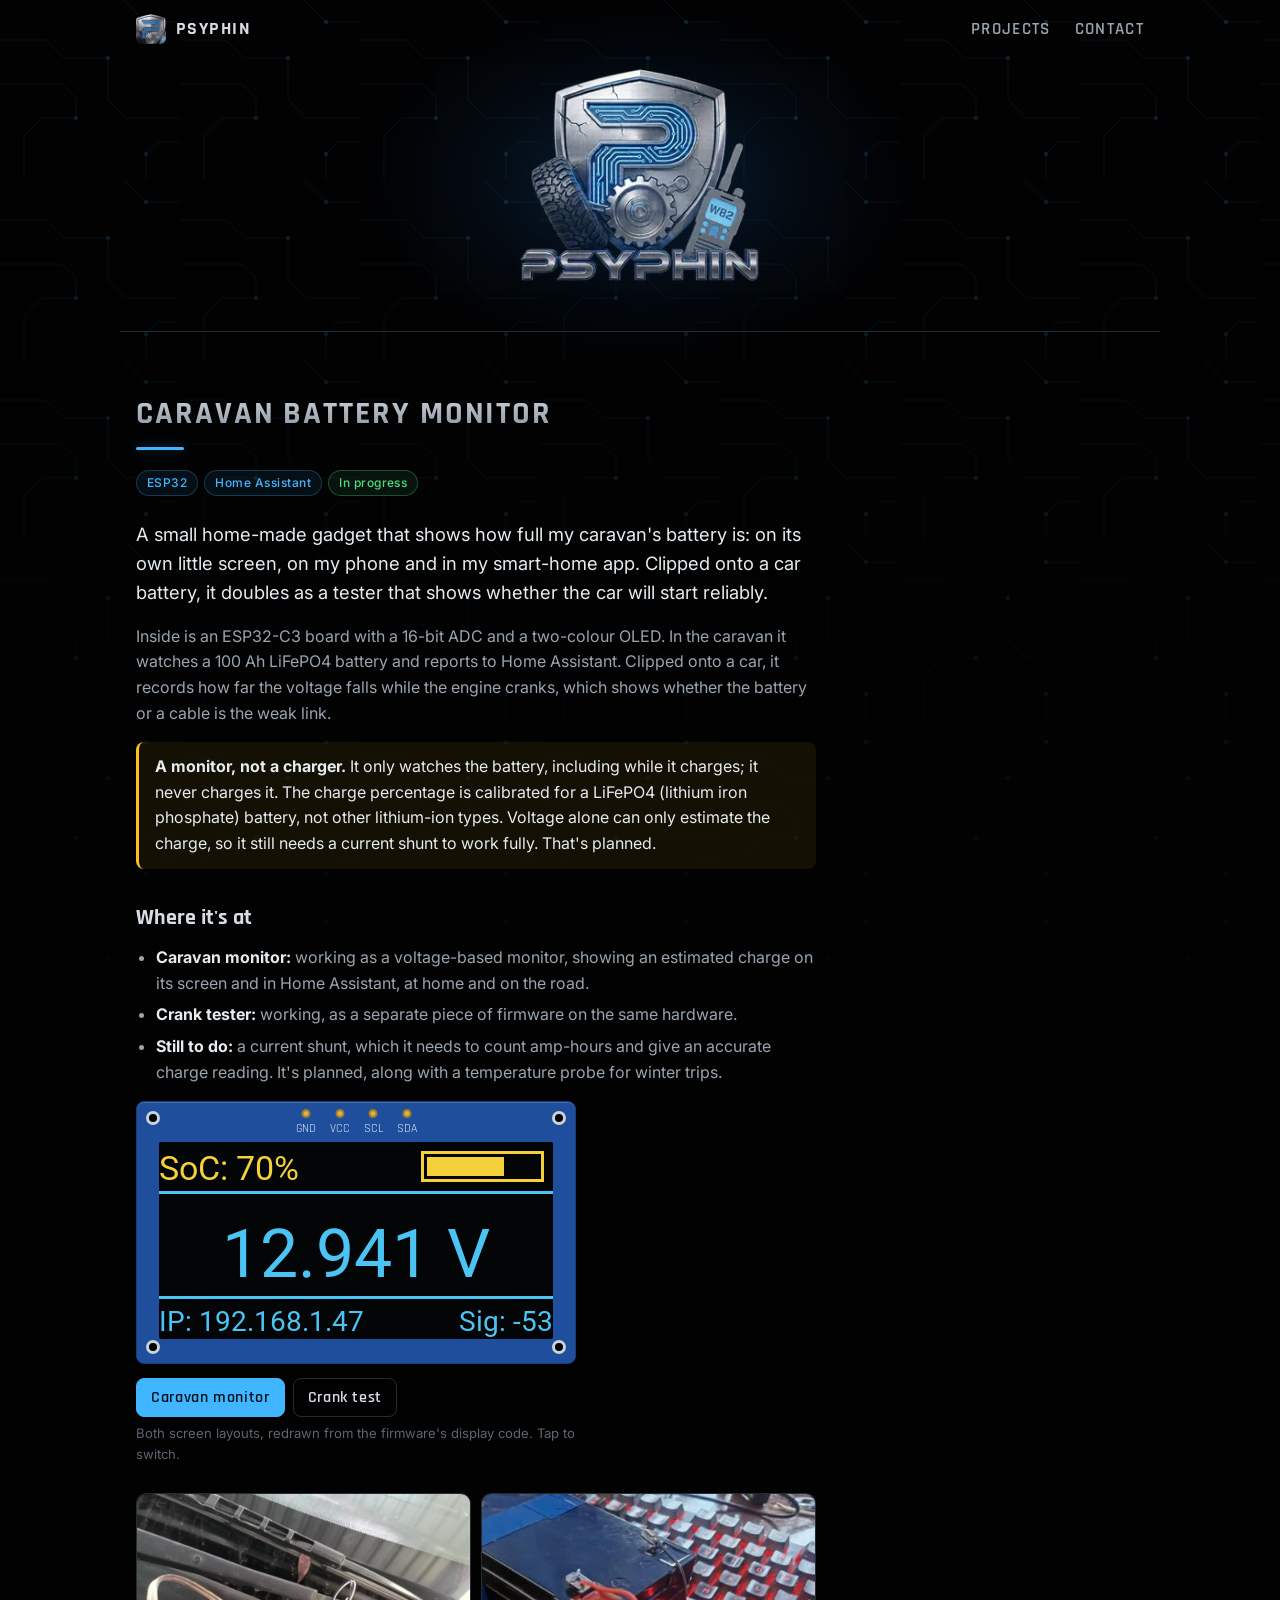
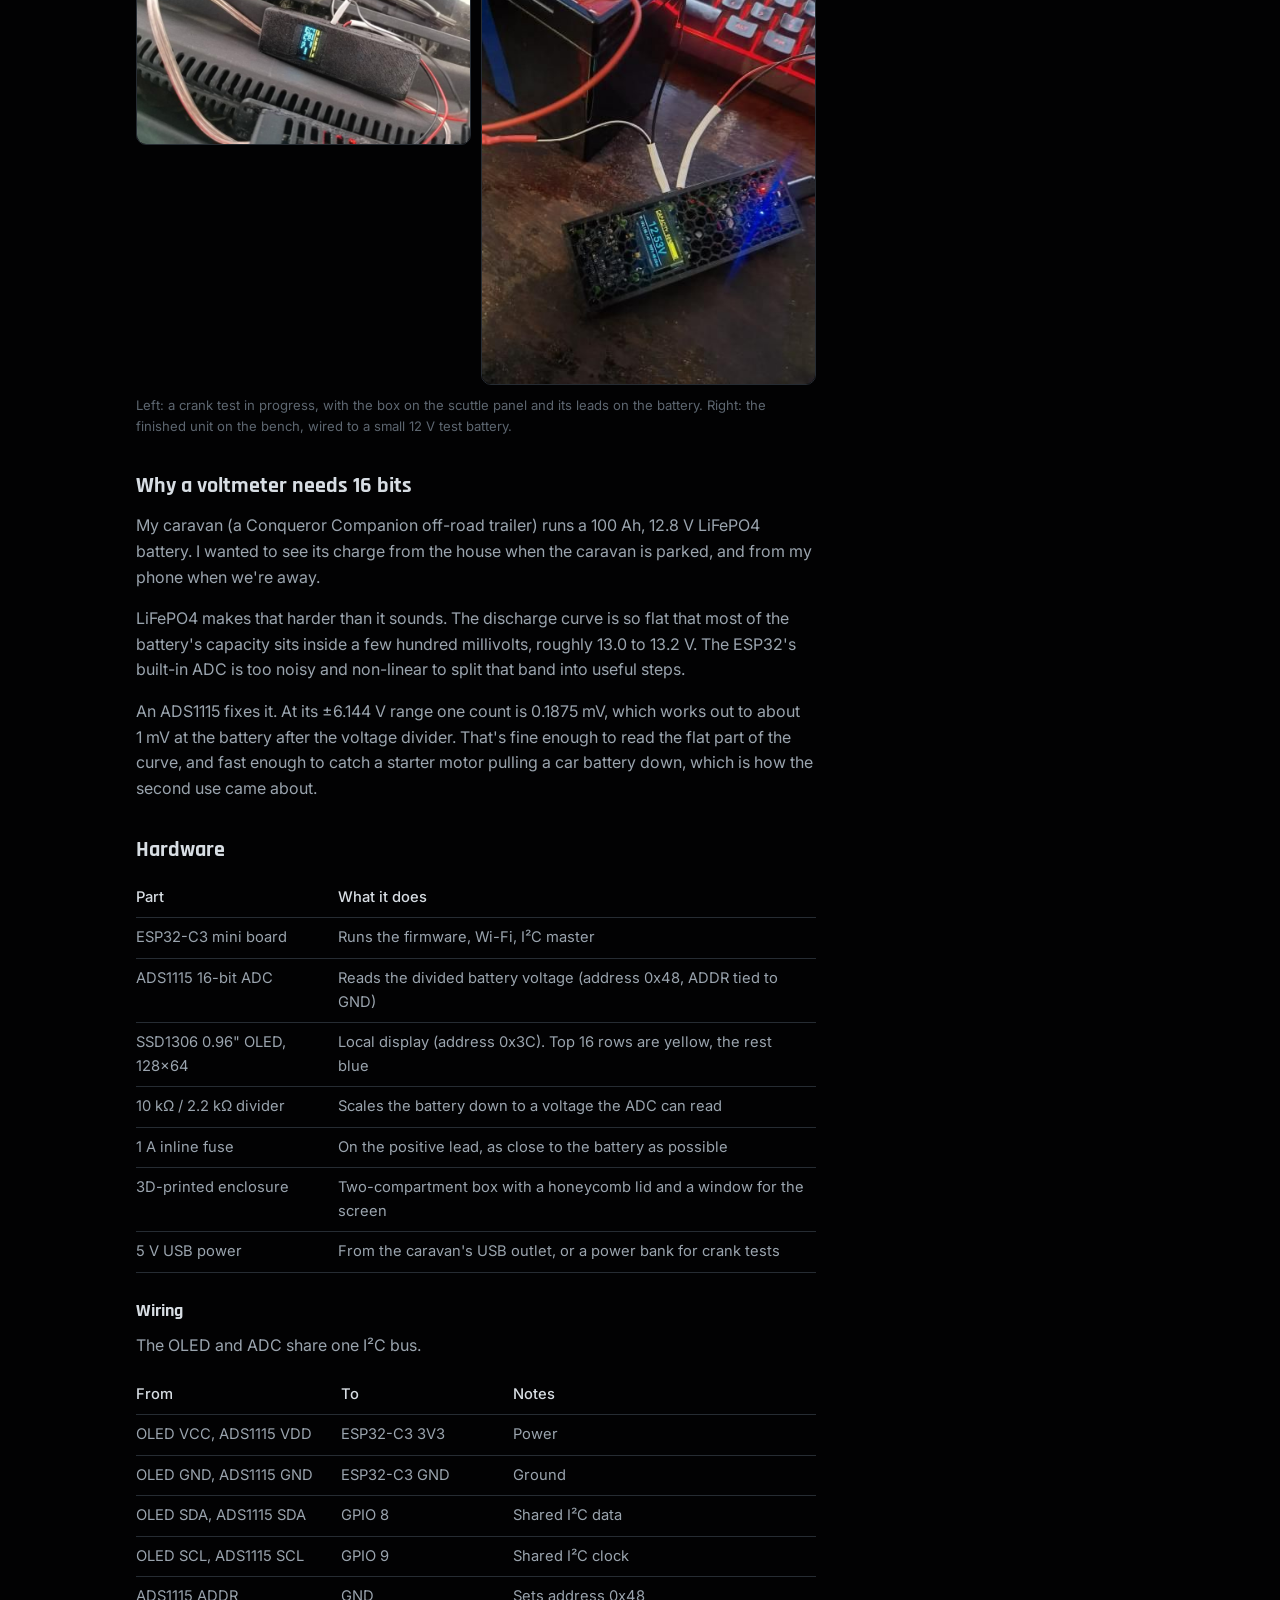
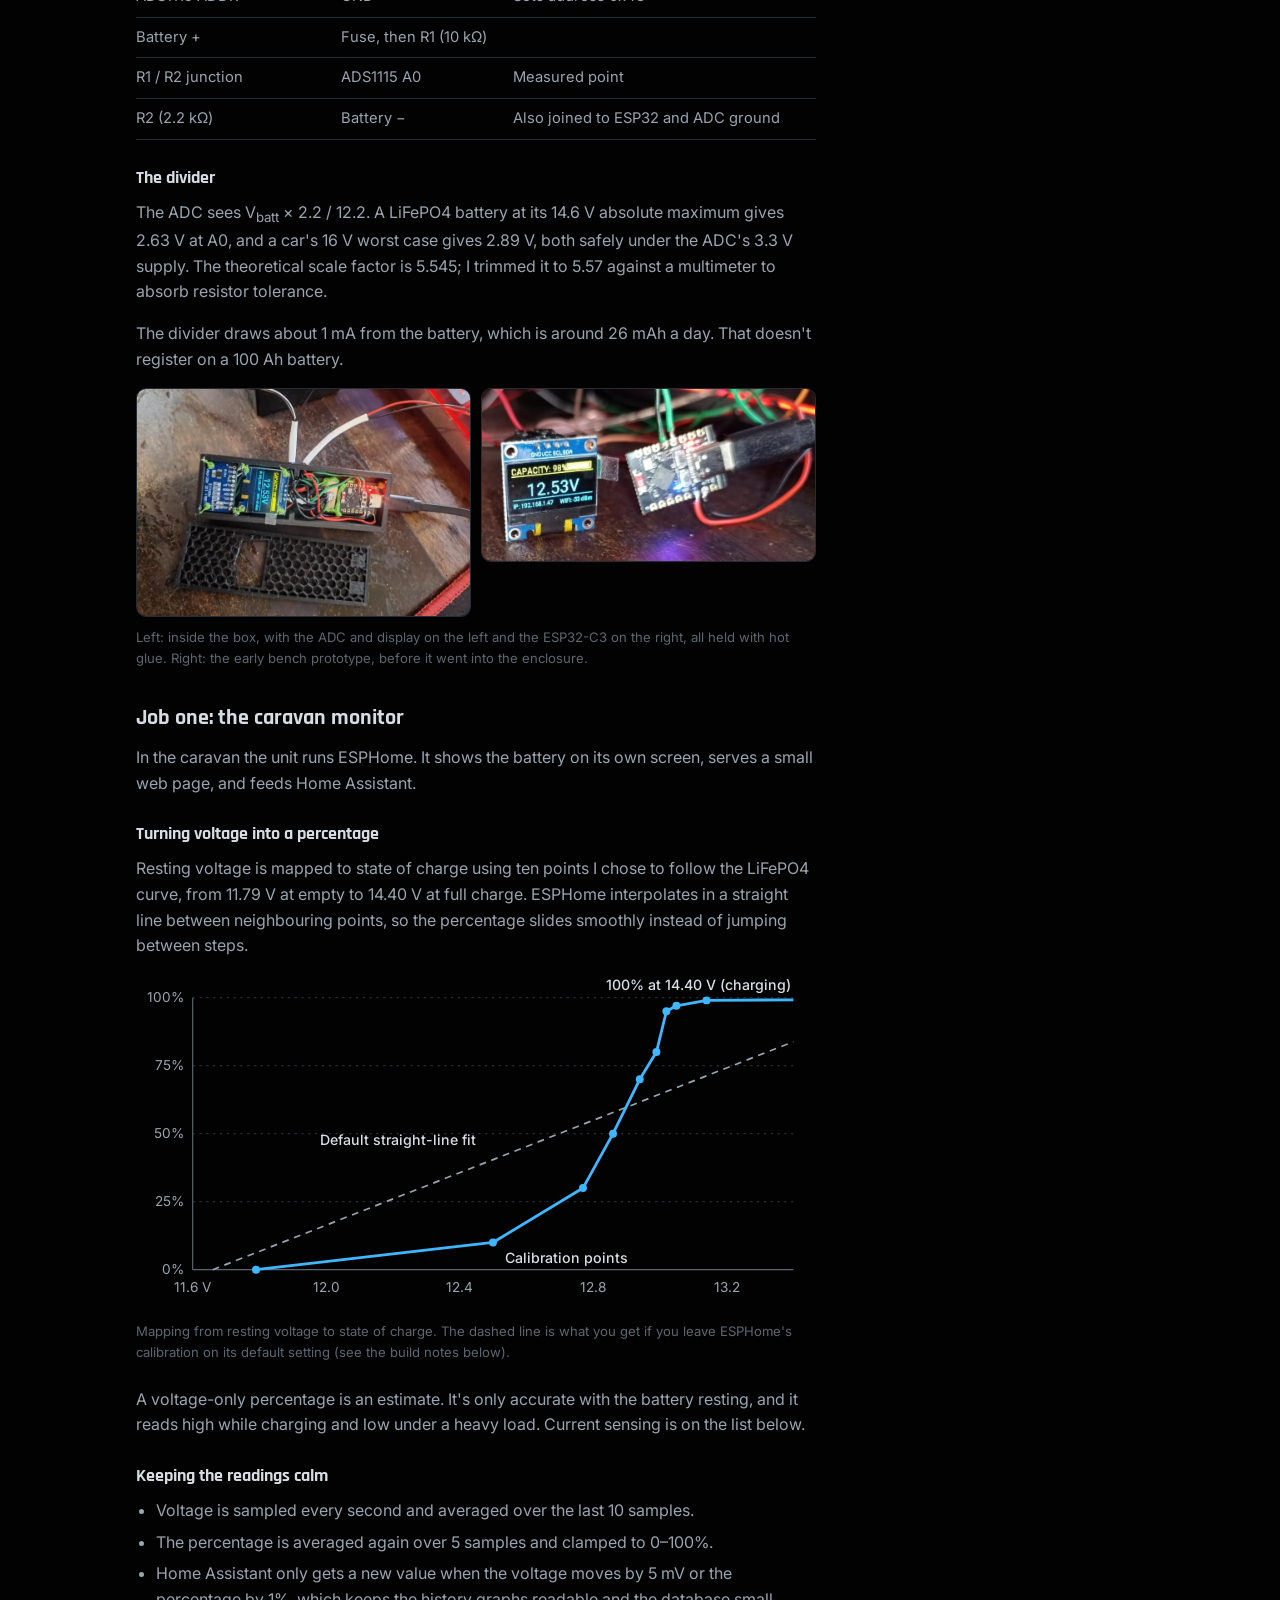
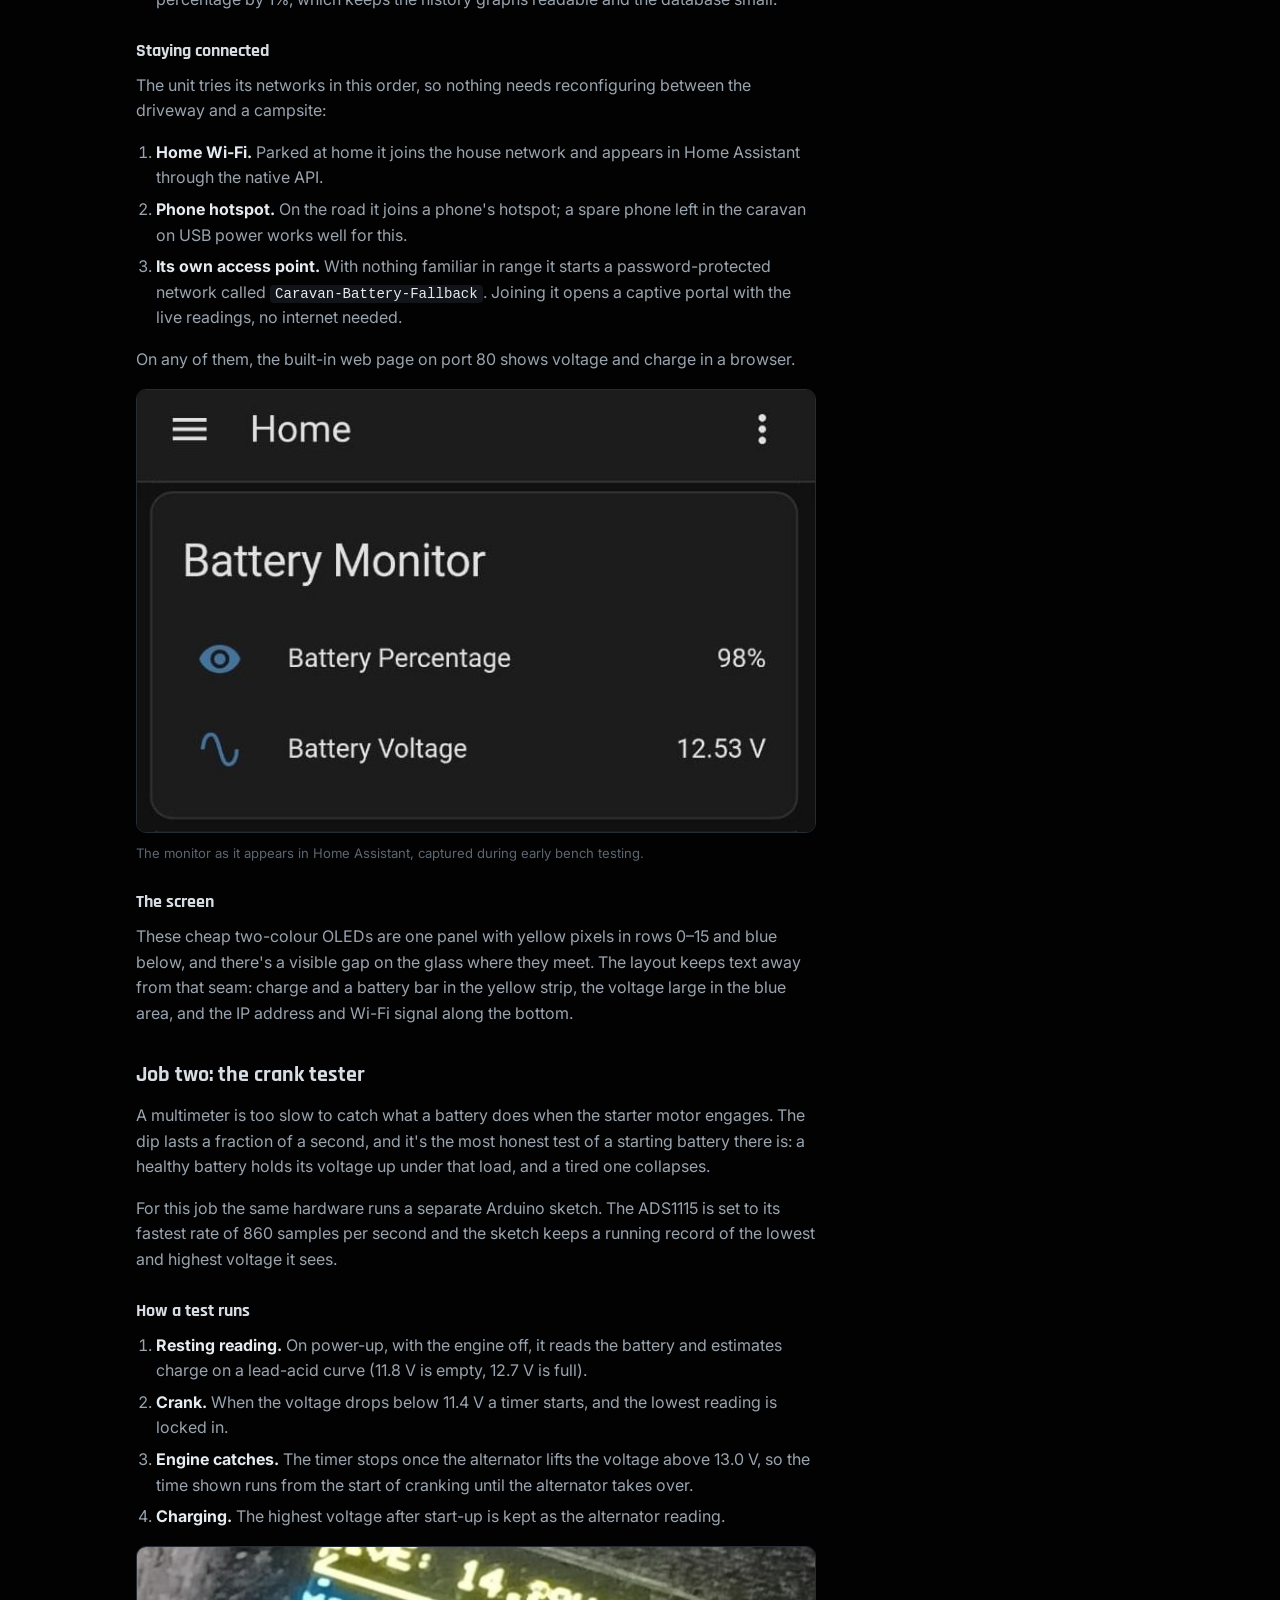
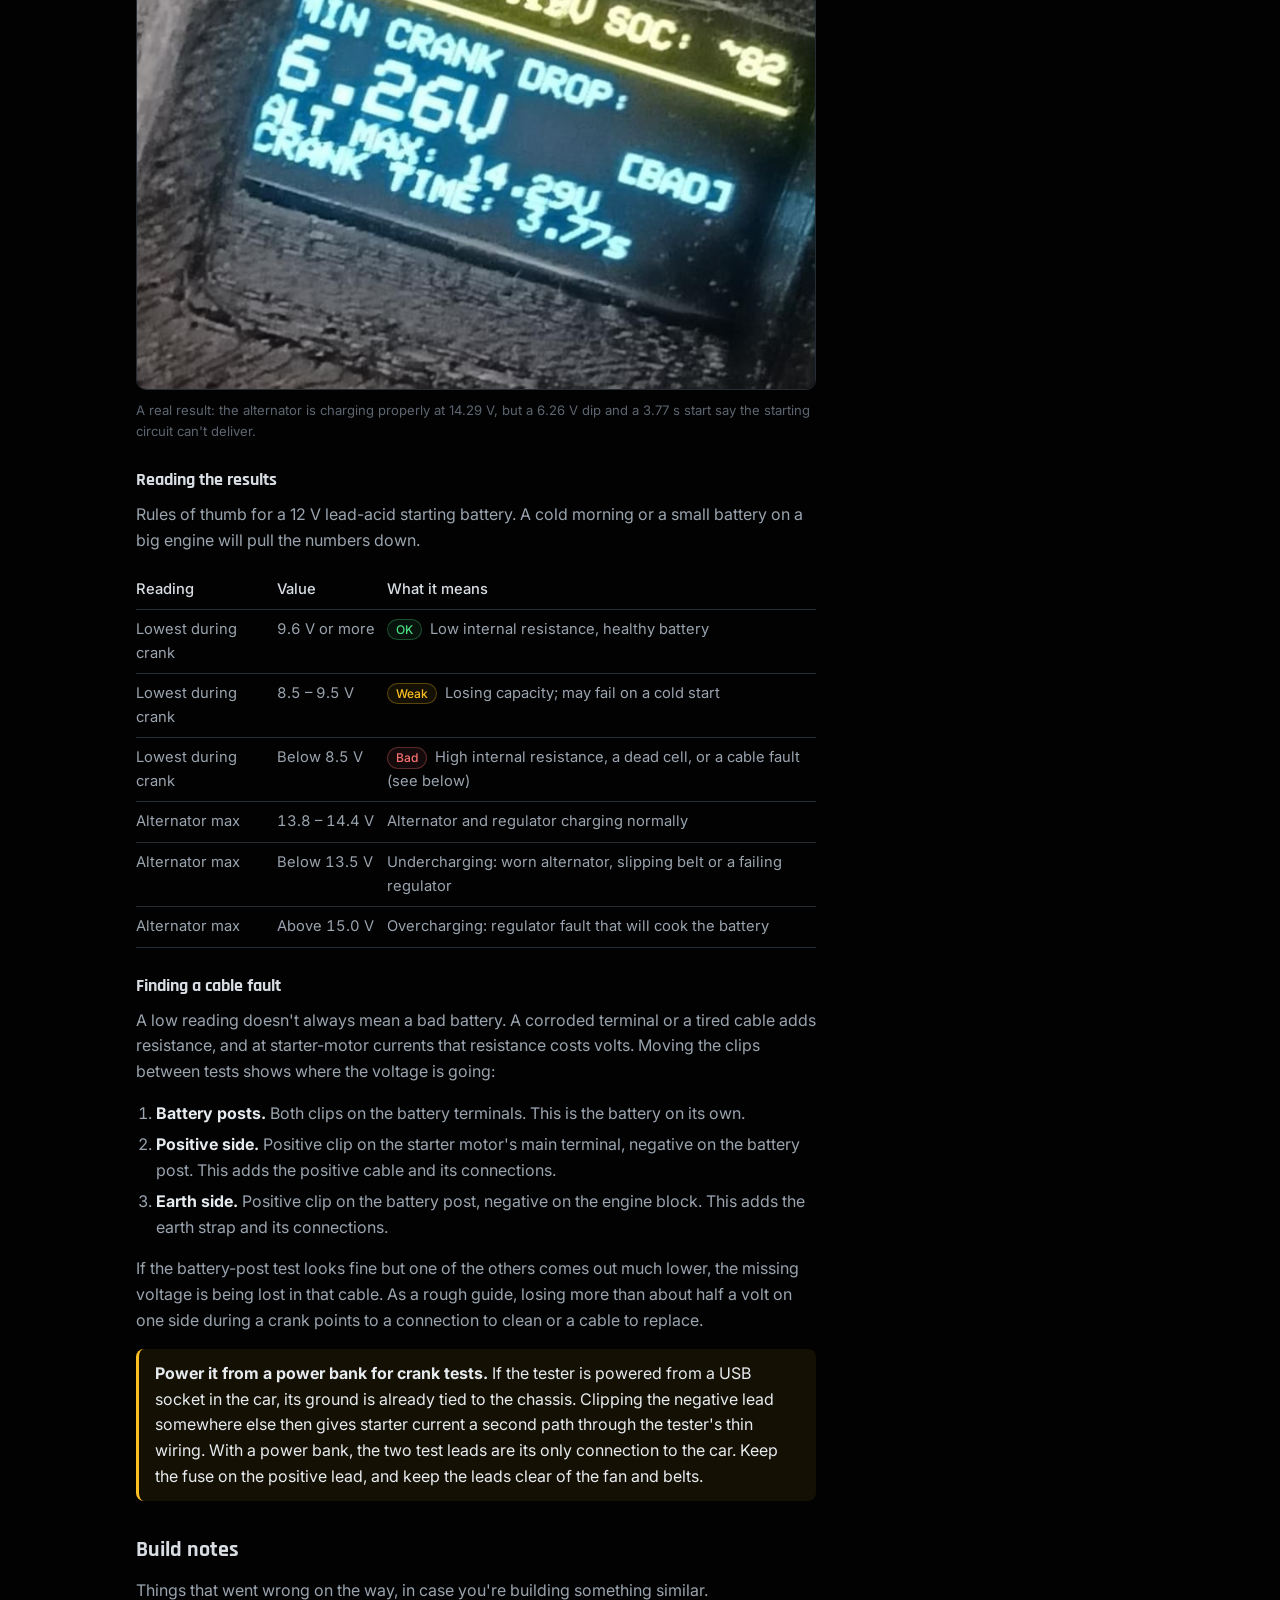
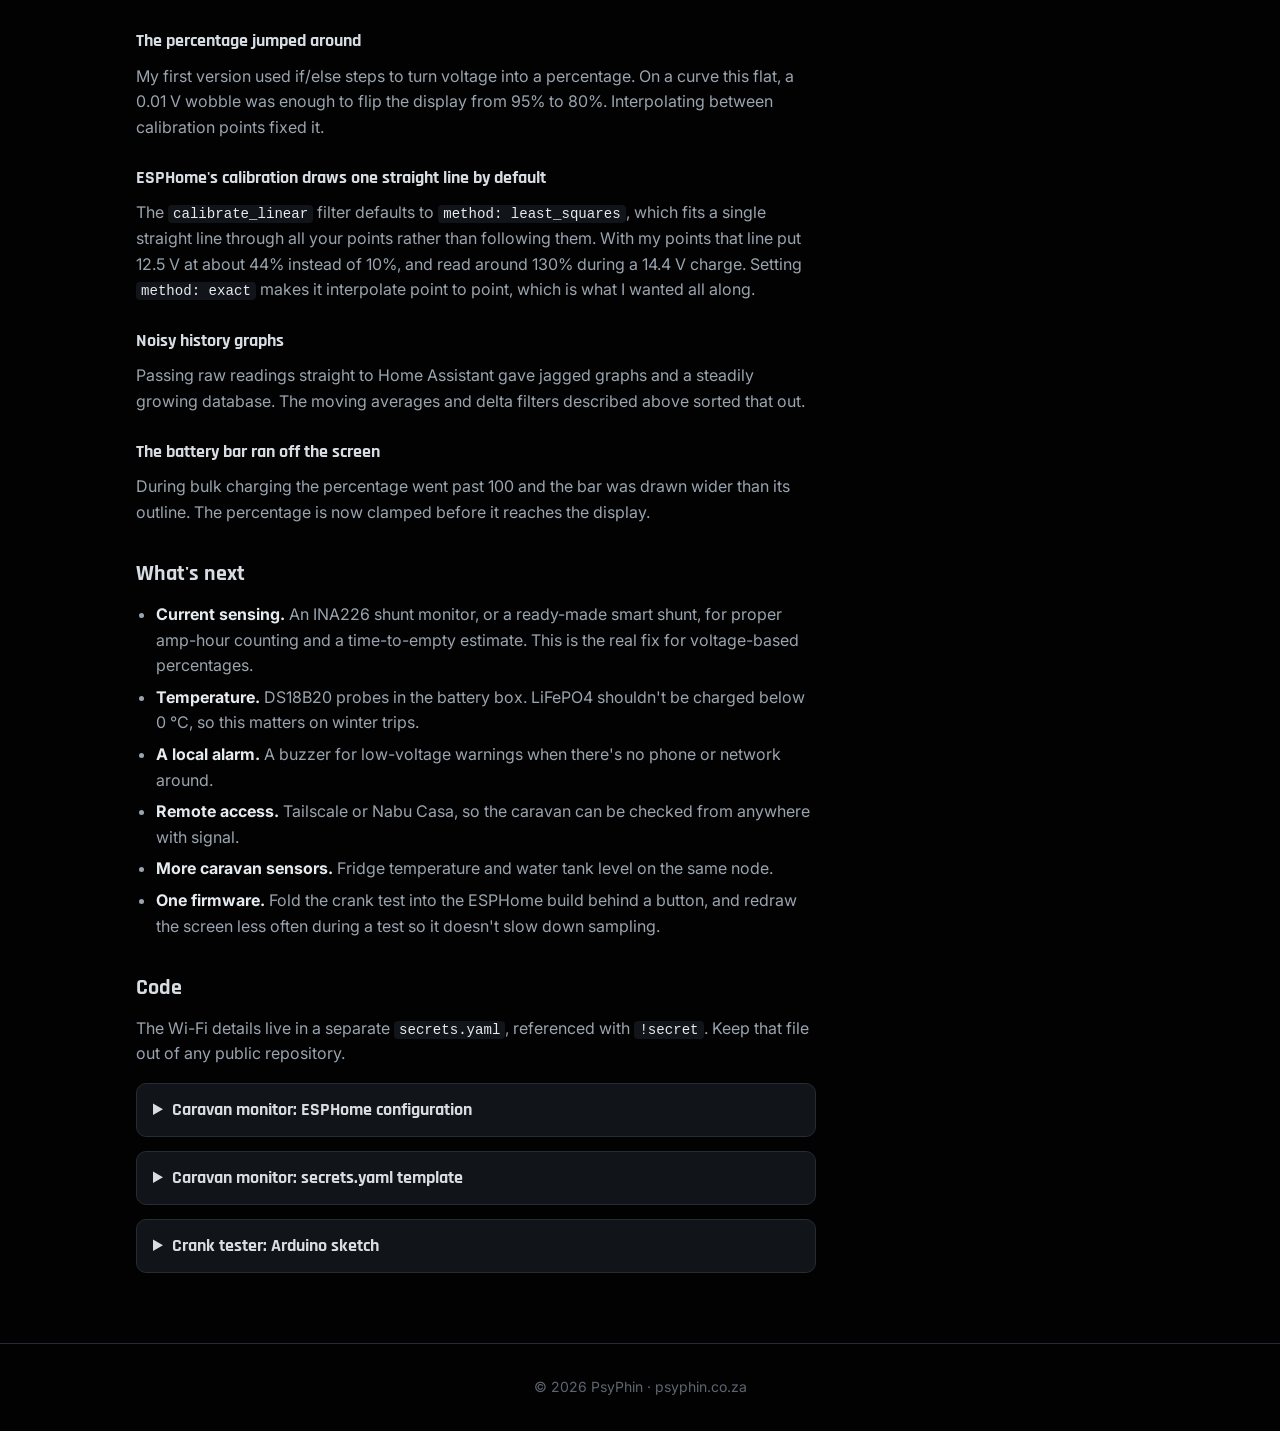
==== battery-monitor/index.html @ 38d24da9 "Battery monitor: monitor-only note, shunt still needed, "In progress" Adds a notice that it monitors" ====
<!DOCTYPE html>
<html lang="en">
<head>
  <meta charset="utf-8">
  <meta name="viewport" content="width=device-width, initial-scale=1">
  <title>Caravan Battery Monitor · PsyPhin</title>
  <meta name="description" content="An ESP32-C3 battery monitor for a caravan LiFePO4 battery that doubles as a car battery crank tester. ADS1115, SSD1306, ESPHome and Home Assistant.">
  <meta name="theme-color" content="#020203">

  <meta property="og:type" content="website">
  <meta property="og:url" content="https://psyphin.co.za/battery-monitor/">
  <meta property="og:title" content="Caravan Battery Monitor · PsyPhin">
  <meta property="og:description" content="An ESP32-C3 battery monitor for a caravan LiFePO4 battery that doubles as a car battery crank tester.">
  <meta property="og:image" content="https://psyphin.co.za/assets/img/projects/battery-monitor.jpg">
  <meta name="twitter:card" content="summary_large_image">

  <link rel="icon" href="../favicon.ico" sizes="48x48">
  <link rel="icon" href="../favicon-32.png" type="image/png" sizes="32x32">
  <link rel="apple-touch-icon" href="../apple-touch-icon.png">

  <link rel="preconnect" href="https://fonts.googleapis.com">
  <link rel="preconnect" href="https://fonts.gstatic.com" crossorigin>
  <!-- Roboto and VT323 draw the recreated OLED screens in the firmware's own fonts -->
  <link rel="stylesheet" href="https://fonts.googleapis.com/css2?family=Rajdhani:wght@600;700&family=Inter:wght@400;500&family=Roboto:wght@400&family=VT323&display=swap">
  <link rel="stylesheet" href="../css/style.css">
</head>
<body>
  <a class="skip-link" href="#main">Skip to content</a>

  <header class="site-header">
    <div class="site-header-inner">
      <!-- Brand mark: hidden at the top of the page, shown once you scroll (js/main.js adds body.scrolled) -->
      <a class="brand" href="../index.html" aria-label="PsyPhin home"><img src="../assets/img/brand-64.png" alt="" width="30" height="30"><span>PsyPhin</span></a>
      <nav class="nav" aria-label="Main">
        <a href="../index.html#projects">Projects</a>
        <a href="../contact.html">Contact</a>
      </nav>
    </div>
  </header>

  <main id="main">
    <section class="hero hero--compact">
      <a href="../index.html" aria-label="PsyPhin home">
        <picture>
          <source type="image/webp"
                  srcset="../assets/img/logo-480.webp 480w, ../assets/img/logo-800.webp 800w"
                  sizes="(max-width: 480px) 100vw, 440px">
          <img class="hero-logo"
               src="../assets/img/logo-480.jpg"
               srcset="../assets/img/logo-480.jpg 480w, ../assets/img/logo-800.jpg 800w"
               sizes="(max-width: 480px) 100vw, 440px"
               width="1200" height="655"
               alt="PsyPhin logo">
        </picture>
      </a>
    </section>

    <section class="section">
      <!-- Title and tags come from this project's line in ../projects.js (matched by url). -->
      <div class="project-head" data-project="battery-monitor/"><h2>Caravan Battery Monitor</h2></div>

      <!-- Source: E:\Claude_projects\Battery monitor (draft index.html, battery-monitor.yaml, crank_tester.ino, photos).
           Generated by .review/build_bm.py: the YAML's Wi-Fi details are replaced with !secret references,
           and the build refuses to write the page if any real Wi-Fi value would appear in it. -->
      <div class="prose">
        <p class="lead">A small home-made gadget that shows how full my caravan's battery is: on its own little screen, on my phone and in my smart-home app. Clipped onto a car battery, it doubles as a tester that shows whether the car will start reliably.</p>
        <p>Inside is an ESP32-C3 board with a 16-bit ADC and a two-colour OLED. In the caravan it watches a 100&nbsp;Ah LiFePO4 battery and reports to Home Assistant. Clipped onto a car, it records how far the voltage falls while the engine cranks, which shows whether the battery or a cable is the weak link.</p>

        <p class="notice"><strong>A monitor, not a charger.</strong> It only watches the battery, including while it charges; it never charges it. The charge percentage is calibrated for a LiFePO4 (lithium iron phosphate) battery, not other lithium-ion types. Voltage alone can only estimate the charge, so it still needs a current shunt to work fully. That's planned.</p>

        <h3>Where it's at</h3>
        <ul>
          <li><strong>Caravan monitor:</strong> working as a voltage-based monitor, showing an estimated charge on its screen and in Home Assistant, at home and on the road.</li>
          <li><strong>Crank tester:</strong> working, as a separate piece of firmware on the same hardware.</li>
          <li><strong>Still to do:</strong> a current shunt, which it needs to count amp-hours and give an accurate charge reading. It's planned, along with a temperature probe for winter trips.</li>
        </ul>

        <figure class="oled">
          <div class="oled-module">
            <span class="hole h1"></span><span class="hole h2"></span><span class="hole h3"></span><span class="hole h4"></span>
            <div class="pins" aria-hidden="true"><span>GND</span><span>VCC</span><span>SCL</span><span>SDA</span></div>
            <svg class="screen" viewBox="0 0 128 64" role="img" aria-labelledby="screen-title" shape-rendering="crispEdges">
              <title id="screen-title">OLED screen of the battery monitor</title>
              <defs><clipPath id="glass"><rect width="128" height="64"/></clipPath></defs>
              <g clip-path="url(#glass)">
                <!-- Caravan monitor layout (ESPHome display lambda) -->
                <g id="scr-caravan" class="show">
                  <text class="y roboto" x="0" y="12.5" font-size="11">SoC: 70%</text>
                  <rect class="ys" x="85.5" y="3.5" width="39" height="9" stroke-width="1"/>
                  <rect class="y" x="87" y="5" width="25" height="6"/>
                  <rect class="b" x="0" y="16" width="128" height="1"/>
                  <text class="b roboto" x="64" y="44" font-size="22" text-anchor="middle">12.941 V</text>
                  <rect class="b" x="0" y="50" width="128" height="1"/>
                  <text class="b roboto" x="0" y="61.5" font-size="9">IP: 192.168.1.47</text>
                  <text class="b roboto" x="128" y="61.5" font-size="9" text-anchor="end">Sig: -53</text>
                </g>
                <!-- Crank tester layout (Arduino sketch, 6x8 px font) -->
                <g id="scr-crank" hidden>
                  <text class="y px" x="0" y="9" font-size="10.5" textLength="71" lengthAdjust="spacingAndGlyphs">LIVE: 14.29V</text>
                  <text class="y px" x="76" y="9" font-size="10.5" textLength="53" lengthAdjust="spacingAndGlyphs">SOC: ~82%</text>
                  <rect class="y" x="0" y="15" width="128" height="1"/>
                  <text class="b px" x="0" y="27" font-size="10.5" textLength="89" lengthAdjust="spacingAndGlyphs">MIN CRANK DROP:</text>
                  <text class="b px" x="0" y="45" font-size="21" textLength="59" lengthAdjust="spacingAndGlyphs">6.26V</text>
                  <text class="b px" x="92" y="43" font-size="10.5" textLength="29" lengthAdjust="spacingAndGlyphs">[BAD]</text>
                  <text class="b px" x="0" y="55" font-size="10.5" textLength="89" lengthAdjust="spacingAndGlyphs">ALT MAX: 14.29V</text>
                  <text class="b px" x="0" y="63" font-size="10.5" textLength="101" lengthAdjust="spacingAndGlyphs">CRANK TIME: 3.77s</text>
                </g>
              </g>
            </svg>
          </div>
          <div class="oled-modes" role="group" aria-label="Screen to show">
            <button type="button" data-screen="caravan" aria-pressed="true">Caravan monitor</button>
            <button type="button" data-screen="crank" aria-pressed="false">Crank test</button>
          </div>
          <figcaption>Both screen layouts, redrawn from the firmware's display code. Tap to switch.</figcaption>
        </figure>

        <figure class="figs">
          <img src="img/01-crank-test-car-800.jpg" alt="The black 3D-printed monitor box with its lit OLED, resting below a car windscreen with test leads running to the battery" width="800" height="600" loading="lazy">
          <img src="img/02-bench-finished-800.jpg" alt="The finished monitor in its honeycomb-lid enclosure, wired to a small 12 V battery on a workbench" width="408" height="600" loading="lazy">
          <figcaption>Left: a crank test in progress, with the box on the scuttle panel and its leads on the battery. Right: the finished unit on the bench, wired to a small 12&nbsp;V test battery.</figcaption>
        </figure>

        <h3>Why a voltmeter needs 16 bits</h3>
        <p>My caravan (a Conqueror Companion off-road trailer) runs a 100&nbsp;Ah, 12.8&nbsp;V LiFePO4 battery. I wanted to see its charge from the house when the caravan is parked, and from my phone when we're away.</p>
        <p>LiFePO4 makes that harder than it sounds. The discharge curve is so flat that most of the battery's capacity sits inside a few hundred millivolts, roughly 13.0 to 13.2&nbsp;V. The ESP32's built-in ADC is too noisy and non-linear to split that band into useful steps.</p>
        <p>An ADS1115 fixes it. At its ±6.144&nbsp;V range one count is 0.1875&nbsp;mV, which works out to about 1&nbsp;mV at the battery after the voltage divider. That's fine enough to read the flat part of the curve, and fast enough to catch a starter motor pulling a car battery down, which is how the second use came about.</p>

        <h3>Hardware</h3>
        <div class="table-wrap">
          <table>
            <thead><tr><th>Part</th><th>What it does</th></tr></thead>
            <tbody>
              <tr><td>ESP32-C3 mini board</td><td>Runs the firmware, Wi-Fi, I²C master</td></tr>
              <tr><td>ADS1115 16-bit ADC</td><td>Reads the divided battery voltage (address 0x48, ADDR tied to GND)</td></tr>
              <tr><td>SSD1306 0.96" OLED, 128×64</td><td>Local display (address 0x3C). Top 16 rows are yellow, the rest blue</td></tr>
              <tr><td>10&nbsp;kΩ / 2.2&nbsp;kΩ divider</td><td>Scales the battery down to a voltage the ADC can read</td></tr>
              <tr><td>1&nbsp;A inline fuse</td><td>On the positive lead, as close to the battery as possible</td></tr>
              <tr><td>3D-printed enclosure</td><td>Two-compartment box with a honeycomb lid and a window for the screen</td></tr>
              <tr><td>5&nbsp;V USB power</td><td>From the caravan's USB outlet, or a power bank for crank tests</td></tr>
            </tbody>
          </table>
        </div>

        <h4>Wiring</h4>
        <p>The OLED and ADC share one I²C bus.</p>
        <div class="table-wrap">
          <table>
            <thead><tr><th>From</th><th>To</th><th>Notes</th></tr></thead>
            <tbody>
              <tr><td>OLED VCC, ADS1115 VDD</td><td>ESP32-C3 3V3</td><td>Power</td></tr>
              <tr><td>OLED GND, ADS1115 GND</td><td>ESP32-C3 GND</td><td>Ground</td></tr>
              <tr><td>OLED SDA, ADS1115 SDA</td><td>GPIO 8</td><td>Shared I²C data</td></tr>
              <tr><td>OLED SCL, ADS1115 SCL</td><td>GPIO 9</td><td>Shared I²C clock</td></tr>
              <tr><td>ADS1115 ADDR</td><td>GND</td><td>Sets address 0x48</td></tr>
              <tr><td>Battery +</td><td>Fuse, then R1 (10&nbsp;kΩ)</td><td></td></tr>
              <tr><td>R1 / R2 junction</td><td>ADS1115 A0</td><td>Measured point</td></tr>
              <tr><td>R2 (2.2&nbsp;kΩ)</td><td>Battery −</td><td>Also joined to ESP32 and ADC ground</td></tr>
            </tbody>
          </table>
        </div>

        <h4>The divider</h4>
        <p>The ADC sees V<sub>batt</sub> × 2.2 / 12.2. A LiFePO4 battery at its 14.6&nbsp;V absolute maximum gives 2.63&nbsp;V at A0, and a car's 16&nbsp;V worst case gives 2.89&nbsp;V, both safely under the ADC's 3.3&nbsp;V supply. The theoretical scale factor is 5.545; I trimmed it to 5.57 against a multimeter to absorb resistor tolerance.</p>
        <p>The divider draws about 1&nbsp;mA from the battery, which is around 26&nbsp;mAh a day. That doesn't register on a 100&nbsp;Ah battery.</p>
        <figure class="figs">
          <img src="img/03-inside-box-800.jpg" alt="Open enclosure: the OLED and ADS1115 board in one compartment, the ESP32-C3 and wiring glued in the other, honeycomb lid beside it" width="800" height="544" loading="lazy">
          <img src="img/04-bench-prototype-800.jpg" alt="Loose OLED module showing 12.53 V next to a tiny ESP32-C3 board on USB-C, during early testing" width="800" height="413" loading="lazy">
          <figcaption>Left: inside the box, with the ADC and display on the left and the ESP32-C3 on the right, all held with hot glue. Right: the early bench prototype, before it went into the enclosure.</figcaption>
        </figure>

        <h3>Job one: the caravan monitor</h3>
        <p>In the caravan the unit runs ESPHome. It shows the battery on its own screen, serves a small web page, and feeds Home Assistant.</p>

        <h4>Turning voltage into a percentage</h4>
        <p>Resting voltage is mapped to state of charge using ten points I chose to follow the LiFePO4 curve, from 11.79&nbsp;V at empty to 14.40&nbsp;V at full charge. ESPHome interpolates in a straight line between neighbouring points, so the percentage slides smoothly instead of jumping between steps.</p>
        <figure class="chart">
          <svg viewBox="0 0 600 300" role="img" aria-labelledby="chart-t chart-d">
            <title id="chart-t">Voltage to state of charge mapping</title>
            <desc id="chart-d">The curve stays near zero until about 12.5 volts, rises steeply between 12.7 and 13.0 volts, then flattens near 99 percent. A dashed straight line shows the single-line fit ESPHome uses by default, which reads far too high at low voltages and passes 100 percent while charging.</desc>
            <line class="grid" x1="50" y1="20" x2="580" y2="20"/>
            <line class="grid" x1="50" y1="80" x2="580" y2="80"/>
            <line class="grid" x1="50" y1="140" x2="580" y2="140"/>
            <line class="grid" x1="50" y1="200" x2="580" y2="200"/>
            <line class="axis" x1="50" y1="260" x2="580" y2="260"/>
            <line class="axis" x1="50" y1="20" x2="50" y2="260"/>
            <text class="lbl" x="42" y="264" text-anchor="end">0%</text>
            <text class="lbl" x="42" y="204" text-anchor="end">25%</text>
            <text class="lbl" x="42" y="144" text-anchor="end">50%</text>
            <text class="lbl" x="42" y="84" text-anchor="end">75%</text>
            <text class="lbl" x="42" y="24" text-anchor="end">100%</text>
            <text class="lbl" x="50" y="280" text-anchor="middle">11.6 V</text>
            <text class="lbl" x="167.8" y="280" text-anchor="middle">12.0</text>
            <text class="lbl" x="285.6" y="280" text-anchor="middle">12.4</text>
            <text class="lbl" x="403.3" y="280" text-anchor="middle">12.8</text>
            <text class="lbl" x="521.1" y="280" text-anchor="middle">13.2</text>
            <polyline class="ls" points="67.7,260 580,58.9"/>
            <polyline class="curve" points="105.9,260 315.0,236 394.4,188 420.9,140 444.5,92 459.2,68 468.0,32 476.8,27.2 503.4,22.4 580,21.9"/>
            <g class="dot">
              <circle cx="105.9" cy="260" r="3.5"/><circle cx="315.0" cy="236" r="3.5"/><circle cx="394.4" cy="188" r="3.5"/>
              <circle cx="420.9" cy="140" r="3.5"/><circle cx="444.5" cy="92" r="3.5"/><circle cx="459.2" cy="68" r="3.5"/>
              <circle cx="468.0" cy="32" r="3.5"/><circle cx="476.8" cy="27.2" r="3.5"/><circle cx="503.4" cy="22.4" r="3.5"/>
            </g>
            <text class="note" x="326" y="254">Calibration points</text>
            <text class="note" x="300" y="150" text-anchor="end">Default straight-line fit</text>
            <text class="note" x="578" y="13" text-anchor="end">100% at 14.40 V (charging)</text>
          </svg>
          <figcaption>Mapping from resting voltage to state of charge. The dashed line is what you get if you leave ESPHome's calibration on its default setting (see the build notes below).</figcaption>
        </figure>
        <p>A voltage-only percentage is an estimate. It's only accurate with the battery resting, and it reads high while charging and low under a heavy load. Current sensing is on the list below.</p>

        <h4>Keeping the readings calm</h4>
        <ul>
          <li>Voltage is sampled every second and averaged over the last 10 samples.</li>
          <li>The percentage is averaged again over 5 samples and clamped to 0–100%.</li>
          <li>Home Assistant only gets a new value when the voltage moves by 5&nbsp;mV or the percentage by 1%, which keeps the history graphs readable and the database small.</li>
        </ul>

        <h4>Staying connected</h4>
        <p>The unit tries its networks in this order, so nothing needs reconfiguring between the driveway and a campsite:</p>
        <ol>
          <li><strong>Home Wi-Fi.</strong> Parked at home it joins the house network and appears in Home Assistant through the native API.</li>
          <li><strong>Phone hotspot.</strong> On the road it joins a phone's hotspot; a spare phone left in the caravan on USB power works well for this.</li>
          <li><strong>Its own access point.</strong> With nothing familiar in range it starts a password-protected network called <code>Caravan-Battery-Fallback</code>. Joining it opens a captive portal with the live readings, no internet needed.</li>
        </ol>
        <p>On any of them, the built-in web page on port 80 shows voltage and charge in a browser.</p>
        <figure class="figs">
          <img class="wide" src="img/05-home-assistant-800.jpg" alt="Home Assistant card titled Battery Monitor with Battery Percentage 98% and Battery Voltage 12.53 V" width="702" height="458" loading="lazy">
          <figcaption>The monitor as it appears in Home Assistant, captured during early bench testing.</figcaption>
        </figure>

        <h4>The screen</h4>
        <p>These cheap two-colour OLEDs are one panel with yellow pixels in rows 0–15 and blue below, and there's a visible gap on the glass where they meet. The layout keeps text away from that seam: charge and a battery bar in the yellow strip, the voltage large in the blue area, and the IP address and Wi-Fi signal along the bottom.</p>

        <h3>Job two: the crank tester</h3>
        <p>A multimeter is too slow to catch what a battery does when the starter motor engages. The dip lasts a fraction of a second, and it's the most honest test of a starting battery there is: a healthy battery holds its voltage up under that load, and a tired one collapses.</p>
        <p>For this job the same hardware runs a separate Arduino sketch. The ADS1115 is set to its fastest rate of 860 samples per second and the sketch keeps a running record of the lowest and highest voltage it sees.</p>

        <h4>How a test runs</h4>
        <ol>
          <li><strong>Resting reading.</strong> On power-up, with the engine off, it reads the battery and estimates charge on a lead-acid curve (11.8&nbsp;V is empty, 12.7&nbsp;V is full).</li>
          <li><strong>Crank.</strong> When the voltage drops below 11.4&nbsp;V a timer starts, and the lowest reading is locked in.</li>
          <li><strong>Engine catches.</strong> The timer stops once the alternator lifts the voltage above 13.0&nbsp;V, so the time shown runs from the start of cranking until the alternator takes over.</li>
          <li><strong>Charging.</strong> The highest voltage after start-up is kept as the alternator reading.</li>
        </ol>
        <figure class="figs">
          <img class="wide" src="img/06-crank-result-800.jpg" alt="Close-up of the OLED after a crank test: live 14.29 V, minimum crank drop 6.26 V marked BAD, alternator max 14.29 V, crank time 3.77 s" width="800" height="522" loading="lazy">
          <figcaption>A real result: the alternator is charging properly at 14.29&nbsp;V, but a 6.26&nbsp;V dip and a 3.77&nbsp;s start say the starting circuit can't deliver.</figcaption>
        </figure>

        <h4>Reading the results</h4>
        <p>Rules of thumb for a 12&nbsp;V lead-acid starting battery. A cold morning or a small battery on a big engine will pull the numbers down.</p>
        <div class="table-wrap">
          <table>
            <thead><tr><th>Reading</th><th>Value</th><th>What it means</th></tr></thead>
            <tbody>
              <tr><td>Lowest during crank</td><td class="v">9.6&nbsp;V or more</td><td><span class="result result--ok">OK</span> Low internal resistance, healthy battery</td></tr>
              <tr><td>Lowest during crank</td><td class="v">8.5 – 9.5&nbsp;V</td><td><span class="result result--weak">Weak</span> Losing capacity; may fail on a cold start</td></tr>
              <tr><td>Lowest during crank</td><td class="v">Below 8.5&nbsp;V</td><td><span class="result result--bad">Bad</span> High internal resistance, a dead cell, or a cable fault (see below)</td></tr>
              <tr><td>Alternator max</td><td class="v">13.8 – 14.4&nbsp;V</td><td>Alternator and regulator charging normally</td></tr>
              <tr><td>Alternator max</td><td class="v">Below 13.5&nbsp;V</td><td>Undercharging: worn alternator, slipping belt or a failing regulator</td></tr>
              <tr><td>Alternator max</td><td class="v">Above 15.0&nbsp;V</td><td>Overcharging: regulator fault that will cook the battery</td></tr>
            </tbody>
          </table>
        </div>

        <h4>Finding a cable fault</h4>
        <p>A low reading doesn't always mean a bad battery. A corroded terminal or a tired cable adds resistance, and at starter-motor currents that resistance costs volts. Moving the clips between tests shows where the voltage is going:</p>
        <ol>
          <li><strong>Battery posts.</strong> Both clips on the battery terminals. This is the battery on its own.</li>
          <li><strong>Positive side.</strong> Positive clip on the starter motor's main terminal, negative on the battery post. This adds the positive cable and its connections.</li>
          <li><strong>Earth side.</strong> Positive clip on the battery post, negative on the engine block. This adds the earth strap and its connections.</li>
        </ol>
        <p>If the battery-post test looks fine but one of the others comes out much lower, the missing voltage is being lost in that cable. As a rough guide, losing more than about half a volt on one side during a crank points to a connection to clean or a cable to replace.</p>
        <p class="notice"><strong>Power it from a power bank for crank tests.</strong> If the tester is powered from a USB socket in the car, its ground is already tied to the chassis. Clipping the negative lead somewhere else then gives starter current a second path through the tester's thin wiring. With a power bank, the two test leads are its only connection to the car. Keep the fuse on the positive lead, and keep the leads clear of the fan and belts.</p>

        <h3>Build notes</h3>
        <p>Things that went wrong on the way, in case you're building something similar.</p>
        <h4>The percentage jumped around</h4>
        <p>My first version used if/else steps to turn voltage into a percentage. On a curve this flat, a 0.01&nbsp;V wobble was enough to flip the display from 95% to 80%. Interpolating between calibration points fixed it.</p>
        <h4>ESPHome's calibration draws one straight line by default</h4>
        <p>The <code>calibrate_linear</code> filter defaults to <code>method: least_squares</code>, which fits a single straight line through all your points rather than following them. With my points that line put 12.5&nbsp;V at about 44% instead of 10%, and read around 130% during a 14.4&nbsp;V charge. Setting <code>method: exact</code> makes it interpolate point to point, which is what I wanted all along.</p>
        <h4>Noisy history graphs</h4>
        <p>Passing raw readings straight to Home Assistant gave jagged graphs and a steadily growing database. The moving averages and delta filters described above sorted that out.</p>
        <h4>The battery bar ran off the screen</h4>
        <p>During bulk charging the percentage went past 100 and the bar was drawn wider than its outline. The percentage is now clamped before it reaches the display.</p>

        <h3>What's next</h3>
        <ul>
          <li><strong>Current sensing.</strong> An INA226 shunt monitor, or a ready-made smart shunt, for proper amp-hour counting and a time-to-empty estimate. This is the real fix for voltage-based percentages.</li>
          <li><strong>Temperature.</strong> DS18B20 probes in the battery box. LiFePO4 shouldn't be charged below 0&nbsp;°C, so this matters on winter trips.</li>
          <li><strong>A local alarm.</strong> A buzzer for low-voltage warnings when there's no phone or network around.</li>
          <li><strong>Remote access.</strong> Tailscale or Nabu Casa, so the caravan can be checked from anywhere with signal.</li>
          <li><strong>More caravan sensors.</strong> Fridge temperature and water tank level on the same node.</li>
          <li><strong>One firmware.</strong> Fold the crank test into the ESPHome build behind a button, and redraw the screen less often during a test so it doesn't slow down sampling.</li>
        </ul>

        <h3>Code</h3>
        <p>The Wi-Fi details live in a separate <code>secrets.yaml</code>, referenced with <code>!secret</code>. Keep that file out of any public repository.</p>

        <details class="code">
          <summary>Caravan monitor: ESPHome configuration</summary>
          <div class="code-bar"><span>battery-monitor.yaml</span><button type="button" data-copy-from="code-yaml">Copy</button></div>
<pre><code id="code-yaml">esphome:
  name: battery-monitor
  friendly_name: &quot;Battery Monitor&quot;

esp32:
  board: esp32-c3-devkitm-1
  framework:
    type: arduino

wifi:
  networks:
    - ssid: !secret home_wifi_ssid        # 1st choice: home network
      password: !secret home_wifi_password
    - ssid: !secret hotspot_ssid          # 2nd choice: phone hotspot on the road
      password: !secret hotspot_password
  ap:                                     # nothing known in range: own access point
    ssid: &quot;Caravan-Battery-Fallback&quot;
    password: !secret fallback_ap_password
  reboot_timeout: 15min
  power_save_mode: NONE
  fast_connect: true

captive_portal:

web_server:
  port: 80

logger:

api:
  reboot_timeout: 0s   # default is 15min, which reboots the unit when camping without Home Assistant

ota:
  - platform: esphome

i2c:
  sda: 8
  scl: 9
  scan: true
  id: bus_a

ads1115:
  - address: 0x48
    i2c_id: bus_a

sensor:
  - platform: ads1115
    multiplexer: &#x27;A0_GND&#x27;
    gain: 6.144
    name: &quot;Battery Voltage&quot;
    id: batt_volt
    update_interval: 1s
    unit_of_measurement: &quot;V&quot;
    accuracy_decimals: 3
    filters:
      - multiply: 5.57          # divider ratio, trimmed against a multimeter
      - sliding_window_moving_average:
          window_size: 10
          send_every: 1
      - delta: 0.005

  - platform: template
    name: &quot;Battery Percentage&quot;
    id: batt_pct
    unit_of_measurement: &quot;%&quot;
    accuracy_decimals: 0
    update_interval: 1s
    lambda: |-
      return id(batt_volt).state;
    filters:
      - calibrate_linear:
          method: exact         # follow the curve point to point (default fits one straight line)
          datapoints:
            - 11.79 -&gt; 0.0
            - 12.50 -&gt; 10.0
            - 12.77 -&gt; 30.0
            - 12.86 -&gt; 50.0
            - 12.94 -&gt; 70.0
            - 12.99 -&gt; 80.0
            - 13.02 -&gt; 95.0
            - 13.05 -&gt; 97.0
            - 13.14 -&gt; 99.0
            - 14.40 -&gt; 100.0
      - lambda: |-
          if (x &gt; 100.0f) return 100.0f;
          if (x &lt; 0.0f) return 0.0f;
          return x;
      - sliding_window_moving_average:
          window_size: 5
          send_every: 1
      - delta: 1.0

  - platform: wifi_signal
    name: &quot;WiFi Signal&quot;
    id: wifi_rssi
    update_interval: 10s

text_sensor:
  - platform: wifi_info
    ip_address:
      id: wifi_ip
    ssid:
      id: wifi_ssid

font:
  - file: &quot;gfonts://Roboto&quot;
    id: font_tiny
    size: 9
  - file: &quot;gfonts://Roboto&quot;
    id: font_med
    size: 11
  - file: &quot;gfonts://Roboto&quot;
    id: font_bolt
    size: 22

display:
  - platform: ssd1306_i2c
    model: &quot;SSD1306 128x64&quot;
    address: 0x3C
    lambda: |-
      // Yellow strip (rows 0-15): percentage and battery bar
      it.printf(0, 2, id(font_med), &quot;SoC: %.0f%%&quot;, id(batt_pct).state);
      it.rectangle(85, 3, 40, 10);

      float pct = id(batt_pct).state;
      if (pct &gt; 100.0f) pct = 100.0f;
      if (pct &lt; 0.0f) pct = 0.0f;
      float bar_width = (pct / 100.0f) * 36.0f;
      it.filled_rectangle(87, 5, (int)bar_width, 6);

      // Blue area (rows 16-63): voltage and network status
      it.line(0, 16, 128, 16);

      if (id(batt_volt).has_state()) {
        it.printf(64, 24, id(font_bolt), TextAlign::TOP_CENTER, &quot;%.3f V&quot;, id(batt_volt).state);
      }

      it.line(0, 50, 128, 50);

      if (id(wifi_ip).has_state() &amp;&amp; id(wifi_ip).state != &quot;0.0.0.0&quot;) {
        it.printf(0, 53, id(font_tiny), &quot;IP: %s&quot;, id(wifi_ip).state.c_str());
      } else {
        it.print(0, 53, id(font_tiny), &quot;WiFi: Connecting...&quot;);
      }

      if (id(wifi_rssi).has_state()) {
        it.printf(128, 53, id(font_tiny), TextAlign::TOP_RIGHT, &quot;Sig: %.0f&quot;, id(wifi_rssi).state);
      }</code></pre>
        </details>

        <details class="code">
          <summary>Caravan monitor: secrets.yaml template</summary>
          <div class="code-bar"><span>secrets.yaml</span><button type="button" data-copy-from="code-secrets">Copy</button></div>
<pre><code id="code-secrets"># secrets.yaml: keep this file out of any public repo (add it to .gitignore)
home_wifi_ssid: &quot;your-home-network&quot;
home_wifi_password: &quot;your-home-password&quot;
hotspot_ssid: &quot;your-phone-hotspot&quot;
hotspot_password: &quot;your-hotspot-password&quot;
fallback_ap_password: &quot;at-least-8-characters&quot;</code></pre>
        </details>

        <details class="code">
          <summary>Crank tester: Arduino sketch</summary>
          <div class="code-bar"><span>crank_tester.ino, needs the Adafruit ADS1X15, GFX and SSD1306 libraries</span><button type="button" data-copy-from="code-ino">Copy</button></div>
<pre><code id="code-ino">#include &lt;Wire.h&gt;
#include &lt;Adafruit_ADS1X15.h&gt;
#include &lt;Adafruit_GFX.h&gt;
#include &lt;Adafruit_SSD1306.h&gt;

// --- OLED DISPLAY CONFIG ---
#define SCREEN_WIDTH 128
#define SCREEN_HEIGHT 64
#define OLED_RESET    -1
Adafruit_SSD1306 display(SCREEN_WIDTH, SCREEN_HEIGHT, &amp;Wire, OLED_RESET);

// --- ADS1115 CONFIG ---
Adafruit_ADS1115 ads;

// --- RESISTOR DIVIDER CALIBRATION ---
const float R1 = 10000.0; // 10k Resistor from Battery Pos to ADS pin
const float R2 = 2200.0;  // 2.2k Resistor from ADS pin to GND
const float dividerRatio = (R1 + R2) / R2;

// --- DIAGNOSTIC VARIABLES ---
float currentVoltage = 0.0;
float lowestVoltage = 99.0;
float highestVoltage = 0.0;
float restingVoltage = 0.0;
int batterySOC = 0;

// Crank Timing Variables
unsigned long crankStartTime = 0;
unsigned long crankDuration = 0;
bool crankTracking = false;
bool crankFinished = false;

// Helper Function: Estimate State of Charge (SOC) - lead-acid resting curve
int estimateSOC(float volt) {
  if (volt &gt;= 12.7) return 100;
  if (volt &lt;= 11.8) return 0;
  return (int)((volt - 11.8) * 111.11);
}

void setup() {
  Serial.begin(115200);

  if(!display.begin(SSD1306_SWITCHCAPVCC, 0x3C)) {
    Serial.println(F(&quot;SSD1306 allocation failed&quot;));
    for(;;);
  }
  display.clearDisplay();
  display.setTextColor(SSD1306_WHITE);

  ads.setGain(GAIN_ONE);
  ads.setDataRate(RATE_ADS1115_860SPS); // Maximize sampling rate

  if (!ads.begin()) {
    Serial.println(&quot;Failed to initialize ADS.&quot;);
    while (1);
  }

  // Grab initial baseline voltage for resting SOC
  delay(500);
  int16_t initial_adc = ads.readADC_SingleEnded(0);
  restingVoltage = ads.computeVolts(initial_adc) * dividerRatio;
  batterySOC = estimateSOC(restingVoltage);
}

void loop() {
  // 1. High-speed sampling
  int16_t adc0 = ads.readADC_SingleEnded(0);
  currentVoltage = ads.computeVolts(adc0) * dividerRatio;

  // 2. Track absolute minimum drop during crank
  if (currentVoltage &lt; lowestVoltage &amp;&amp; currentVoltage &gt; 2.0) {
    lowestVoltage = currentVoltage;
  }

  // 3. Track max charging voltage from alternator
  if (currentVoltage &gt; highestVoltage &amp;&amp; currentVoltage &gt; 13.0) {
    highestVoltage = currentVoltage;
  }

  // 4. Crank Duration Timing
  if (currentVoltage &lt; 11.4 &amp;&amp; !crankTracking &amp;&amp; !crankFinished) {
    crankStartTime = millis();
    crankTracking = true;
  }
  if (currentVoltage &gt; 13.0 &amp;&amp; crankTracking) {
    crankDuration = millis() - crankStartTime;
    crankTracking = false;
    crankFinished = true;
  }

  // 5. Render Data aligned to Yellow/Blue boundaries
  display.clearDisplay();

  // --- YELLOW ZONE (Rows 0 to 15) ---
  display.setTextSize(1);
  display.setCursor(0, 2);
  display.print(&quot;LIVE: &quot;);
  display.print(currentVoltage, 2);
  display.print(&quot;V&quot;);

  display.setCursor(76, 2);
  display.print(&quot;SOC: ~&quot;);
  display.print(batterySOC);
  display.print(&quot;%&quot;);

  // Boundary Separator Line
  display.drawFastHLine(0, 15, 128, SSD1306_WHITE);

  // --- BLUE ZONE (Rows 16 to 64) ---
  display.setCursor(0, 20);
  display.print(&quot;MIN CRANK DROP:&quot;);

  display.setCursor(0, 31);
  if (lowestVoltage &gt; 20.0) {
    display.setTextSize(2);
    display.print(&quot;--.-- V&quot;);
  } else {
    display.setTextSize(2);
    display.print(lowestVoltage, 2);
    display.print(&quot;V&quot;);

    // Automatic Status Threshold Flags
    display.setTextSize(1);
    display.setCursor(92, 36);
    if (lowestVoltage &gt;= 9.6)       display.print(&quot;[ OK ]&quot;);
    else if (lowestVoltage &gt;= 8.5)  display.print(&quot;[WEAK]&quot;);
    else                            display.print(&quot;[BAD]&quot;);
  }

  // Alternator Charging Output
  display.setTextSize(1);
  display.setCursor(0, 48);
  display.print(&quot;ALT MAX: &quot;);
  if (highestVoltage &lt; 13.0) {
    display.print(&quot;--.-- V&quot;);
  } else {
    display.print(highestVoltage, 2);
    display.print(&quot;V&quot;);
  }

  // Starter Motor Crank Duration
  display.setCursor(0, 56);
  display.print(&quot;CRANK TIME: &quot;);
  if (crankDuration == 0) {
    if (crankTracking) {
      display.print(&quot;RUNNING...&quot;);
    } else {
      display.print(&quot;--.-s&quot;);
    }
  } else {
    display.print((float)crankDuration / 1000.0, 2);
    display.print(&quot;s&quot;);
  }

  display.display();
}</code></pre>
        </details>
      </div>
    </section>
  </main>

  <footer class="site-footer">
    <p>&copy; <span id="year">2026</span> PsyPhin &middot; psyphin.co.za</p>
  </footer>

  <script src="../projects.js"></script>
  <script src="../js/main.js"></script>
  <script>
    // Switch the recreated OLED between its two firmware layouts.
    (function () {
      var screens = { caravan: document.getElementById("scr-caravan"), crank: document.getElementById("scr-crank") };
      var buttons = document.querySelectorAll(".oled-modes button");
      buttons.forEach(function (btn) {
        btn.addEventListener("click", function () {
          var key = btn.getAttribute("data-screen");
          buttons.forEach(function (b) { b.setAttribute("aria-pressed", b === btn ? "true" : "false"); });
          Object.keys(screens).forEach(function (k) {
            var g = screens[k];
            if (k === key) { g.removeAttribute("hidden"); g.classList.remove("show"); void g.getBoundingClientRect(); g.classList.add("show"); }
            else { g.setAttribute("hidden", ""); g.classList.remove("show"); }
          });
        });
      });
    })();
  </script>
  <!-- GoatCounter: cookie-free visitor stats at https://psyphin.goatcounter.com/ -->
  <script data-goatcounter="https://psyphin.goatcounter.com/count" async src="//gc.zgo.at/count.js"></script>
</body>
</html>
---- css/style.css ----
:root {
  --bg: #020203; /* matches the logo image background so it blends in */
  --surface: #111418;
  --surface-2: #181c21;
  --border: #262c33;
  --metal-light: #d7dde3;
  --metal: #9aa4ae;
  --metal-dark: #5d6670;
  --text: #e6ebef;
  --text-muted: #9aa4ae;
  --accent: #3fb6ff;
  --accent-strong: #1e8fff;
  --accent-glow: rgba(63, 182, 255, 0.35);
  --green: #4ade80;
  --amber: #fbbf24;
  --radius: 14px;
  --max-width: 1040px;
  --font-body: "Inter", system-ui, -apple-system, "Segoe UI", Roboto, sans-serif;
  --font-display: "Rajdhani", "Segoe UI", system-ui, sans-serif;
}

*,
*::before,
*::after {
  box-sizing: border-box;
}

html {
  scroll-behavior: smooth;
}

body {
  position: relative;
  margin: 0;
  background: var(--bg);
  color: var(--text);
  font-family: var(--font-body);
  font-size: 1rem;
  line-height: 1.6;
  -webkit-font-smoothing: antialiased;
}

a {
  color: var(--accent);
}

img {
  max-width: 100%;
  height: auto;
  display: block;
}

.skip-link {
  position: absolute;
  left: -9999px;
}

.skip-link:focus {
  left: 16px;
  top: 16px;
  z-index: 10;
  padding: 8px 14px;
  background: var(--surface);
  border-radius: 8px;
}

:focus-visible {
  outline: 2px solid var(--accent);
  outline-offset: 3px;
}

/* Faint circuit-trace pattern behind the top of the page, echoing the logo; fades out downwards */
body::before {
  content: "";
  position: absolute;
  top: 0;
  left: 0;
  right: 0;
  height: 1100px;
  z-index: -1;
  pointer-events: none;
  background-image: url("data:image/svg+xml,%3Csvg xmlns='http://www.w3.org/2000/svg' width='180' height='180' fill='none'%3E%3Cg stroke='%233fb6ff' stroke-opacity='0.09' stroke-width='1'%3E%3Cpath d='M0 40h46l18 18h44M108 58v42l18 18h54M24 180v-44l18-18h34M180 22h-34L124 0M76 118v-20l-14-14H0M146 180v-26l12-12h22'/%3E%3C/g%3E%3Cg fill='%233fb6ff' fill-opacity='0.16'%3E%3Ccircle cx='108' cy='58' r='2.2'/%3E%3Ccircle cx='76' cy='118' r='2.2'/%3E%3Ccircle cx='146' cy='22' r='2.2'/%3E%3Ccircle cx='146' cy='154' r='2.2'/%3E%3C/g%3E%3C/svg%3E");
  -webkit-mask-image: linear-gradient(to bottom, #000 0%, rgba(0, 0, 0, 0.6) 45%, transparent 100%);
  mask-image: linear-gradient(to bottom, #000 0%, rgba(0, 0, 0, 0.6) 45%, transparent 100%);
}

/* Header */

.site-header {
  position: sticky;
  top: 0;
  z-index: 20;
  border-bottom: 1px solid transparent;
  transition: background-color 0.3s, border-color 0.3s;
}

body.scrolled .site-header {
  background: rgba(2, 2, 3, 0.85);
  -webkit-backdrop-filter: blur(10px);
  backdrop-filter: blur(10px);
  border-bottom-color: var(--border);
}

.site-header-inner {
  display: flex;
  align-items: center;
  justify-content: space-between;
  max-width: var(--max-width);
  margin: 0 auto;
  padding: 14px 16px;
}

.brand {
  display: flex;
  align-items: center;
  gap: 10px;
  text-decoration: none;
  opacity: 0;
  visibility: hidden;
  transform: translateY(-4px);
  transition: opacity 0.3s, transform 0.3s, visibility 0.3s;
}

body.scrolled .brand {
  opacity: 1;
  visibility: visible;
  transform: none;
}

.brand img {
  width: 30px;
  height: 30px;
  border-radius: 6px;
}

.brand span {
  font-family: var(--font-display);
  font-weight: 700;
  font-size: 1.15rem;
  letter-spacing: 0.08em;
  text-transform: uppercase;
  color: var(--metal-light);
}

/* Anchored sections land below the pinned header */
.section {
  scroll-margin-top: 64px;
}

.nav {
  display: flex;
  gap: 24px;
}

.nav a {
  color: var(--metal);
  text-decoration: none;
  font-family: var(--font-display);
  font-weight: 600;
  font-size: 1.05rem;
  letter-spacing: 0.08em;
  text-transform: uppercase;
  transition: color 0.2s;
}

.nav a:hover {
  color: var(--accent);
}

.nav a[aria-current="page"] {
  color: var(--accent);
}

/* Hero */

.hero {
  position: relative;
  max-width: var(--max-width);
  margin: 0 auto;
  padding: 0 16px 56px;
  text-align: center;
}

.hero::before {
  content: "";
  position: absolute;
  top: 45%;
  left: 50%;
  width: min(900px, 130%);
  height: 560px;
  transform: translate(-50%, -50%);
  z-index: -1;
  pointer-events: none;
  background: radial-gradient(ellipse at center, rgba(30, 143, 255, 0.2), rgba(30, 143, 255, 0.06) 40%, transparent 70%);
  animation: glow-in 1.8s ease-out both;
}

.hero--compact::before {
  height: 360px;
  width: min(560px, 120%);
}

@keyframes glow-in {
  from { opacity: 0; }
  to { opacity: 1; }
}

.hero-logo {
  /* "screen" blending makes the logo's black background transparent over the glow */
  mix-blend-mode: screen;
  width: 90%;
  max-width: 738px;
  margin: 0 auto;
  /* Feather the image edges so the logo's black background melts into the page */
  -webkit-mask-image: linear-gradient(90deg, transparent, #000 6%, #000 94%, transparent), linear-gradient(transparent, #000 5%, #000 95%, transparent);
  -webkit-mask-composite: source-in;
  mask-image: linear-gradient(90deg, transparent, #000 6%, #000 94%, transparent), linear-gradient(transparent, #000 5%, #000 95%, transparent);
  mask-composite: intersect;
}

.hero--compact {
  padding-bottom: 32px;
}

.hero--compact .hero-logo {
  width: 100%;
  max-width: 440px;
}

/* Sections */

.section {
  max-width: var(--max-width);
  margin: 0 auto;
  padding: 56px 16px;
  border-top: 1px solid var(--border);
}

.section h2 {
  margin: 0 0 28px;
  font-family: var(--font-display);
  font-size: 2rem;
  font-weight: 700;
  letter-spacing: 0.06em;
  text-transform: uppercase;
  background: linear-gradient(180deg, var(--metal-light) 0%, var(--metal) 55%, var(--metal-dark) 100%);
  -webkit-background-clip: text;
  background-clip: text;
  color: transparent;
}

.section h2::after {
  content: "";
  display: block;
  width: 48px;
  height: 3px;
  margin-top: 8px;
  background: var(--accent);
  box-shadow: 0 0 12px var(--accent-glow);
  border-radius: 2px;
}

/* Project cards */

.grid {
  display: grid;
  grid-template-columns: repeat(auto-fill, minmax(280px, 1fr));
  gap: 20px;
}

.card {
  display: flex;
  flex-direction: column;
  overflow: hidden;
  padding: 24px;
  background: linear-gradient(160deg, var(--surface-2), var(--surface));
  border: 1px solid var(--border);
  border-radius: var(--radius);
  transition: border-color 0.2s, box-shadow 0.2s, transform 0.2s;
}

.card:hover {
  border-color: rgba(63, 182, 255, 0.5);
  box-shadow: 0 0 0 1px rgba(63, 182, 255, 0.15), 0 10px 30px -10px var(--accent-glow);
  transform: translateY(-2px);
}

.card h3 {
  margin: 0 0 8px;
  font-family: var(--font-display);
  font-size: 1.5rem;
  font-weight: 700;
  color: var(--metal-light);
}

.card p {
  margin: 0 0 20px;
  color: var(--text-muted);
  flex-grow: 1;
}

.card-media {
  display: block;
  margin: -24px -24px 20px;
  aspect-ratio: 16 / 9;
  overflow: hidden;
  border-bottom: 1px solid var(--border);
  background: var(--surface);
}

.card-media img {
  width: 100%;
  height: 100%;
  object-fit: cover;
  transition: transform 0.4s ease;
}

.card:hover .card-media img {
  transform: scale(1.04);
}

.card p.card-updated {
  flex-grow: 0;
  margin: -8px 0 18px;
  font-size: 0.8rem;
  color: var(--metal-dark);
}

/* Cards fade up as they scroll into view (class added by js/main.js) */
.card.reveal {
  opacity: 0;
}

.card.reveal.is-visible {
  animation: rise 0.6s ease-out both;
  animation-delay: var(--delay, 0ms);
}

@keyframes rise {
  from { opacity: 0; transform: translateY(16px); }
  to { opacity: 1; transform: none; }
}

.tags {
  display: flex;
  flex-wrap: wrap;
  gap: 6px;
  margin: 0 0 14px;
  padding: 0;
  list-style: none;
}

.tags li {
  padding: 2px 10px;
  font-size: 0.75rem;
  font-weight: 500;
  letter-spacing: 0.04em;
  color: var(--accent);
  background: rgba(63, 182, 255, 0.08);
  border: 1px solid rgba(63, 182, 255, 0.25);
  border-radius: 999px;
}

.tags li.tag--green {
  color: var(--green);
  background: rgba(74, 222, 128, 0.08);
  border-color: rgba(74, 222, 128, 0.3);
}

.tags li.tag--amber {
  color: var(--amber);
  background: rgba(251, 191, 36, 0.08);
  border-color: rgba(251, 191, 36, 0.3);
}

.tags li.tag--grey {
  color: var(--metal);
  background: rgba(154, 164, 174, 0.08);
  border-color: rgba(154, 164, 174, 0.3);
}

.button {
  align-self: flex-start;
  padding: 10px 20px;
  font-family: var(--font-display);
  font-size: 1.05rem;
  font-weight: 700;
  letter-spacing: 0.06em;
  text-transform: uppercase;
  text-decoration: none;
  color: #04121d;
  background: linear-gradient(180deg, var(--accent), var(--accent-strong));
  border-radius: 8px;
  box-shadow: 0 0 16px -2px var(--accent-glow);
  transition: box-shadow 0.2s, filter 0.2s;
}

.button:hover {
  filter: brightness(1.1);
  box-shadow: 0 0 24px 0 var(--accent-glow);
}

.button::after {
  content: " \2197";
}

.button--plain::after {
  content: none;
}

.button--secondary {
  color: var(--metal-light);
  background: transparent;
  border: 1px solid var(--border);
  box-shadow: none;
  cursor: pointer;
}

.button--secondary:hover {
  border-color: rgba(63, 182, 255, 0.5);
  box-shadow: none;
}

/* Project pages (dmr-hotspot/, ...) */

.project-head .tags {
  margin: -8px 0 24px;
}

.prose {
  max-width: 680px;
}

.prose p,
.prose ul,
.prose ol {
  margin: 0 0 16px;
  color: var(--text-muted);
}

.prose ul,
.prose ol {
  padding-left: 20px;
}

.prose li {
  margin-bottom: 6px;
}

.prose strong {
  color: var(--text);
}

.prose h4 {
  margin: 24px 0 8px;
  font-family: var(--font-display);
  font-size: 1.1rem;
  font-weight: 700;
  color: var(--metal-light);
}

.prose code {
  font-family: ui-monospace, "Cascadia Mono", Consolas, monospace;
  font-size: 0.88em;
  color: var(--text);
  background: var(--surface);
  padding: 1px 5px;
  border-radius: 4px;
}

.prose pre {
  margin: 0 0 16px;
  padding: 14px 16px;
  overflow-x: auto;
  background: var(--surface);
  border: 1px solid var(--border);
  border-radius: 10px;
}

.prose pre code {
  padding: 0;
  background: none;
  font-size: 0.82rem;
  line-height: 1.55;
}

/* Wide tables scroll inside their own box on phones instead of widening the page */
.table-wrap {
  margin: 0 0 16px;
  overflow-x: auto;
}

.prose table {
  width: 100%;
  border-collapse: collapse;
  font-size: 0.92rem;
}

.prose th,
.prose td {
  padding: 8px 12px 8px 0;
  text-align: left;
  vertical-align: top;
  border-bottom: 1px solid var(--border);
  color: var(--text-muted);
}

.prose th {
  color: var(--metal-light);
  font-weight: 500;
  white-space: nowrap;
}

.prose figure {
  margin: 0 0 24px;
}

.prose figcaption {
  margin-top: 6px;
  font-size: 0.82rem;
  color: var(--metal-dark);
}

/* Inline image groups on project pages: images keep their own shape (no cropping), two per row
   on wide screens, one per row on phones; add class="wide" to an image to span the full width. */
.prose figure.figs {
  display: grid;
  grid-template-columns: repeat(auto-fill, minmax(240px, 1fr));
  gap: 10px;
  align-items: start;
}

.prose figure.figs img {
  width: 100%;
  border: 1px solid var(--border);
  border-radius: 10px;
}

.prose figure.figs img.wide,
.prose figure.figs figcaption {
  grid-column: 1 / -1;
}

.prose figure.figs figcaption {
  margin-top: 0;
}

/* Video thumbnails link out to YouTube (no embedded player, so no third-party cookies) */
.prose a.video {
  position: relative;
  display: block;
}

.prose a.video::after {
  content: "";
  position: absolute;
  top: 50%;
  left: 50%;
  width: 56px;
  height: 56px;
  transform: translate(-50%, -50%);
  border: 2px solid rgba(255, 255, 255, 0.85);
  border-radius: 50%;
  background: rgba(2, 2, 3, 0.65) url("data:image/svg+xml,%3Csvg xmlns='http://www.w3.org/2000/svg' viewBox='0 0 24 24'%3E%3Cpath d='M8 5v14l11-7z' fill='white'/%3E%3C/svg%3E") 55% 50% / 24px no-repeat;
  transition: background-color 0.2s;
}

.prose a.video:hover::after {
  background-color: var(--accent-strong);
}

/* Diagrams have their own white background; round them to sit on the dark page */
.prose img.diagram {
  width: 100%;
  border-radius: 10px;
}

.prose img.shot {
  width: 100%;
  border: 1px solid var(--border);
  border-radius: 10px;
}

.prose .lead {
  font-size: 1.15rem;
  color: var(--text);
}

.prose h3 {
  margin: 32px 0 10px;
  font-family: var(--font-display);
  font-size: 1.35rem;
  font-weight: 700;
  color: var(--metal-light);
}

.notice,
.prose .notice {
  margin: 0 0 24px;
  padding: 12px 16px;
  color: var(--text);
  background: rgba(251, 191, 36, 0.08);
  border-left: 3px solid var(--amber);
  border-radius: 8px;
}

.gallery {
  display: grid;
  grid-template-columns: repeat(auto-fill, minmax(220px, 1fr));
  gap: 12px;
  margin: 0 0 16px;
}

.gallery figure {
  margin: 0;
}

.gallery img {
  width: 100%;
  aspect-ratio: 4 / 3;
  object-fit: cover;
  border: 1px solid var(--border);
  border-radius: 10px;
  transition: border-color 0.2s;
}

.gallery a:hover img {
  border-color: rgba(63, 182, 255, 0.5);
}

.placeholder {
  padding: 28px;
  text-align: center;
  color: var(--metal-dark);
  border: 1px dashed var(--border);
  border-radius: var(--radius);
}

/* Recreated OLED module (battery-monitor page): a blue breakout board around an SVG "screen" */
.prose figure.oled {
  max-width: 440px;
  margin: 8px 0 28px;
}

.oled-module {
  position: relative;
  padding: 40px 22px 24px;
  background: #1f4f9c;
  border: 1px solid #173d7a;
  border-radius: 8px;
  box-shadow: inset 0 1px 0 rgba(255, 255, 255, 0.15);
}

.oled-module .hole {
  position: absolute;
  width: 14px;
  height: 14px;
  border-radius: 50%;
  background: var(--bg);
  border: 3px solid #c9d2da;
}

.oled-module .h1 { top: 9px; left: 9px; }
.oled-module .h2 { top: 9px; right: 9px; }
.oled-module .h3 { bottom: 9px; left: 9px; }
.oled-module .h4 { bottom: 9px; right: 9px; }

.oled-module .pins {
  position: absolute;
  top: 7px;
  left: 50%;
  transform: translateX(-50%);
  display: flex;
  gap: 14px;
  font-family: var(--font-display);
  font-size: 0.72rem;
  color: #dce6f5;
}

.oled-module .pins span {
  display: flex;
  flex-direction: column;
  align-items: center;
  gap: 2px;
}

.oled-module .pins span::before {
  content: "";
  width: 9px;
  height: 9px;
  border-radius: 50%;
  background: #d8b24a;
  border: 2px solid #9c7f2b;
}

.screen {
  display: block;
  width: 100%;
  aspect-ratio: 2 / 1;
  background: #030507;
  border-radius: 2px;
}

.screen .y { fill: #f4d03a; }
.screen .b { fill: #4bc4f3; }
.screen .ys { stroke: #f4d03a; fill: none; }
.screen g[hidden] { display: none; }
.screen .roboto { font-family: "Roboto", sans-serif; }
.screen .px { font-family: "VT323", monospace; }
.screen g.show { animation: oled-refresh 260ms steps(16, end); }

@keyframes oled-refresh {
  from { clip-path: inset(0 0 100% 0); }
  to { clip-path: inset(0 0 0 0); }
}

.oled-modes {
  display: flex;
  flex-wrap: wrap;
  gap: 8px;
  margin-top: 14px;
}

.oled-modes button {
  padding: 8px 14px;
  font-family: var(--font-display);
  font-size: 1rem;
  font-weight: 600;
  letter-spacing: 0.04em;
  color: var(--metal-light);
  background: transparent;
  border: 1px solid var(--border);
  border-radius: 8px;
  cursor: pointer;
}

.oled-modes button:hover {
  border-color: rgba(63, 182, 255, 0.5);
}

.oled-modes button[aria-pressed="true"] {
  color: #04121d;
  background: var(--accent);
  border-color: var(--accent);
}

/* Inline SVG chart (battery-monitor page) */
.prose figure.chart svg {
  display: block;
  width: 100%;
  height: auto;
}

.chart .axis { stroke: var(--metal-dark); stroke-width: 1; }
.chart .grid { stroke: var(--border); stroke-width: 1; stroke-dasharray: 2 4; }
.chart .lbl { fill: var(--text-muted); font: 12px var(--font-body); }
.chart .curve { fill: none; stroke: var(--accent); stroke-width: 2.5; stroke-linejoin: round; }
.chart .dot { fill: var(--accent); }
.chart .ls { fill: none; stroke: var(--metal); stroke-width: 1.5; stroke-dasharray: 6 5; }
.chart .note { fill: var(--metal-light); font: 500 12.5px var(--font-body); }

/* Small result labels inside tables (OK / Weak / Bad) */
.result {
  display: inline-block;
  margin-right: 4px;
  padding: 0 8px;
  font-size: 0.75rem;
  font-weight: 500;
  border-radius: 999px;
  border: 1px solid;
}

.result--ok { color: var(--green); background: rgba(74, 222, 128, 0.08); border-color: rgba(74, 222, 128, 0.3); }
.result--weak { color: var(--amber); background: rgba(251, 191, 36, 0.08); border-color: rgba(251, 191, 36, 0.3); }
.result--bad { color: #f87171; background: rgba(248, 113, 113, 0.08); border-color: rgba(248, 113, 113, 0.3); }

.prose td.v {
  white-space: nowrap;
  font-variant-numeric: tabular-nums;
}

/* Collapsible code listings with a copy button */
.prose details.code {
  margin: 0 0 14px;
  background: var(--surface);
  border: 1px solid var(--border);
  border-radius: 10px;
}

.prose details.code summary {
  padding: 12px 16px;
  font-family: var(--font-display);
  font-size: 1.1rem;
  font-weight: 700;
  color: var(--metal-light);
  cursor: pointer;
}

.code-bar {
  display: flex;
  flex-wrap: wrap;
  justify-content: space-between;
  align-items: center;
  gap: 10px;
  padding: 0 16px 10px;
  font-size: 0.85rem;
  color: var(--text-muted);
}

.code-bar button {
  padding: 5px 12px;
  font-family: var(--font-display);
  font-weight: 600;
  color: var(--metal-light);
  background: transparent;
  border: 1px solid var(--border);
  border-radius: 6px;
  cursor: pointer;
}

.code-bar button:hover {
  border-color: rgba(63, 182, 255, 0.5);
}

.prose details.code pre {
  margin: 0;
  border: 0;
  border-top: 1px solid var(--border);
  border-radius: 0 0 10px 10px;
}

/* Contact */

.contact-card {
  max-width: 560px;
  padding: 28px 24px;
  background: linear-gradient(160deg, var(--surface-2), var(--surface));
  border: 1px solid var(--border);
  border-radius: var(--radius);
}

.contact-card p {
  margin: 0 0 12px;
  color: var(--text-muted);
}

.contact-email {
  display: inline-block;
  margin: 4px 0 24px;
  font-family: var(--font-display);
  font-size: clamp(1.5rem, 6vw, 2rem);
  font-weight: 700;
  color: var(--metal-light);
  text-decoration: none;
  overflow-wrap: anywhere;
}

.contact-email:hover {
  color: var(--accent);
}

.contact-actions {
  display: flex;
  flex-wrap: wrap;
  gap: 12px;
}

.empty {
  color: var(--text-muted);
}

/* Footer */

.site-footer {
  padding: 32px 16px;
  text-align: center;
  color: var(--metal-dark);
  font-size: 0.875rem;
  border-top: 1px solid var(--border);
}

.site-footer p {
  margin: 0;
}

@media (max-width: 600px) {
  .gallery {
    grid-template-columns: 1fr 1fr;
    gap: 8px;
  }

  .hero {
    padding-bottom: 40px;
  }

  .section {
    padding: 40px 16px;
  }

  .section h2 {
    font-size: 1.6rem;
  }
}

@media (prefers-reduced-motion: reduce) {
  html {
    scroll-behavior: auto;
  }

  .card,
  .card:hover {
    transition: none;
    transform: none;
  }

  .card.reveal {
    opacity: 1;
  }

  .card.reveal.is-visible,
  .hero::before,
  .screen g.show {
    animation: none;
  }

  .card:hover .card-media img {
    transform: none;
  }
}
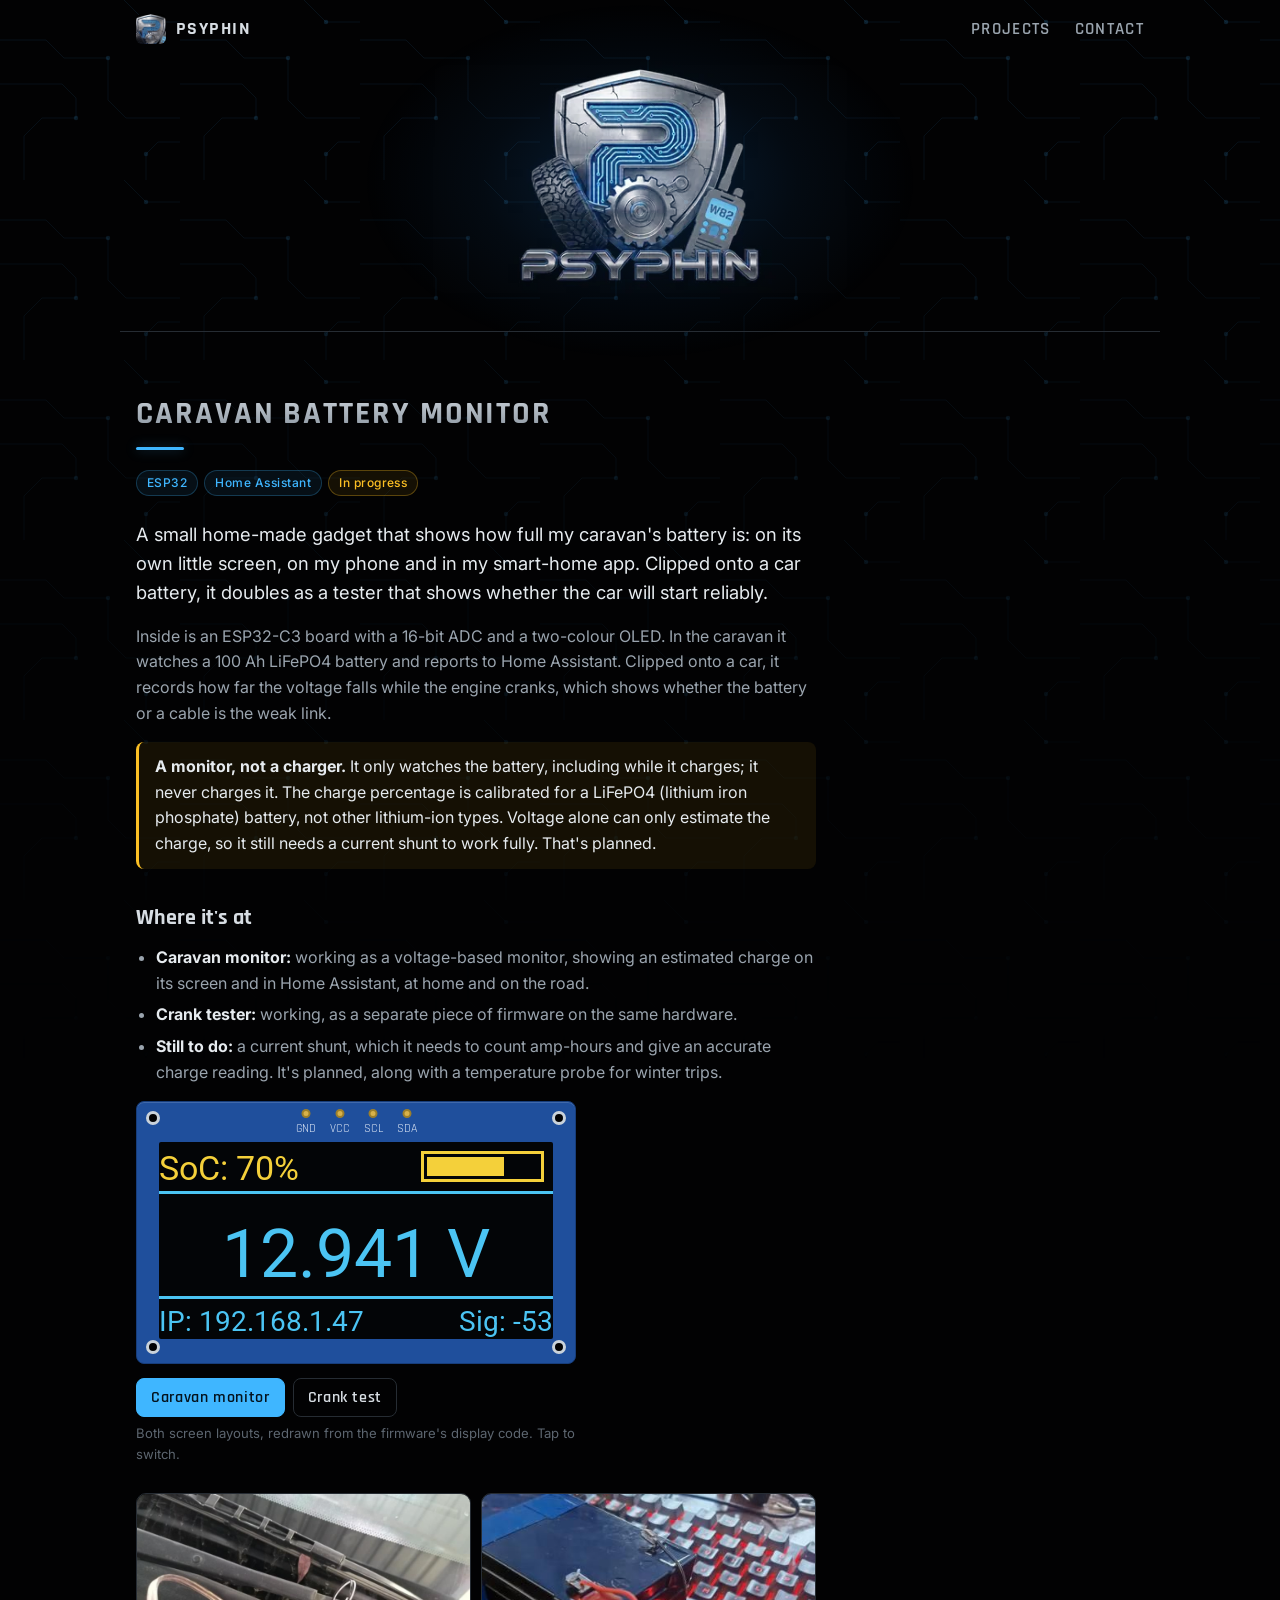
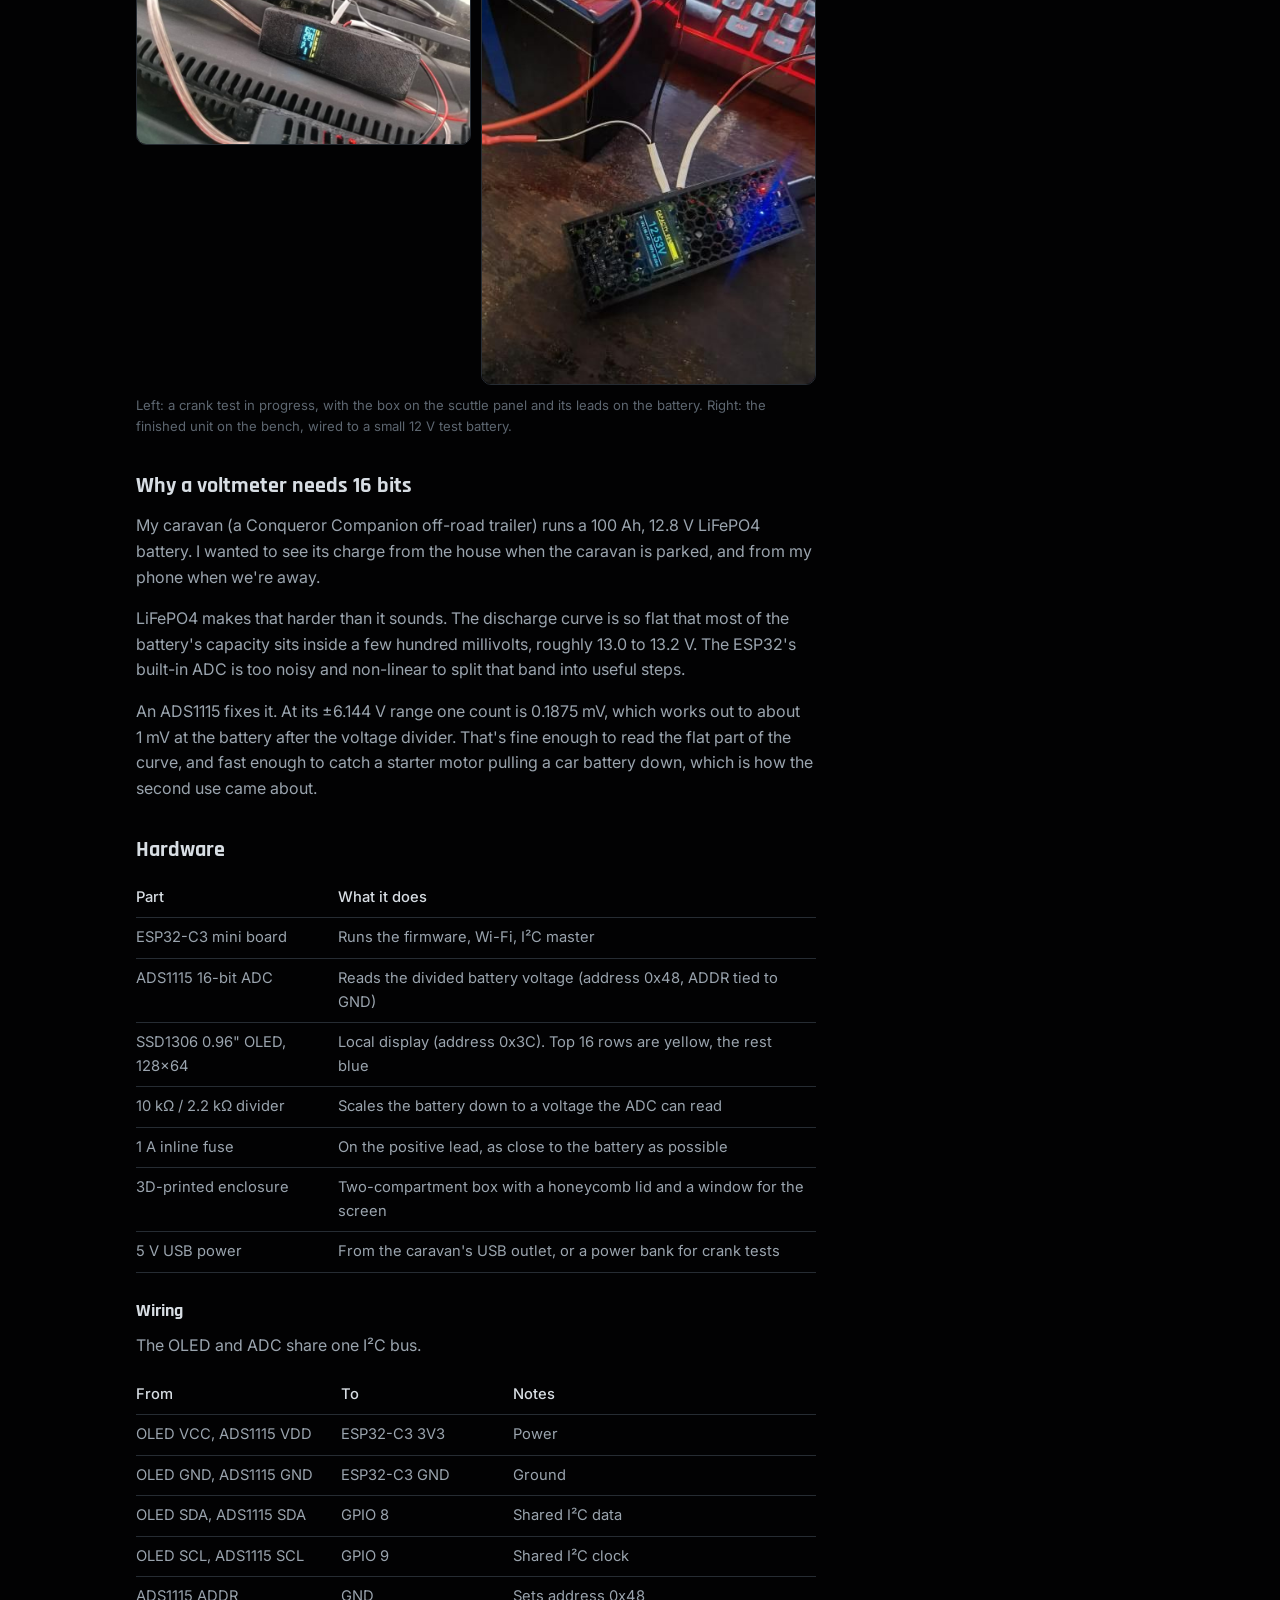
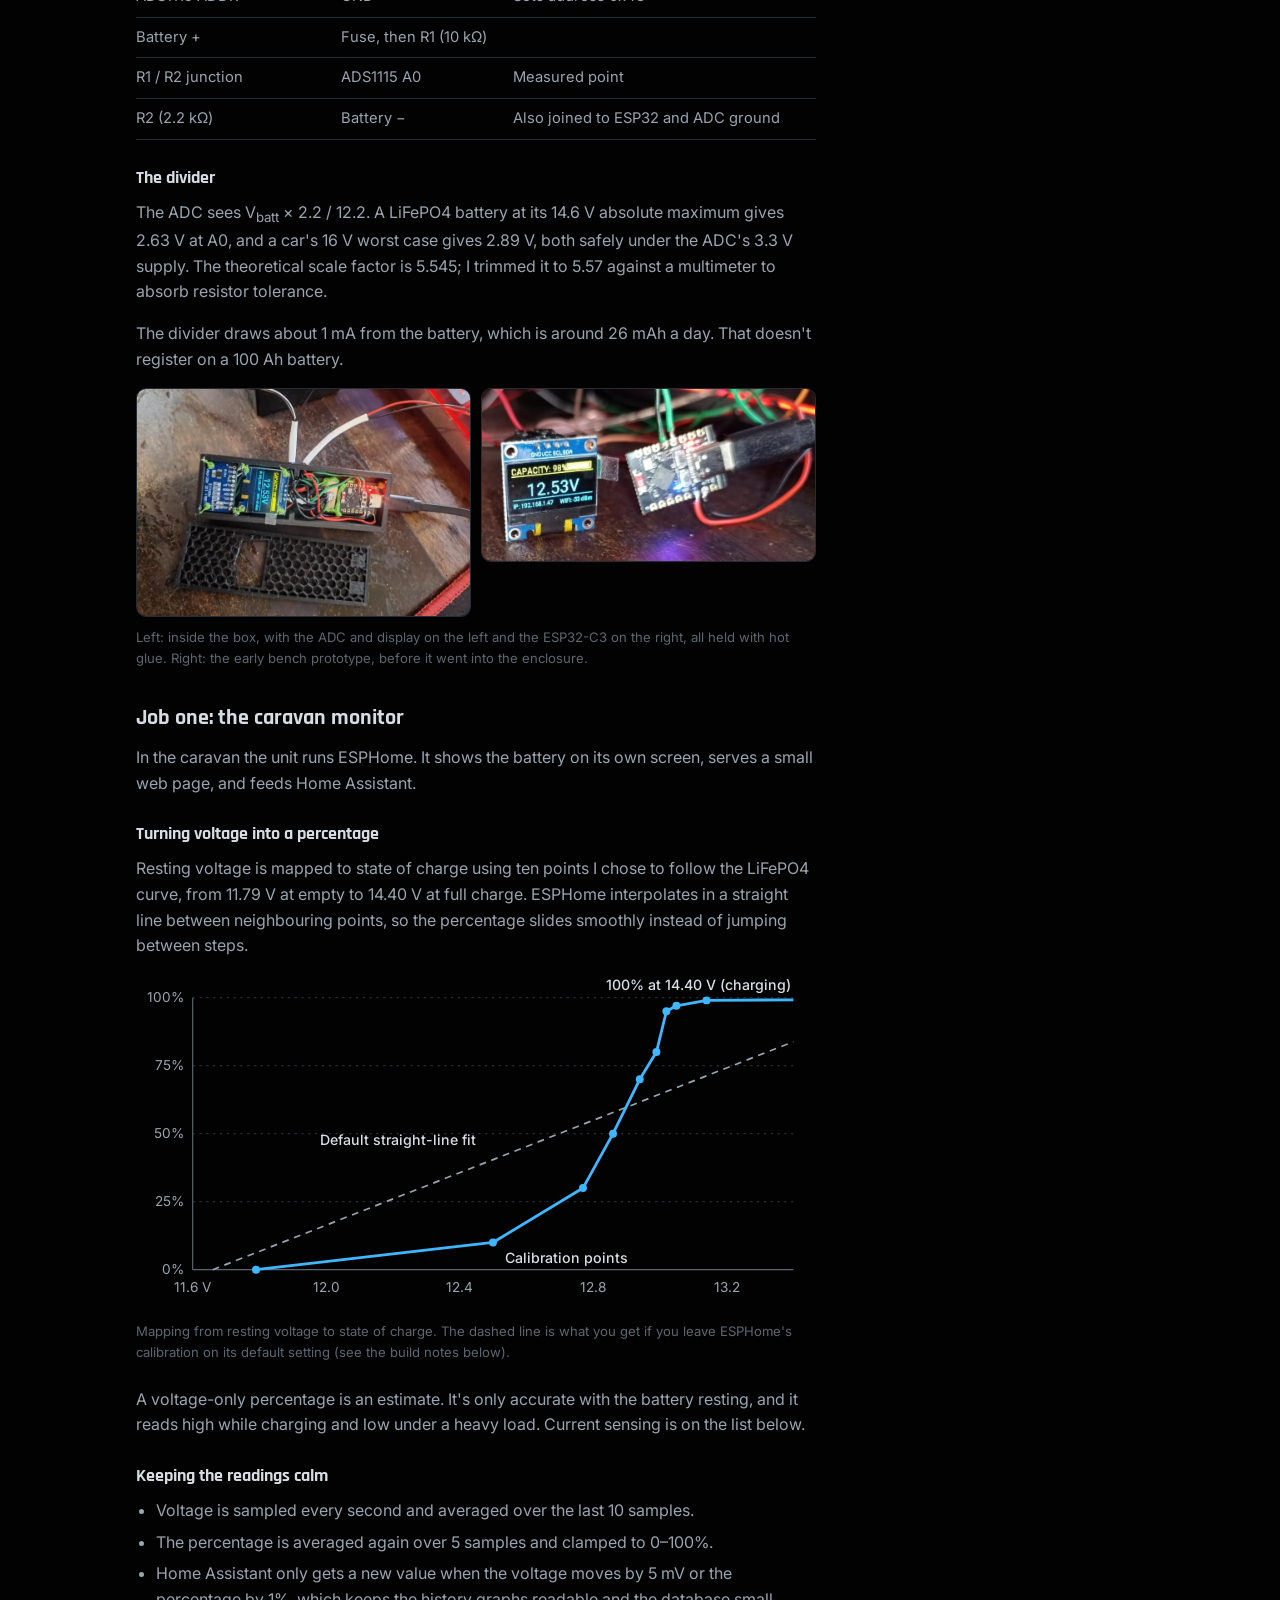
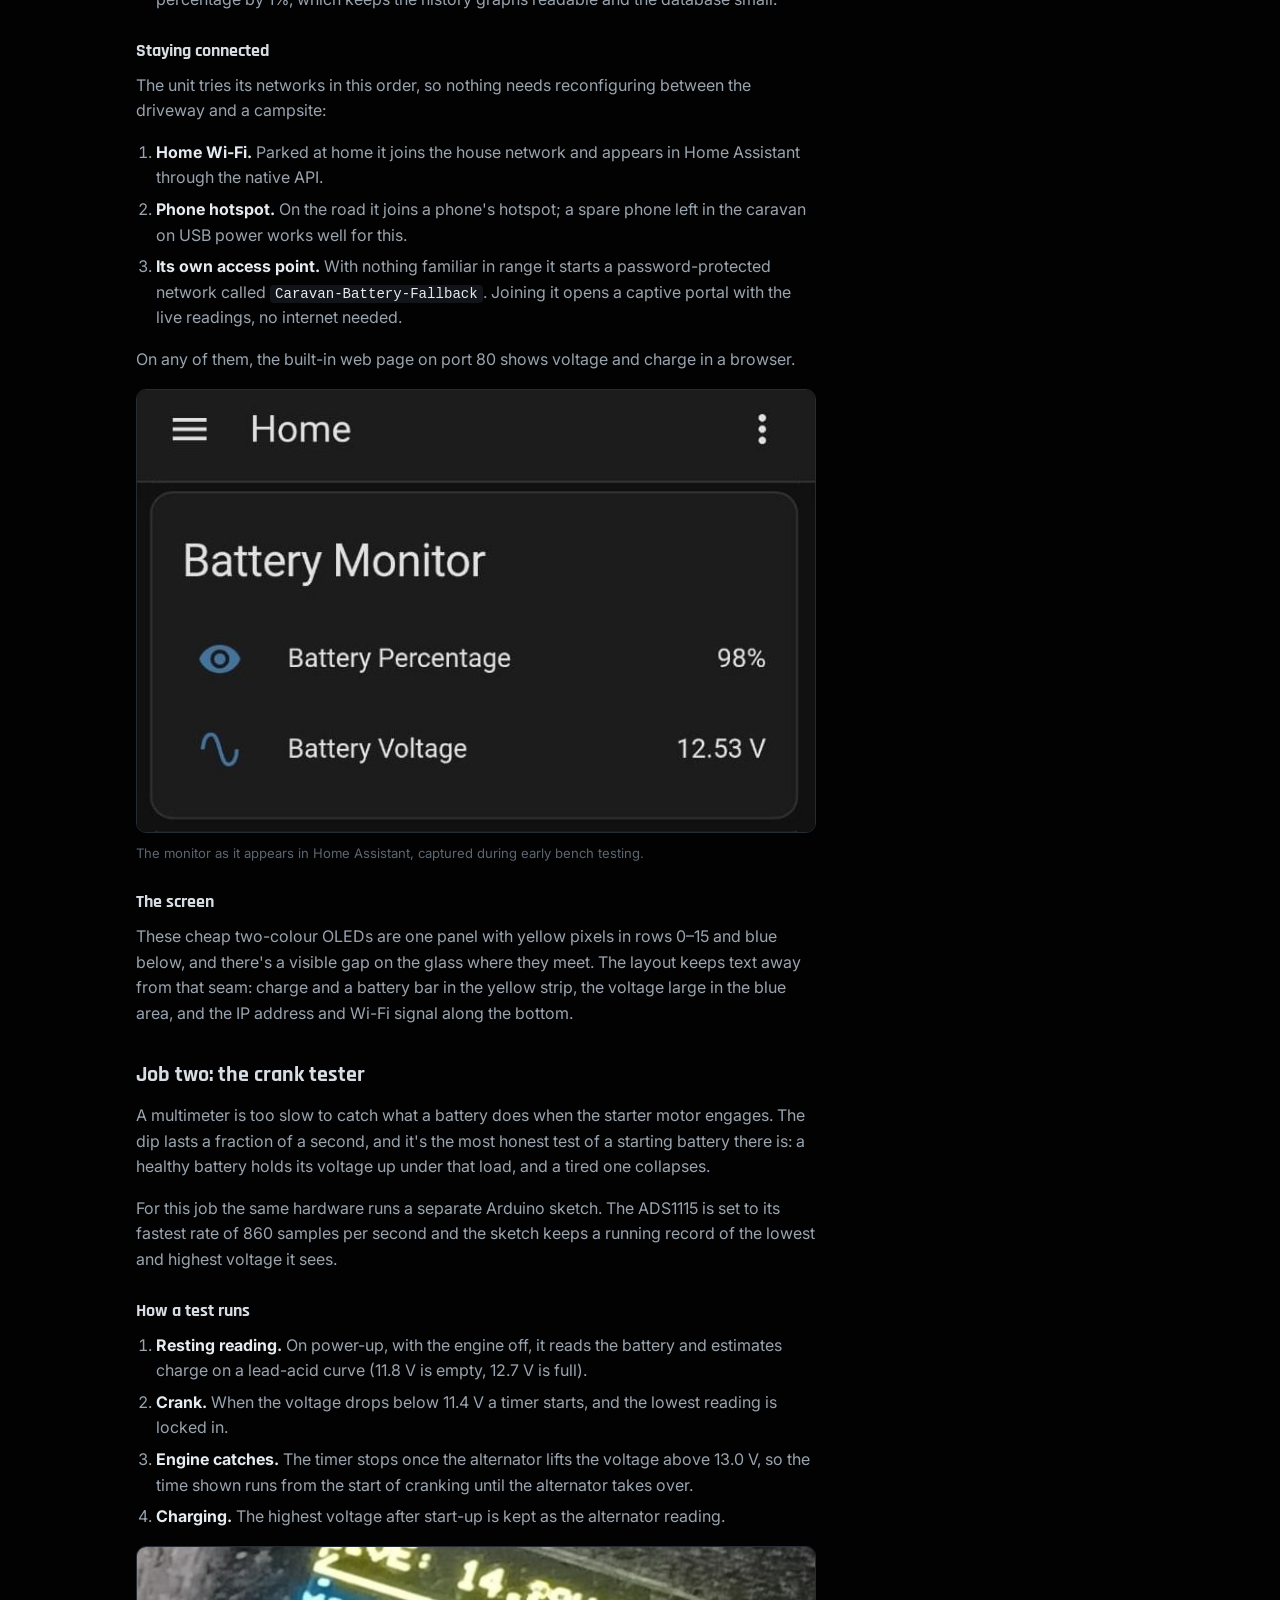
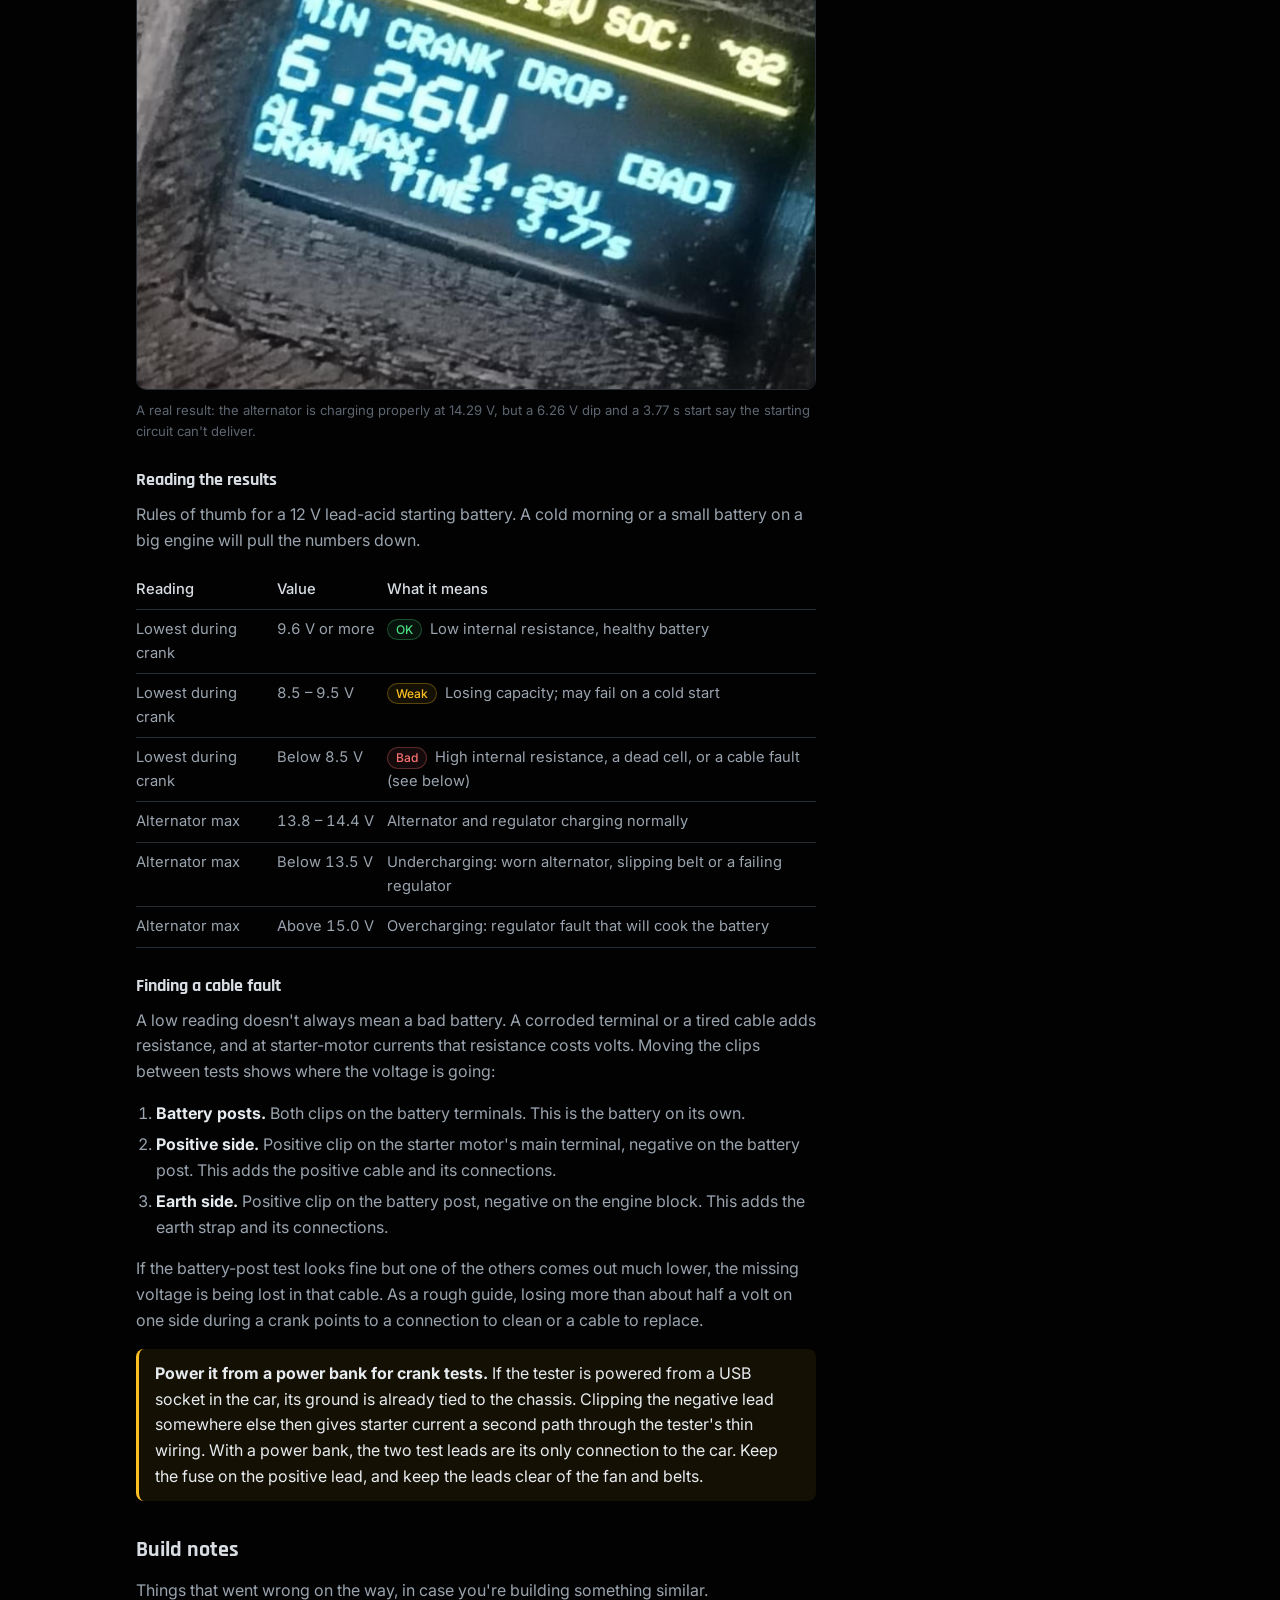
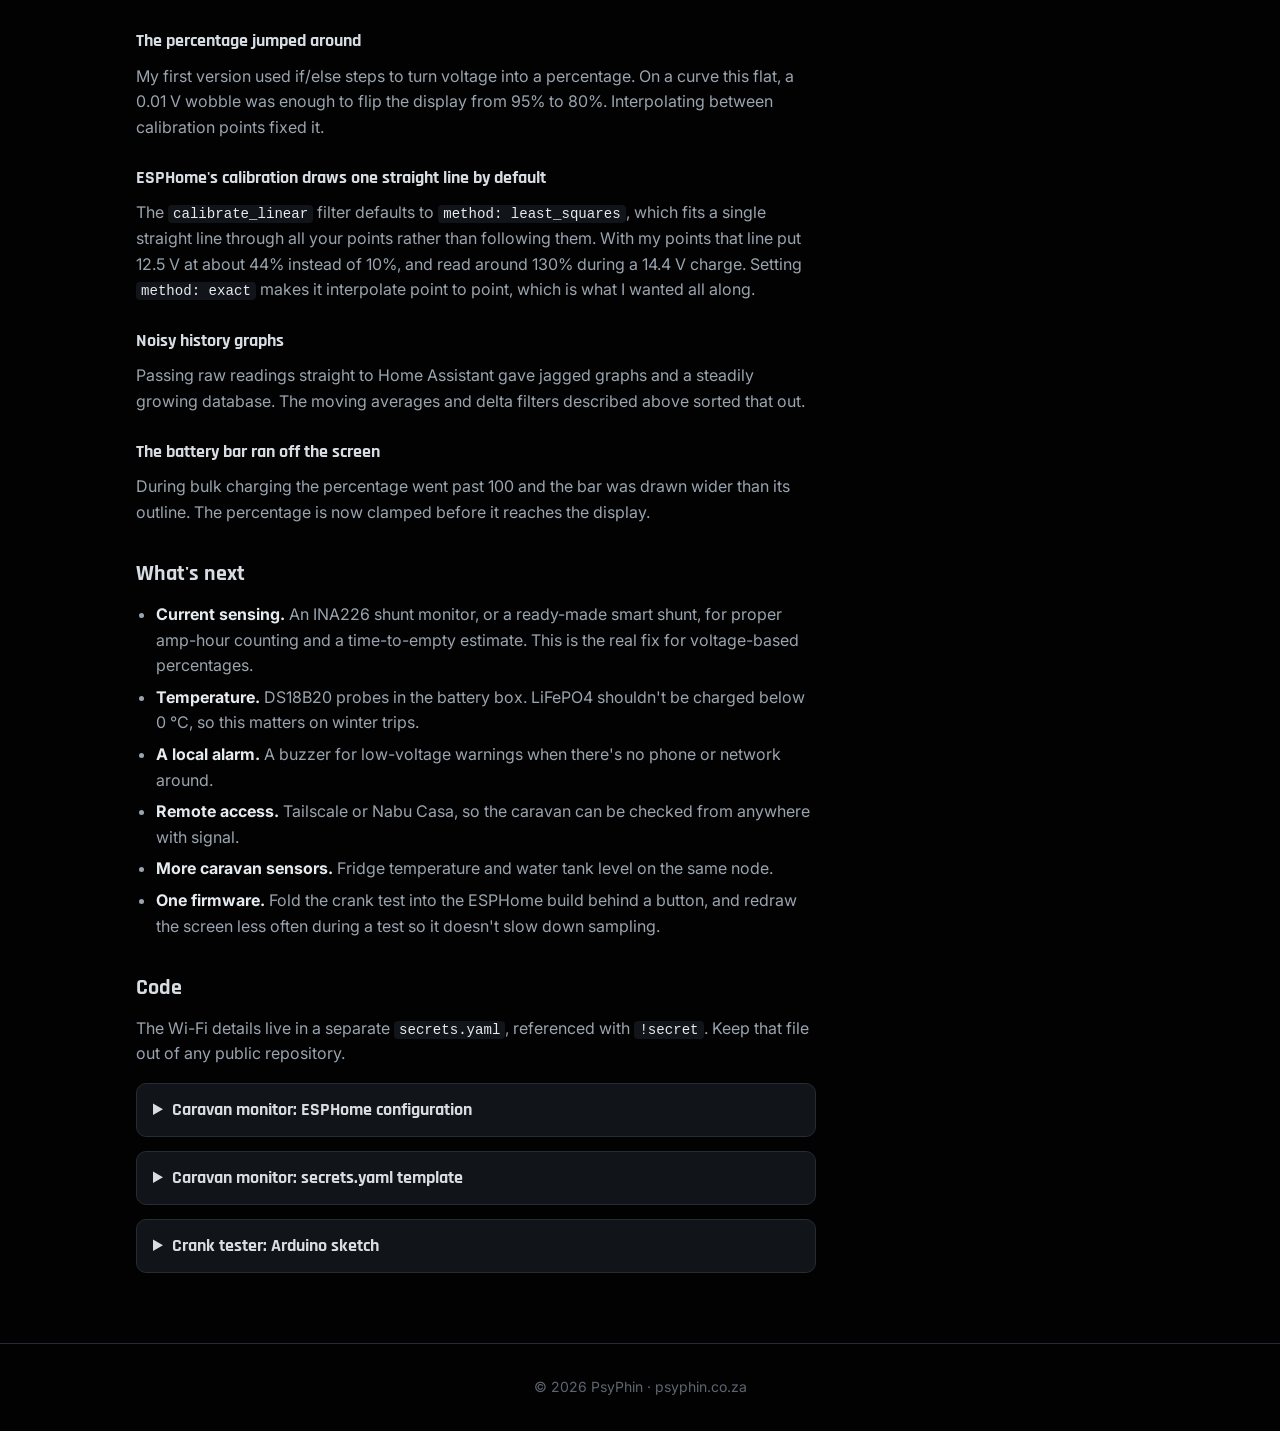
==== commit 884d1dae: "Use the fuel site's P-shield favicon set Favicons now come from psyphin-logo.jpg with the same crop " ====
--- a/battery-monitor/index.html
+++ b/battery-monitor/index.html
@@ -15,8 +15,9 @@
   <meta name="twitter:card" content="summary_large_image">
 
   <link rel="icon" href="../favicon.ico" sizes="48x48">
-  <link rel="icon" href="../favicon-32.png" type="image/png" sizes="32x32">
-  <link rel="apple-touch-icon" href="../apple-touch-icon.png">
+  <link rel="icon" href="../favicon-96x96.png" type="image/png" sizes="96x96">
+  <link rel="icon" href="../favicon-192x192.png" type="image/png" sizes="192x192">
+  <link rel="apple-touch-icon" href="../apple-touch-icon.png" sizes="180x180">
 
   <link rel="preconnect" href="https://fonts.googleapis.com">
   <link rel="preconnect" href="https://fonts.gstatic.com" crossorigin>
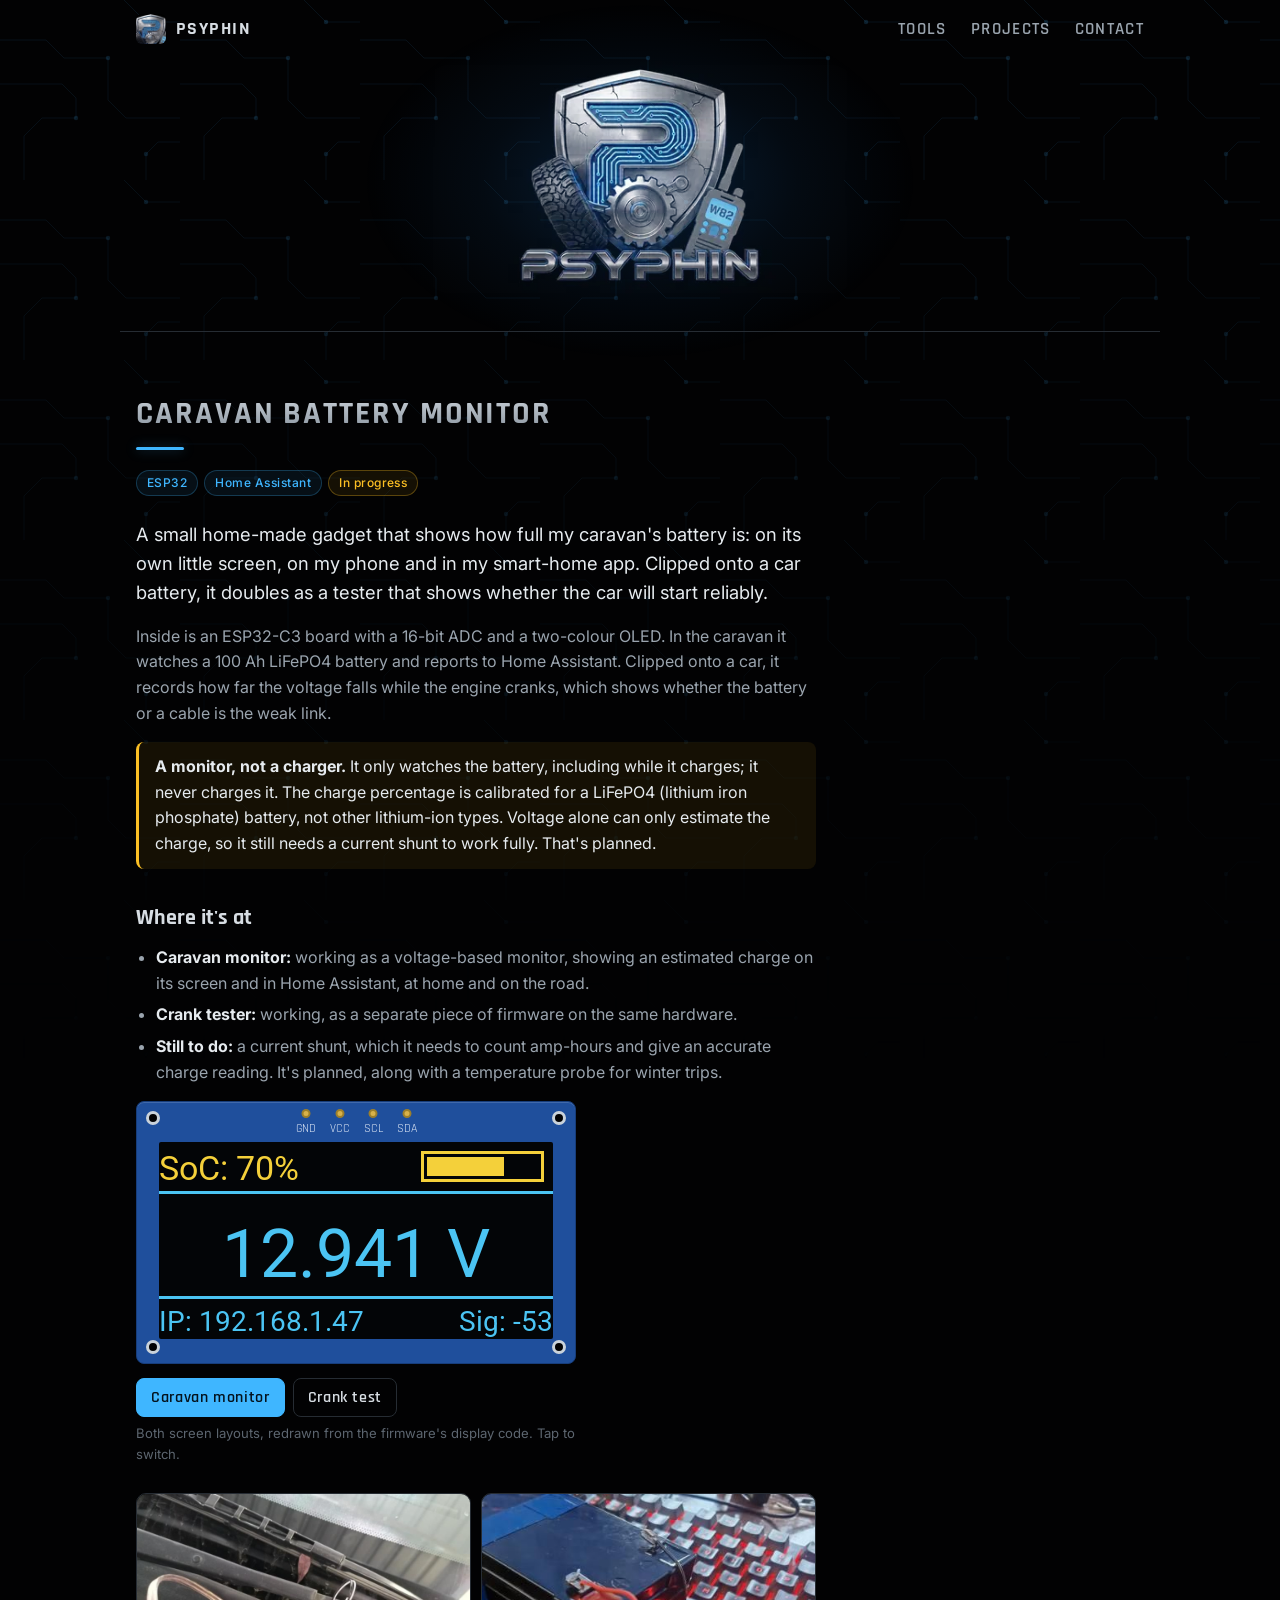
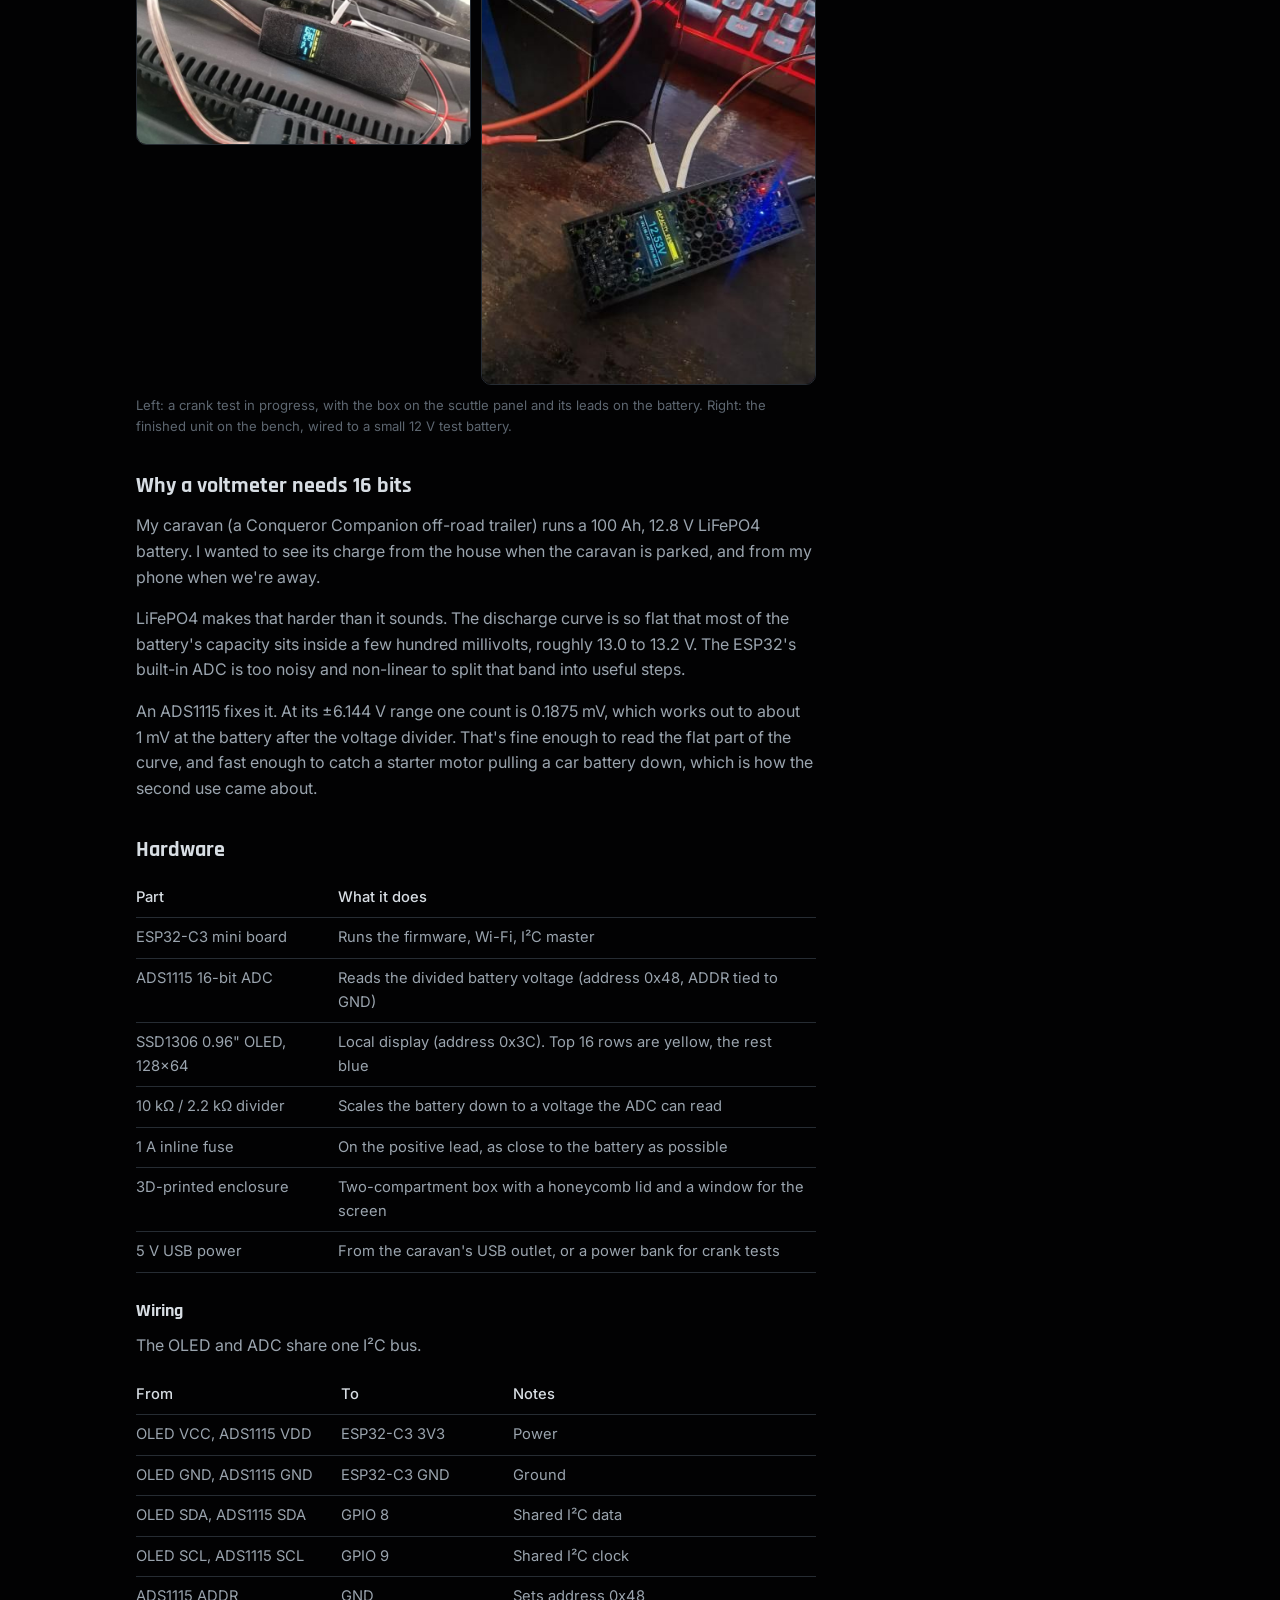
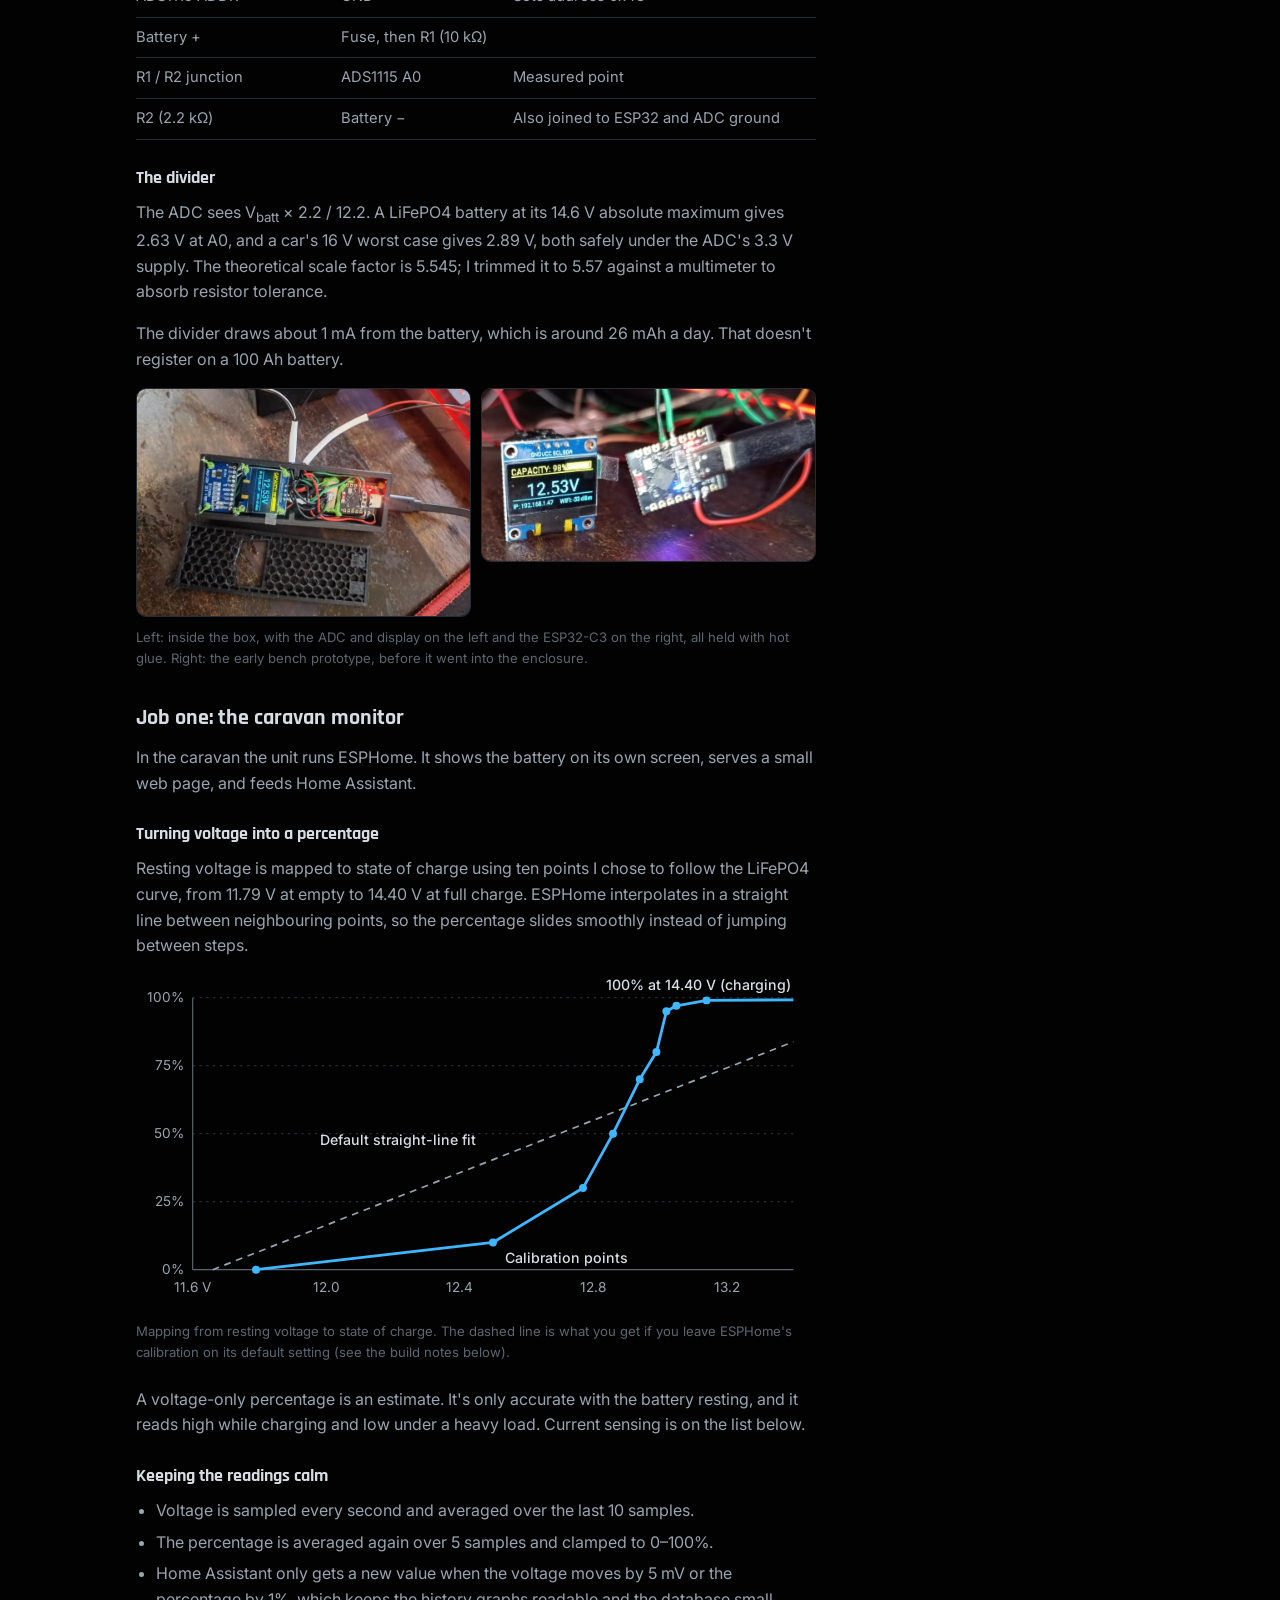
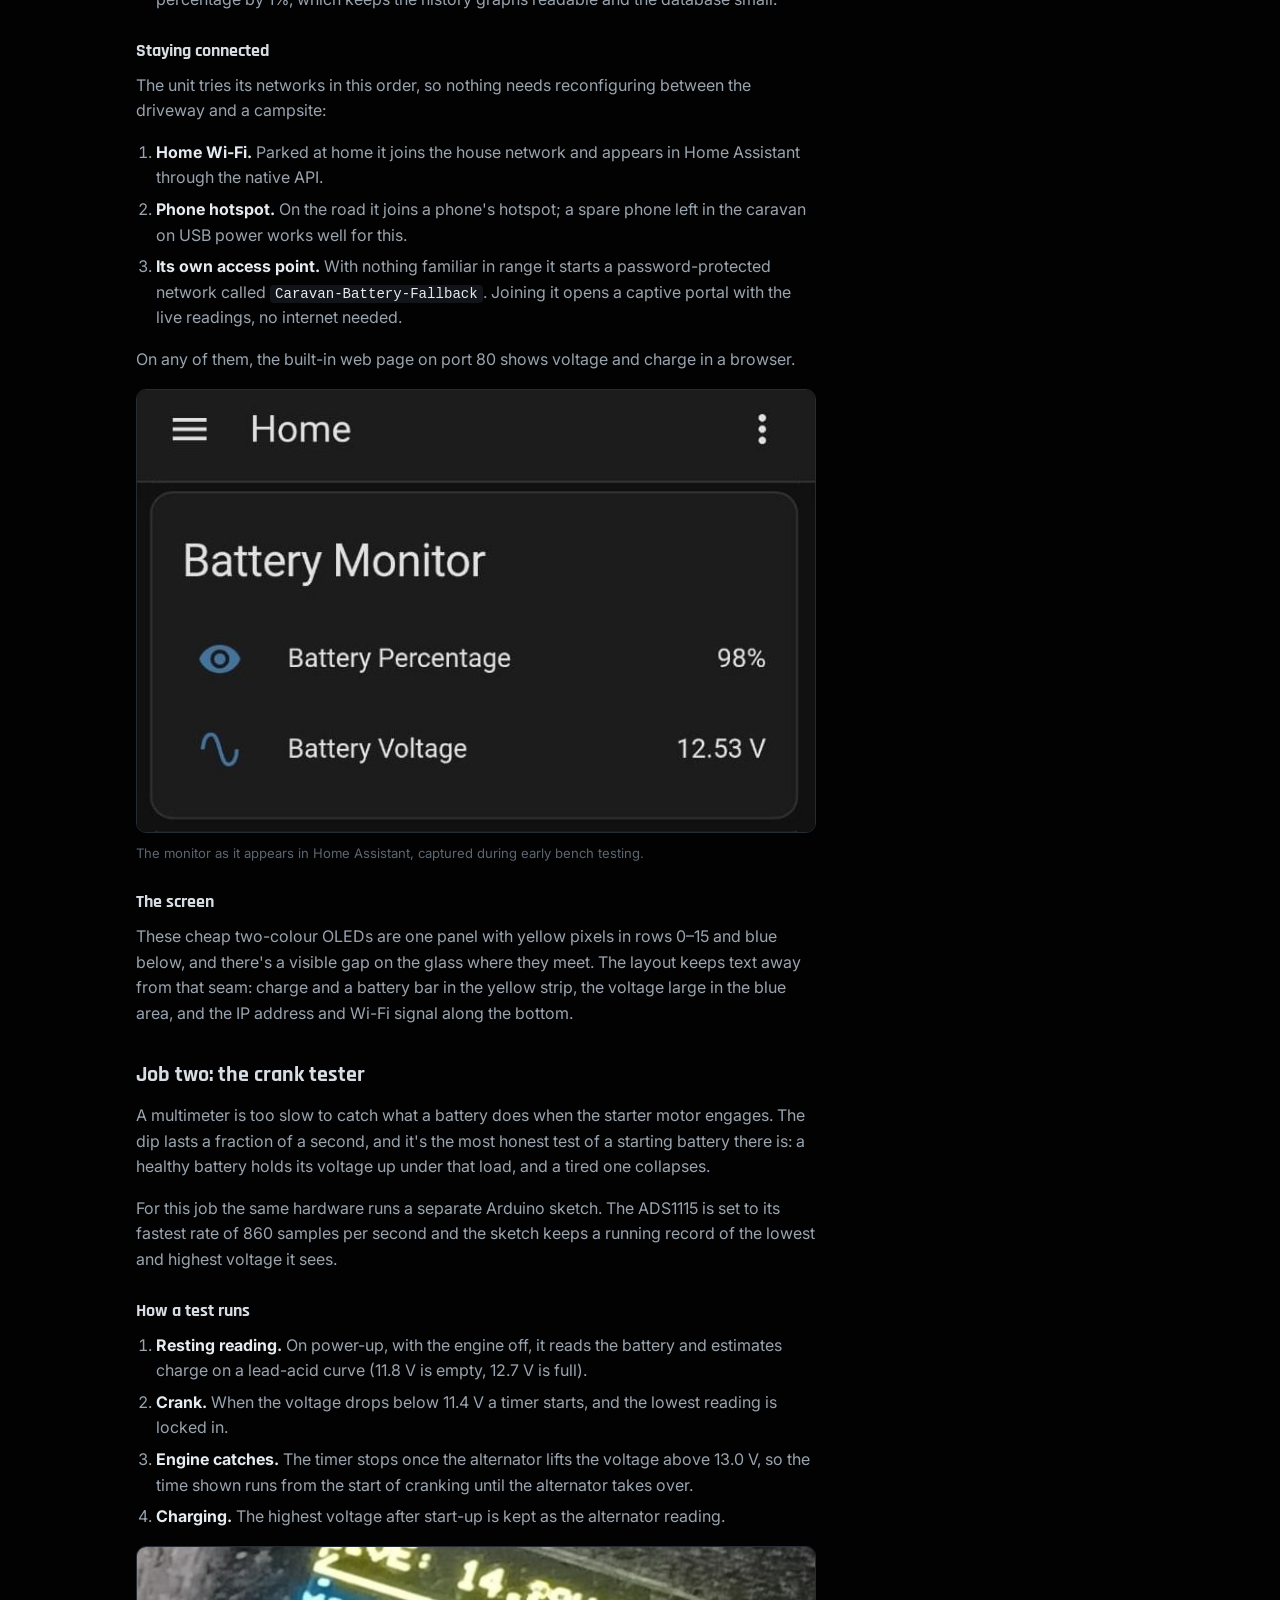
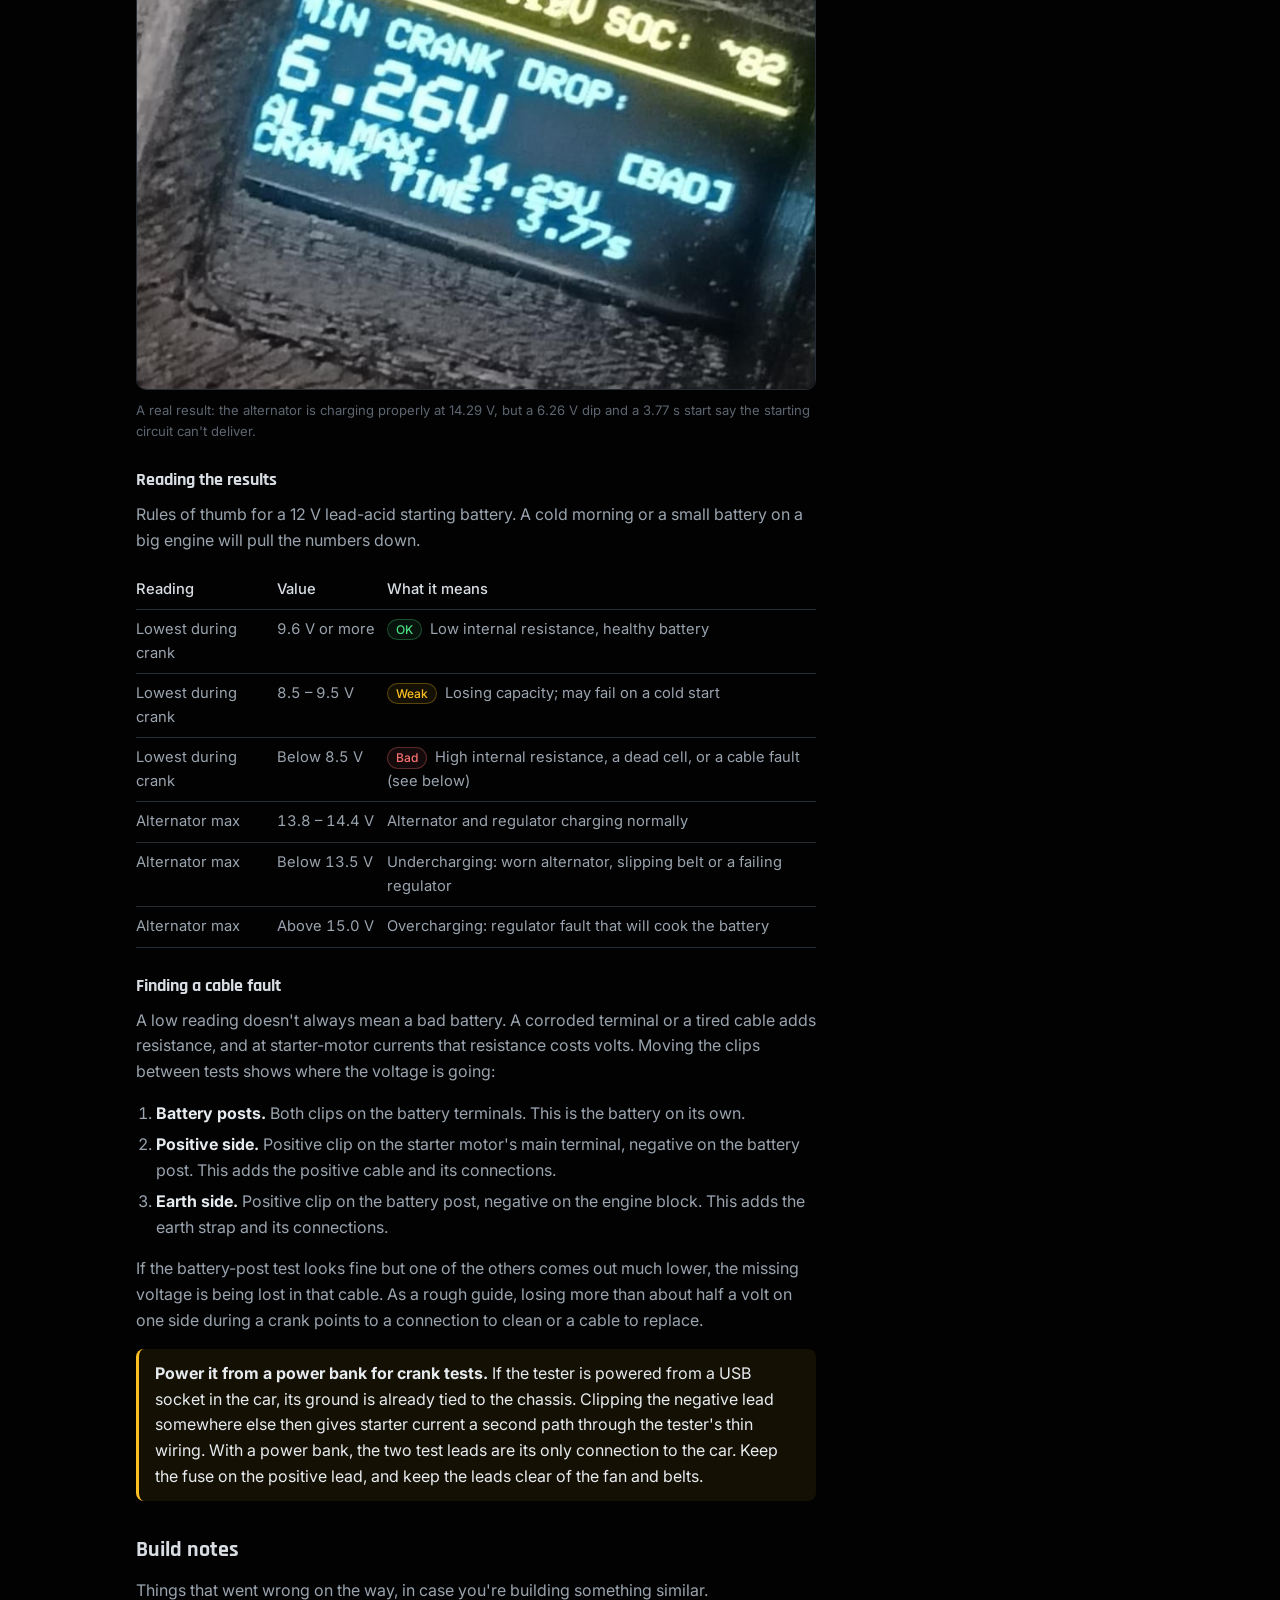
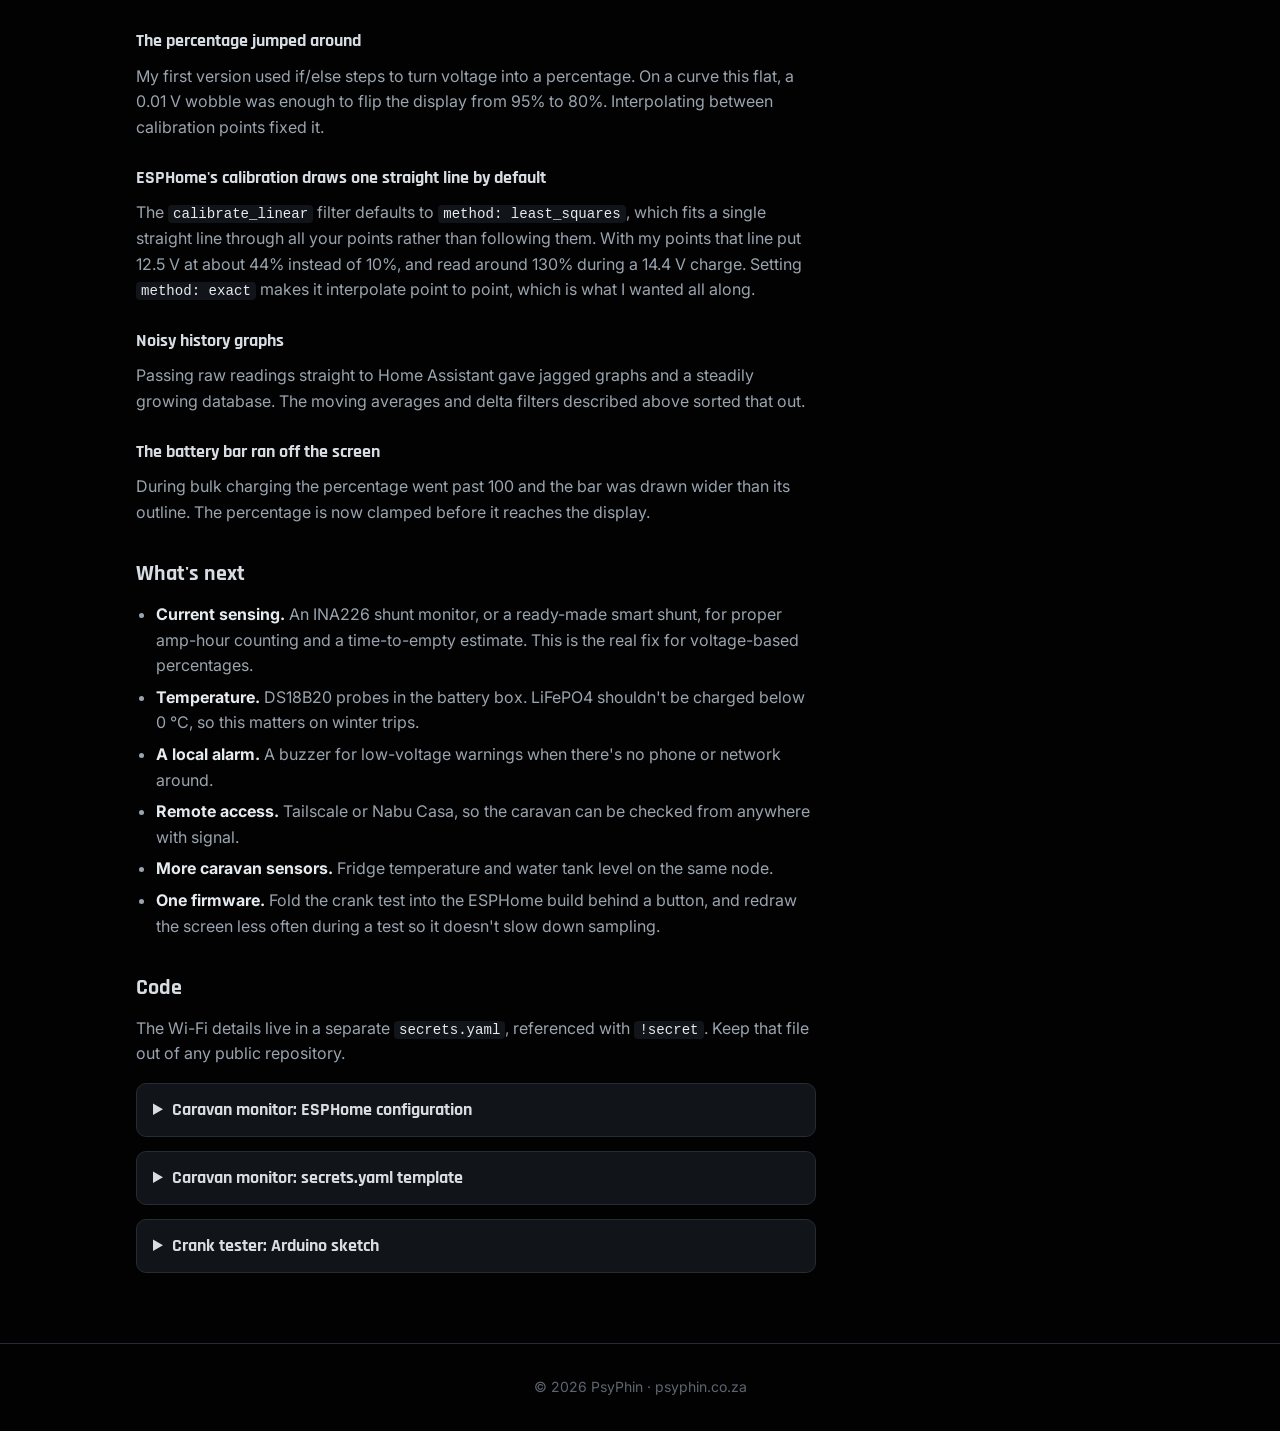
==== commit 98508d0c: "Separate tools from projects on the home page The fuel price preview and the towing checker are tool" ====
--- a/battery-monitor/index.html
+++ b/battery-monitor/index.html
@@ -33,6 +33,7 @@
       <!-- Brand mark: hidden at the top of the page, shown once you scroll (js/main.js adds body.scrolled) -->
       <a class="brand" href="../index.html" aria-label="PsyPhin home"><img src="../assets/img/brand-64.png" alt="" width="30" height="30"><span>PsyPhin</span></a>
       <nav class="nav" aria-label="Main">
+        <a href="../index.html#tools">Tools</a>
         <a href="../index.html#projects">Projects</a>
         <a href="../contact.html">Contact</a>
       </nav>
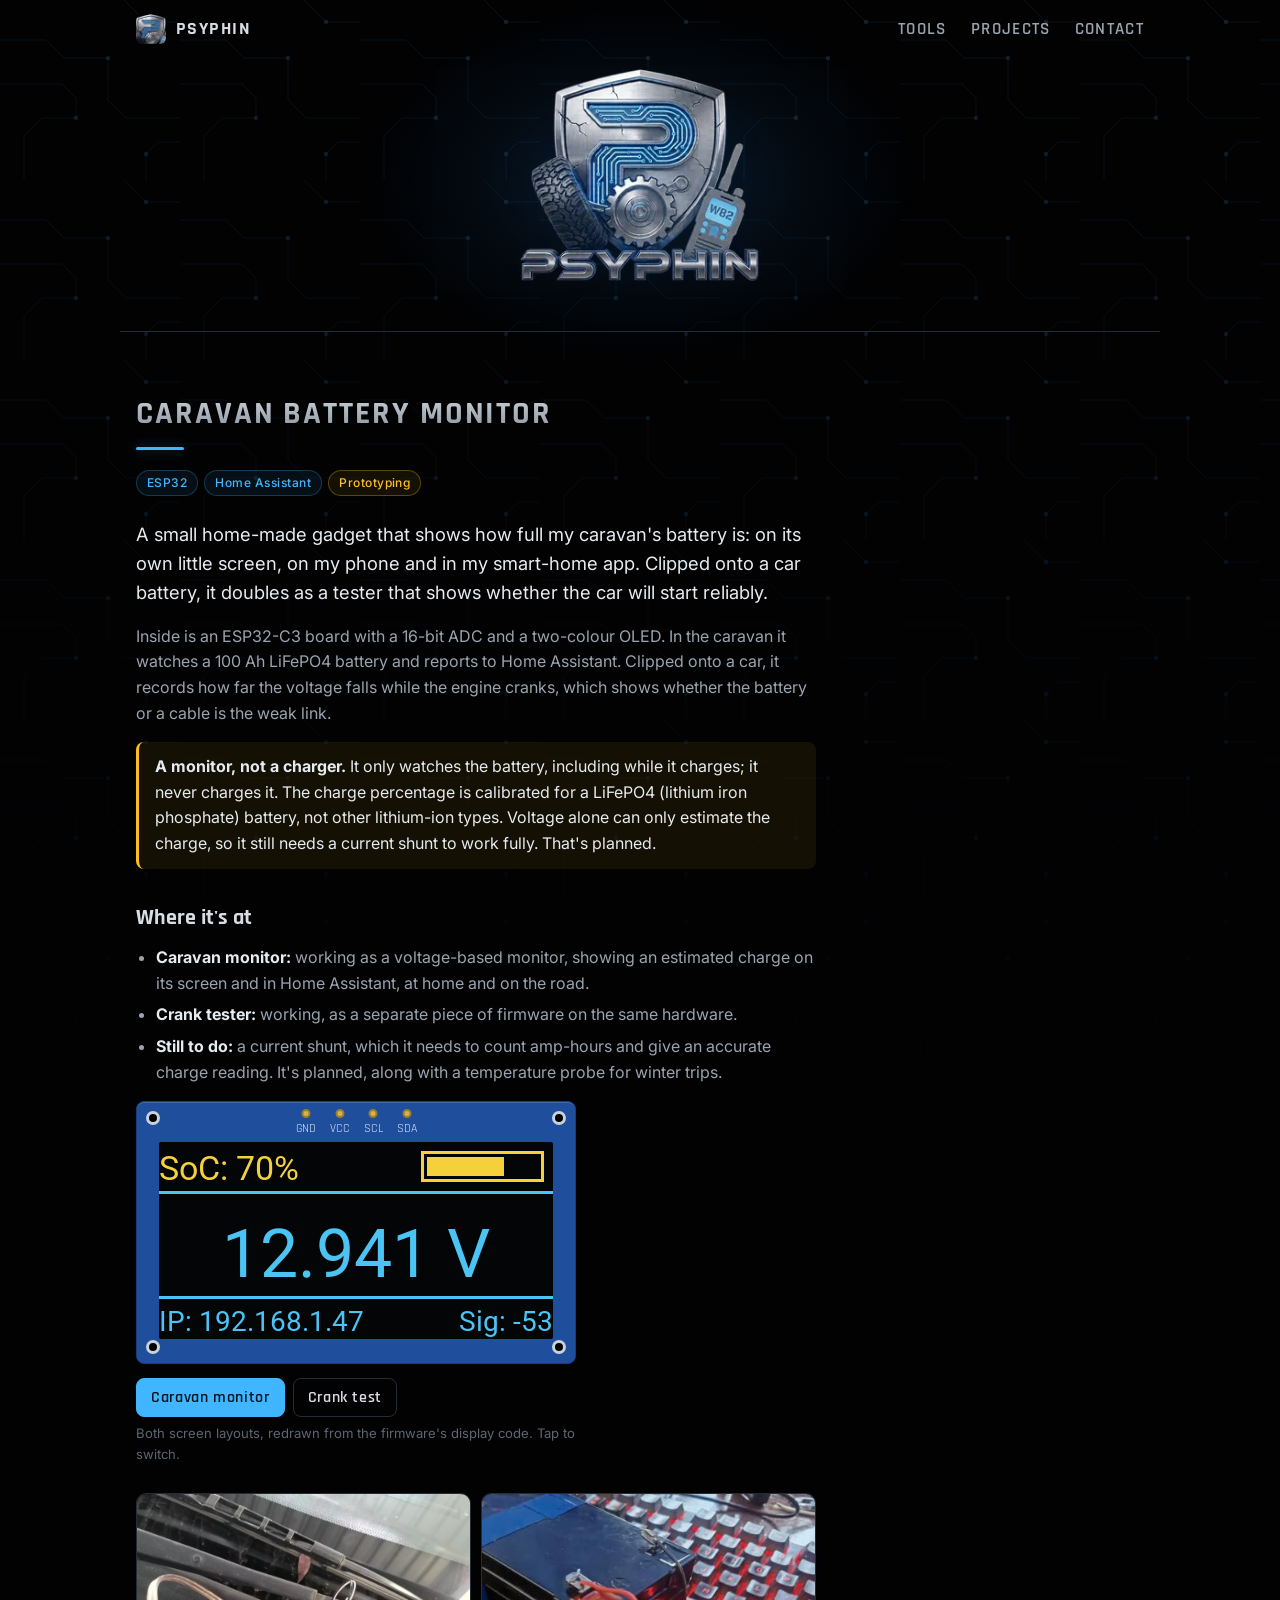
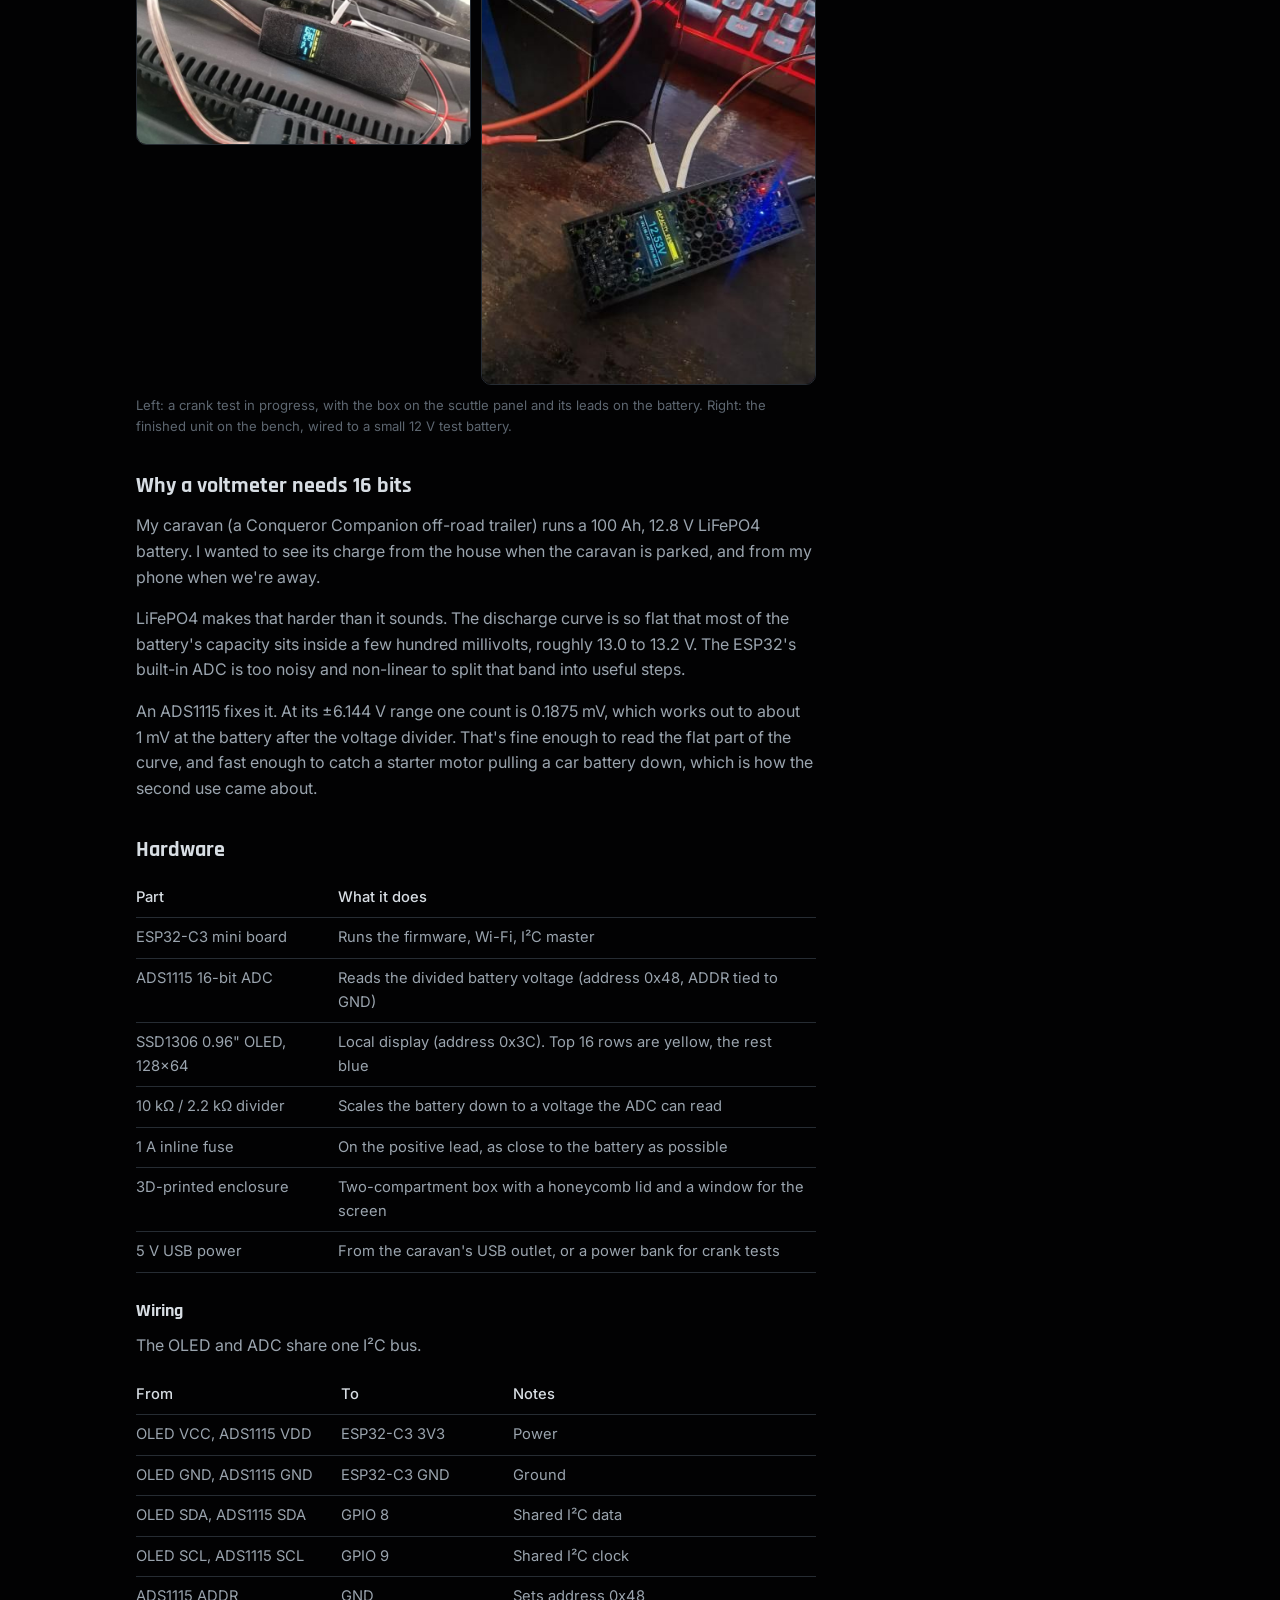
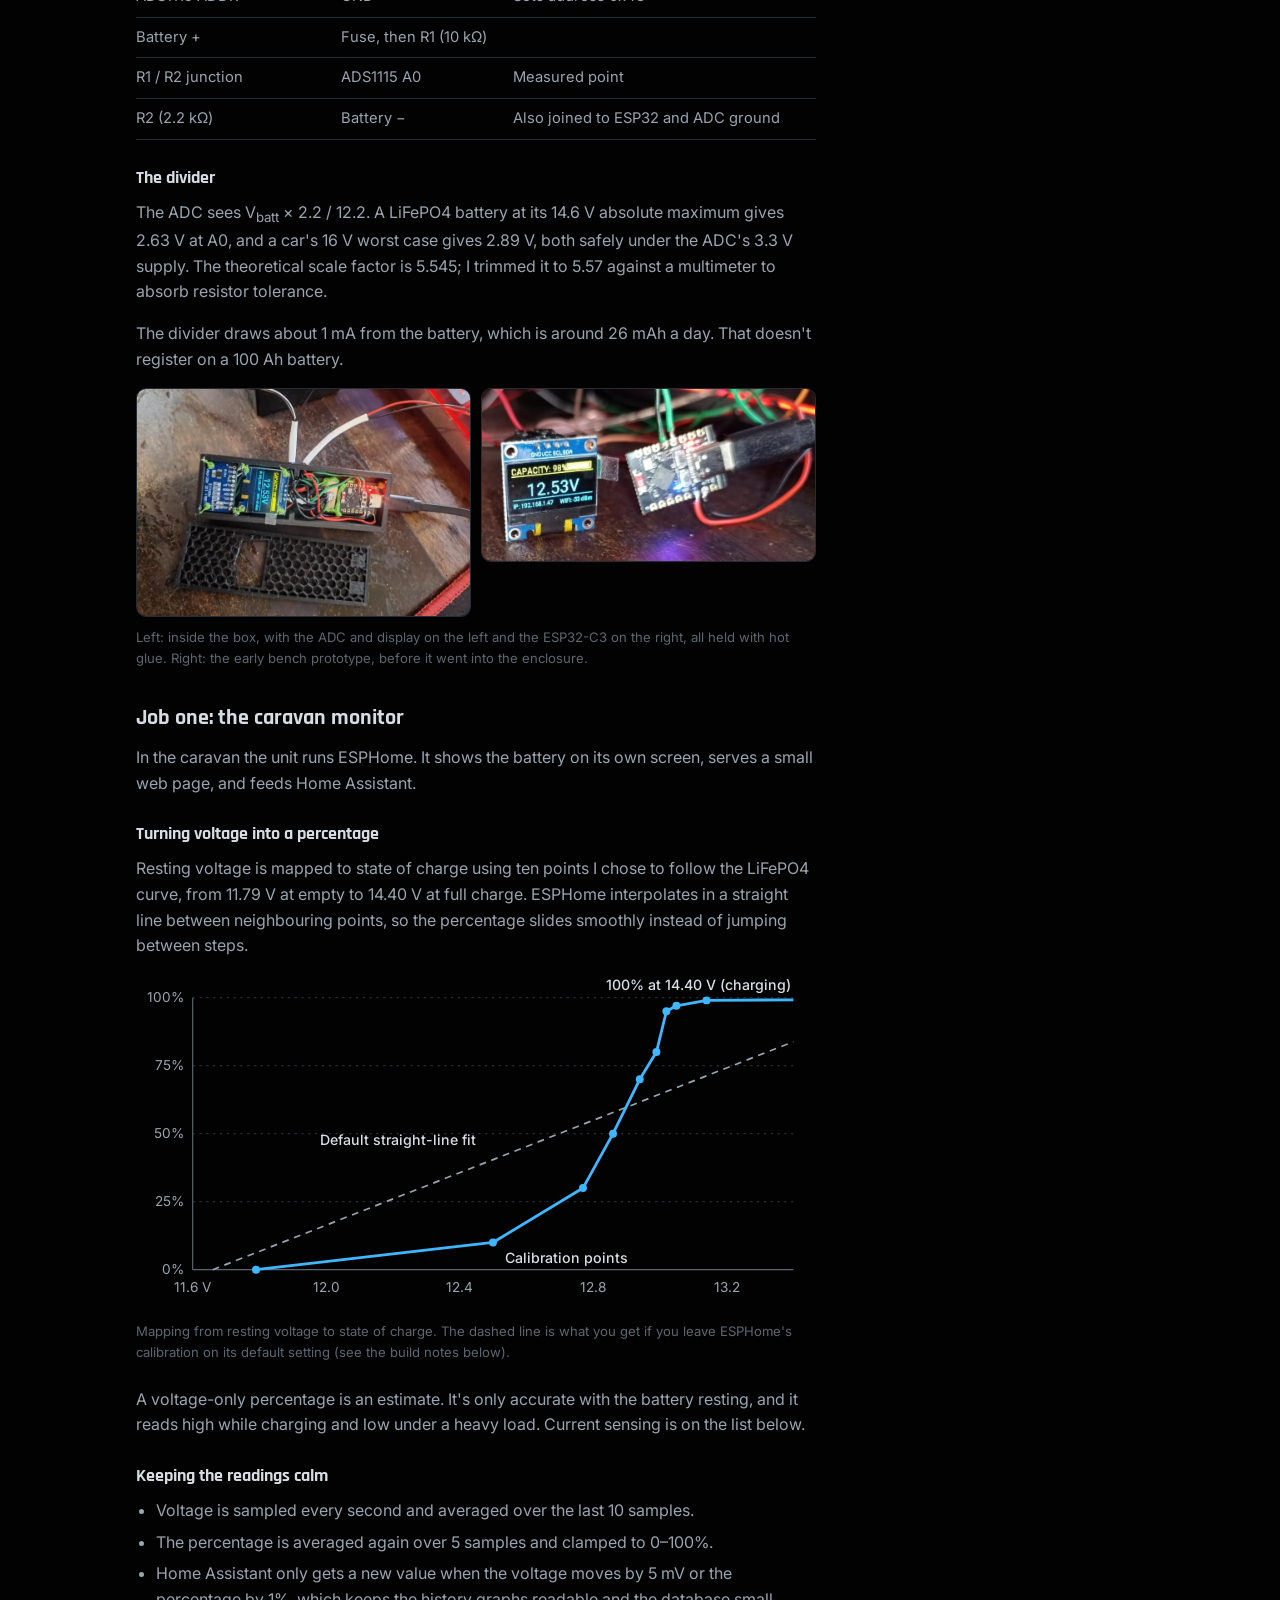
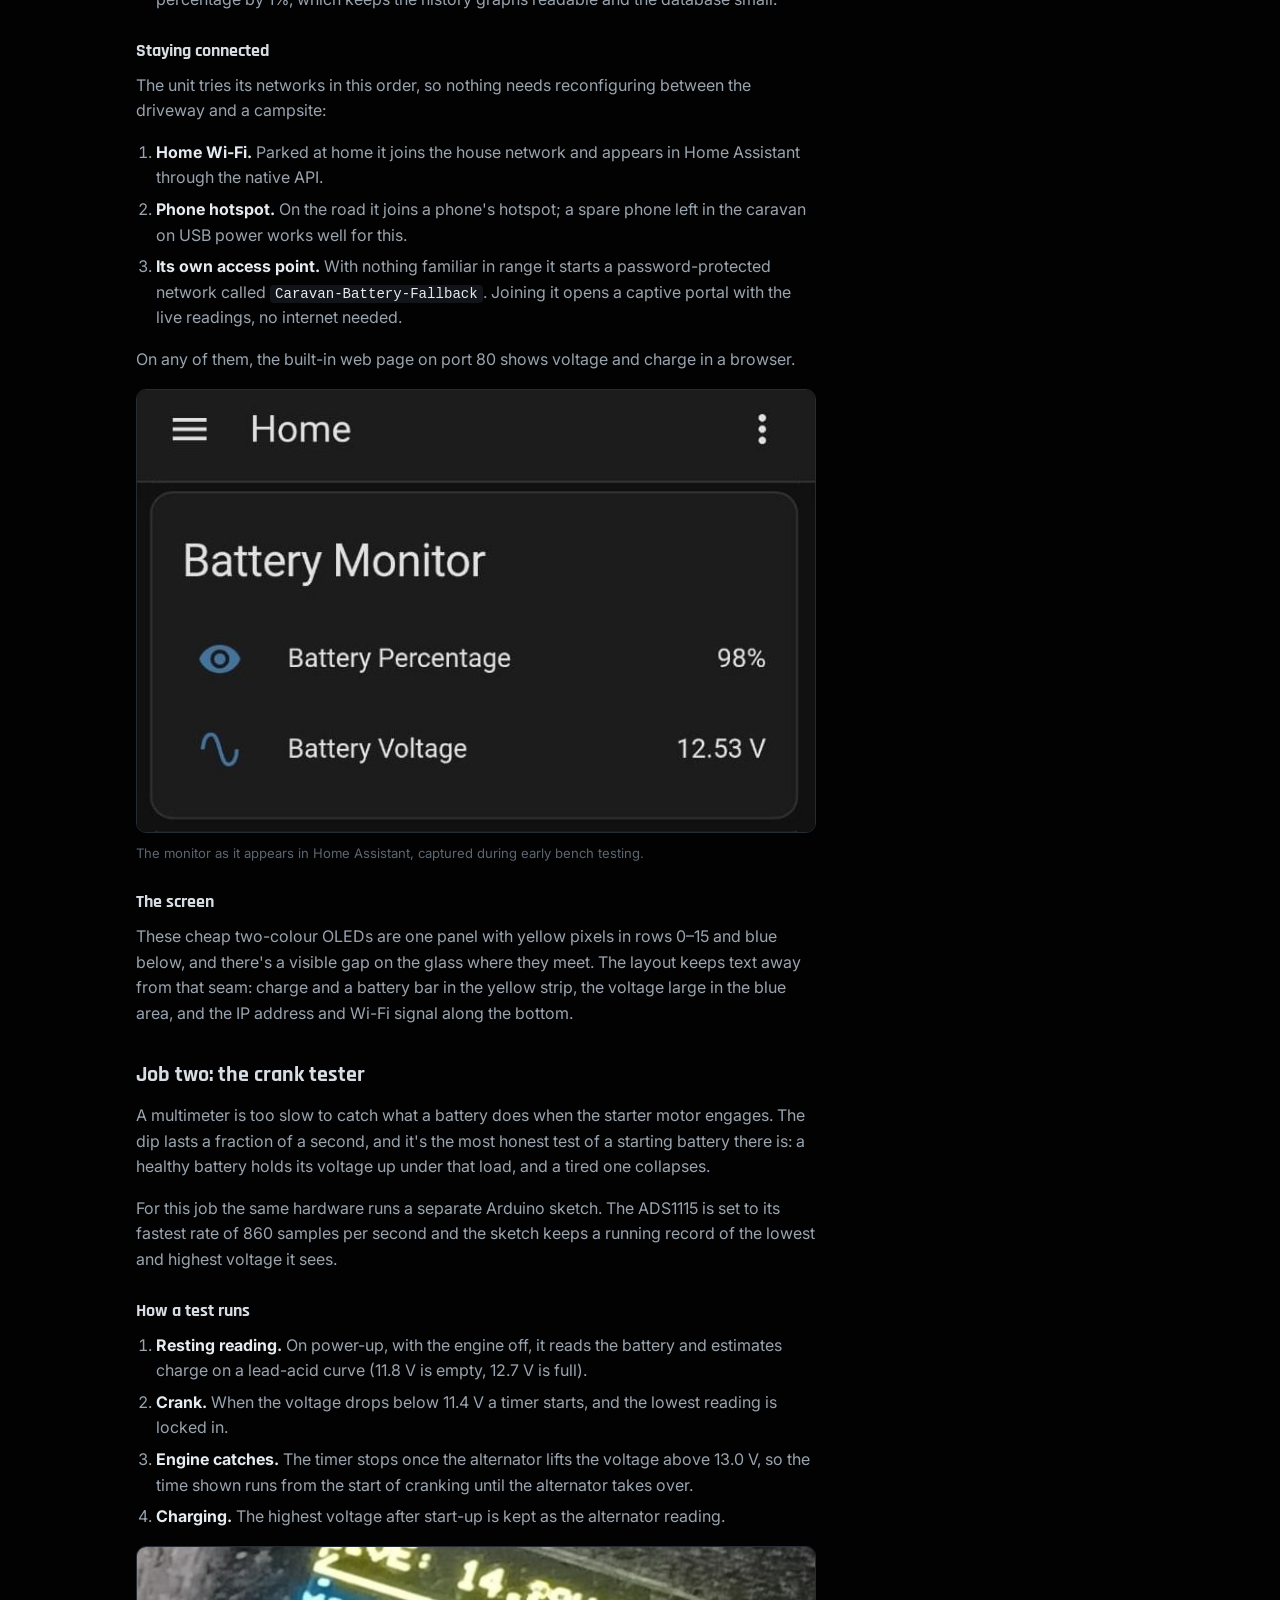
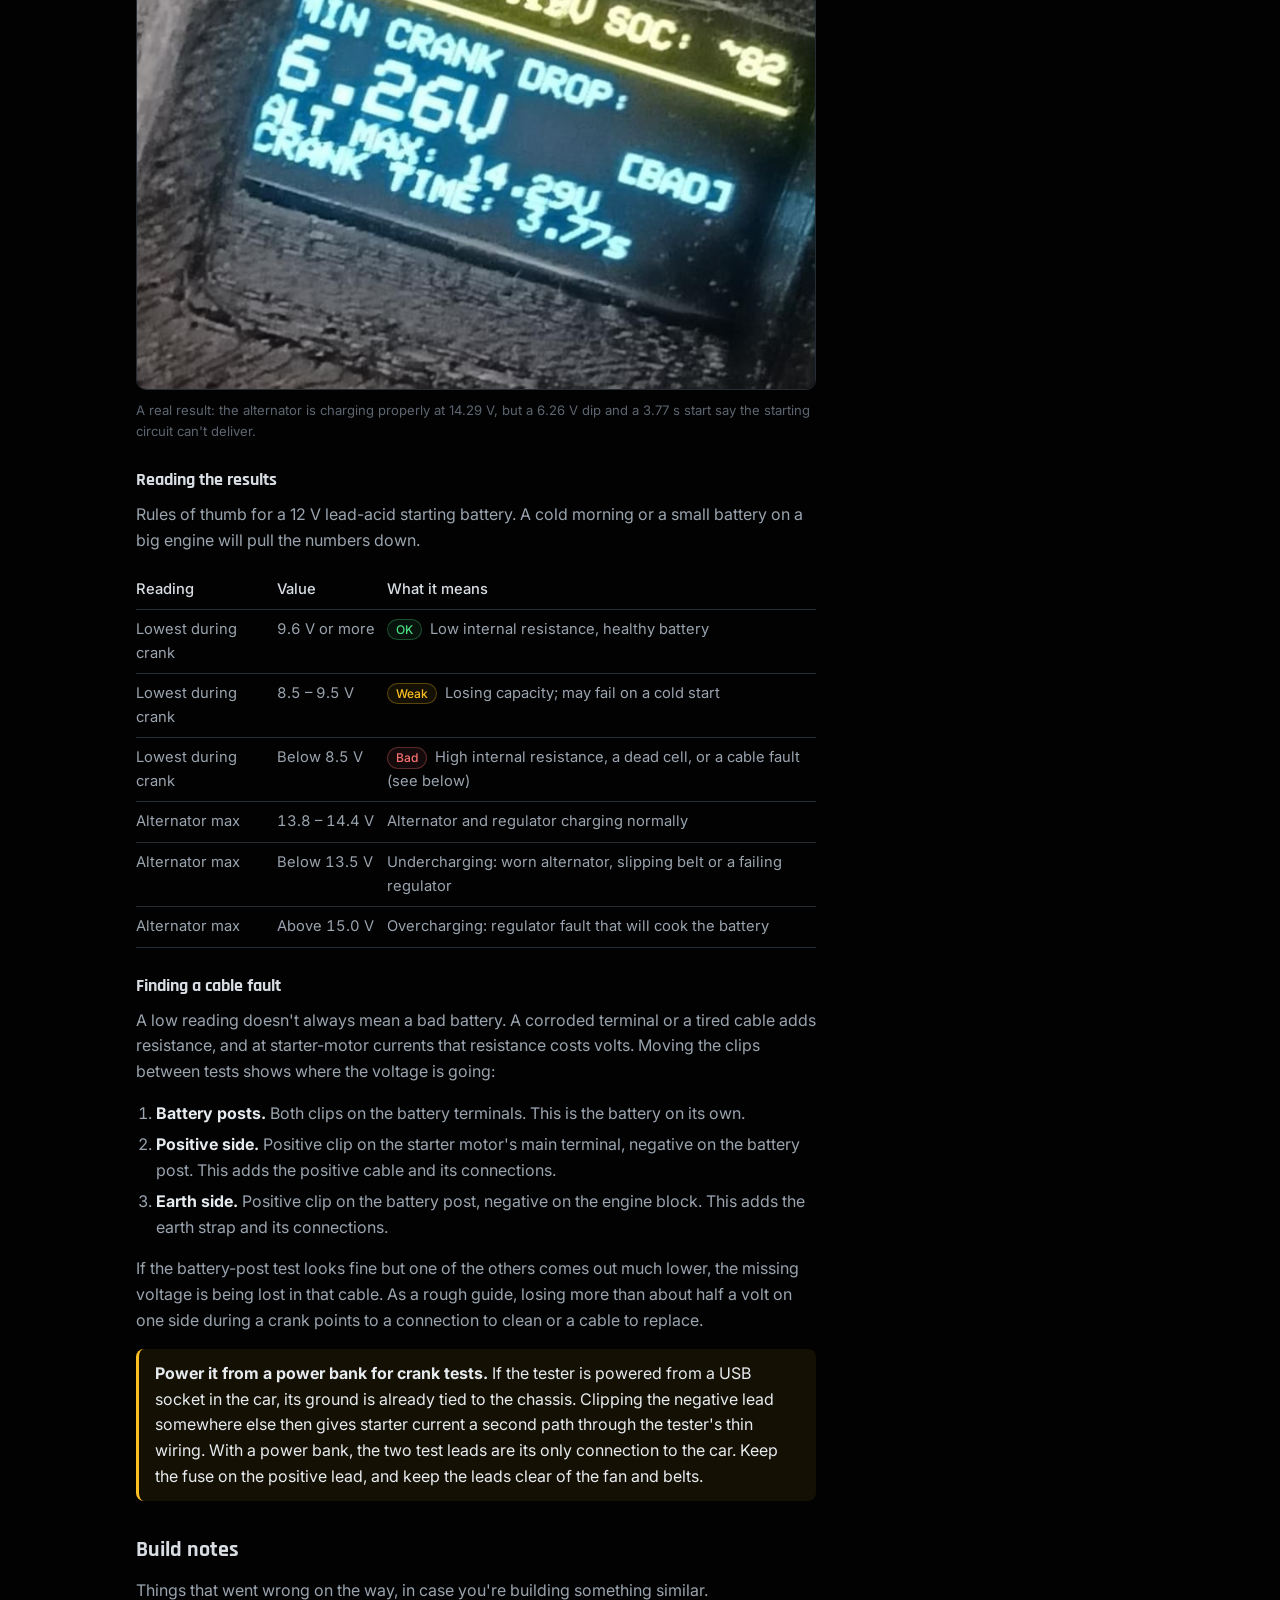
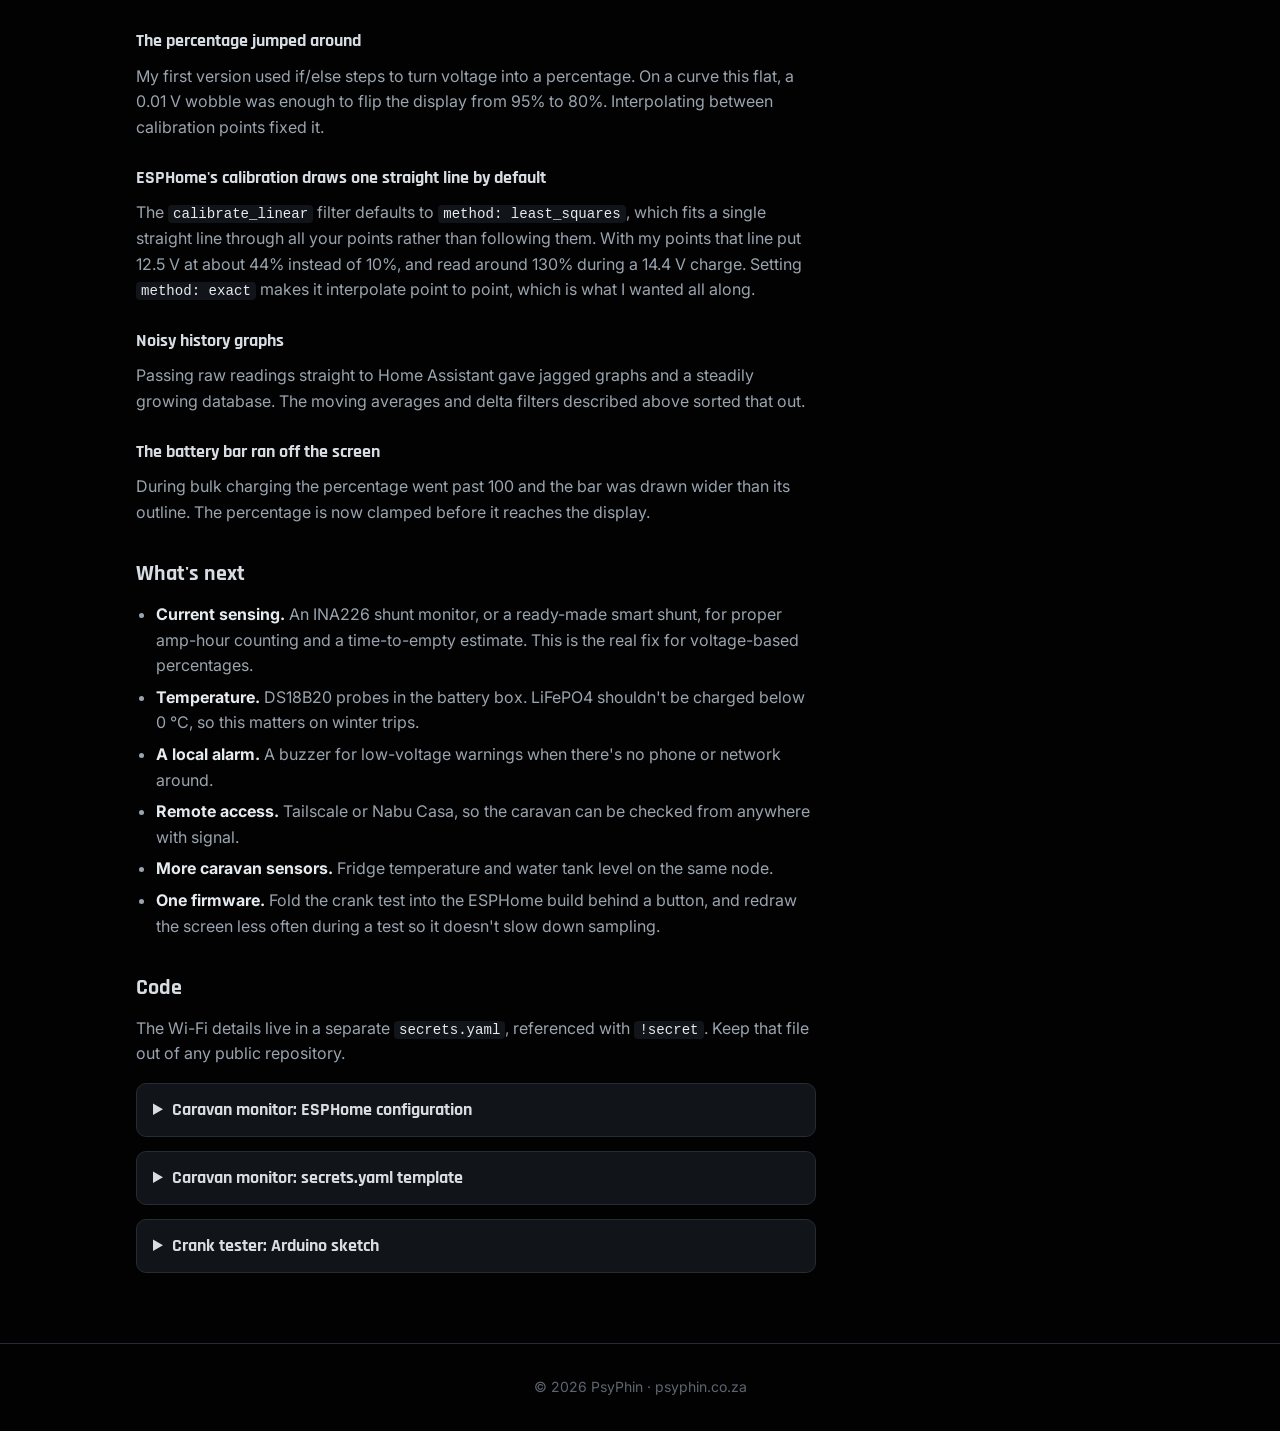
==== commit 81df6721: "Search: titles and descriptions in search words, structured data, robots.txt and sitemap - Title lea" ====
--- a/battery-monitor/index.html
+++ b/battery-monitor/index.html
@@ -7,6 +7,7 @@
   <meta name="description" content="An ESP32-C3 battery monitor for a caravan LiFePO4 battery that doubles as a car battery crank tester. ADS1115, SSD1306, ESPHome and Home Assistant.">
   <meta name="theme-color" content="#020203">
 
+  <link rel="canonical" href="https://psyphin.co.za/battery-monitor/">
   <meta property="og:type" content="website">
   <meta property="og:url" content="https://psyphin.co.za/battery-monitor/">
   <meta property="og:title" content="Caravan Battery Monitor · PsyPhin">
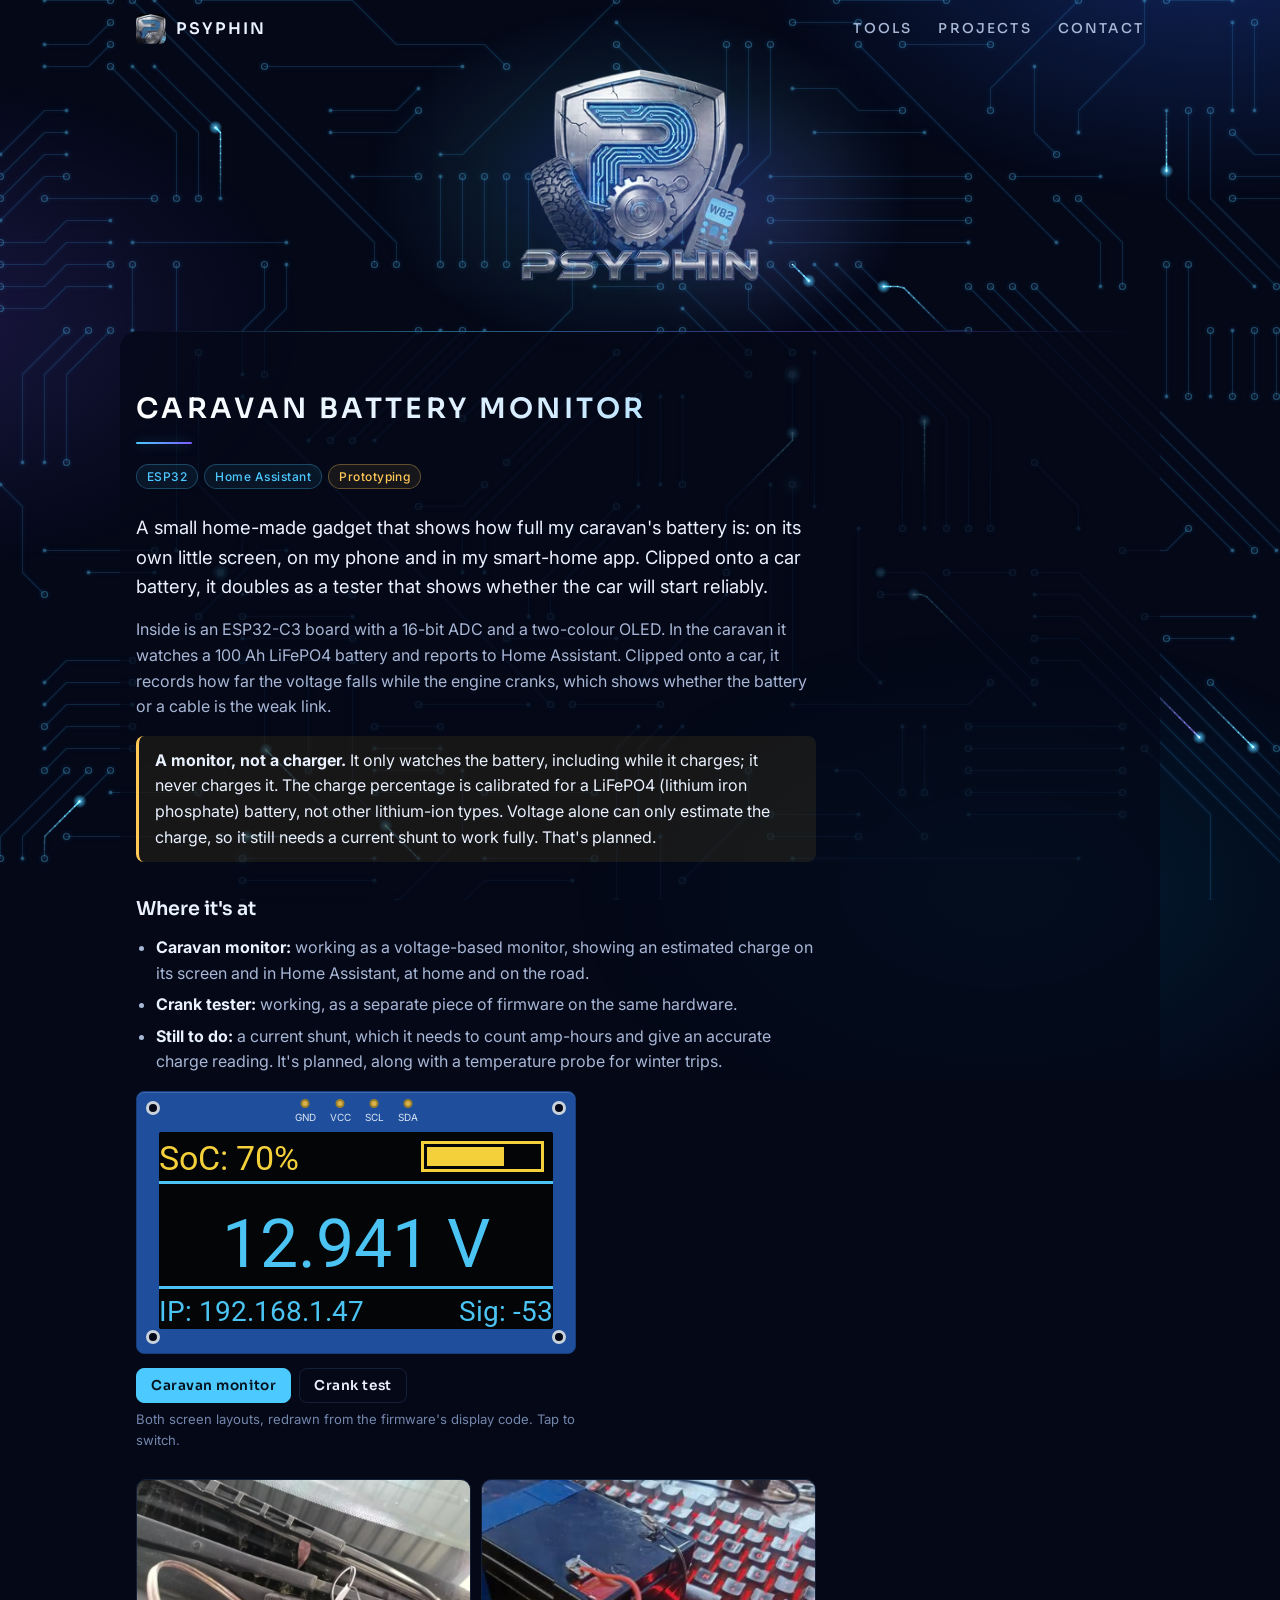
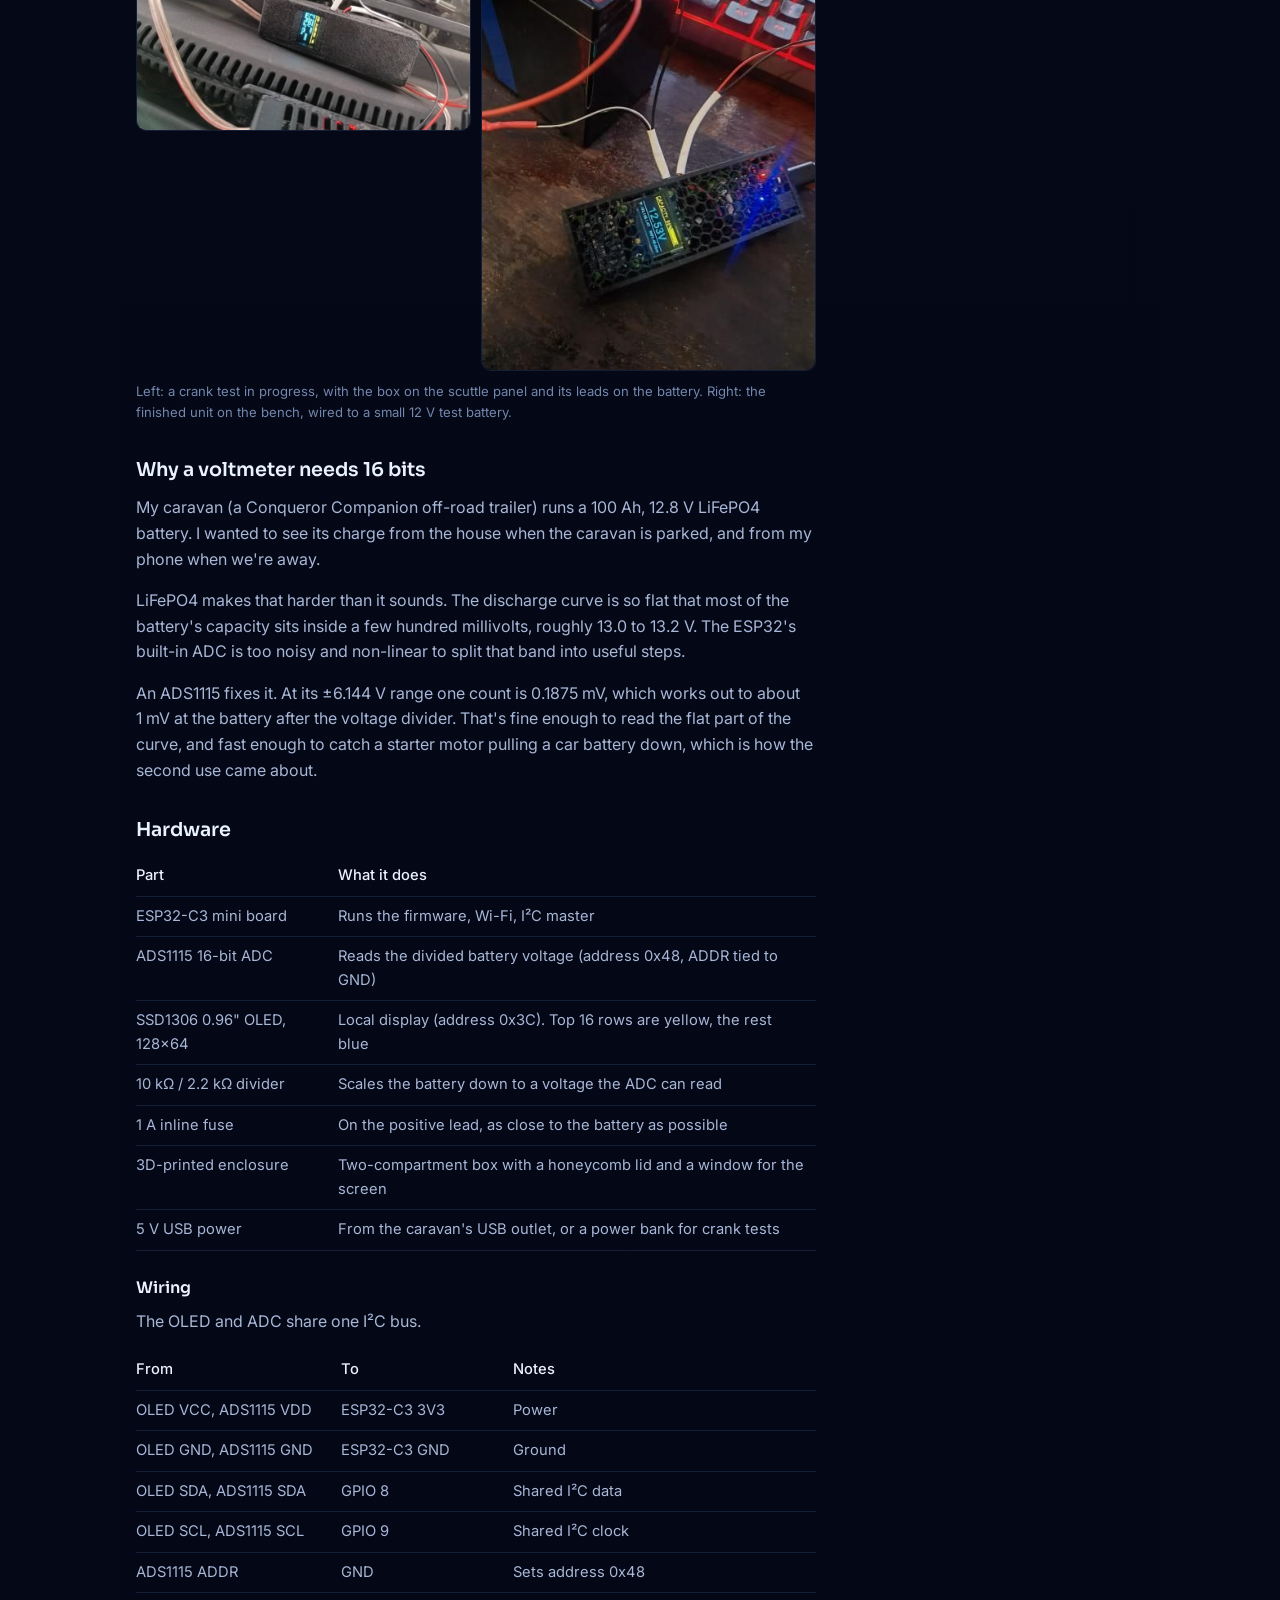
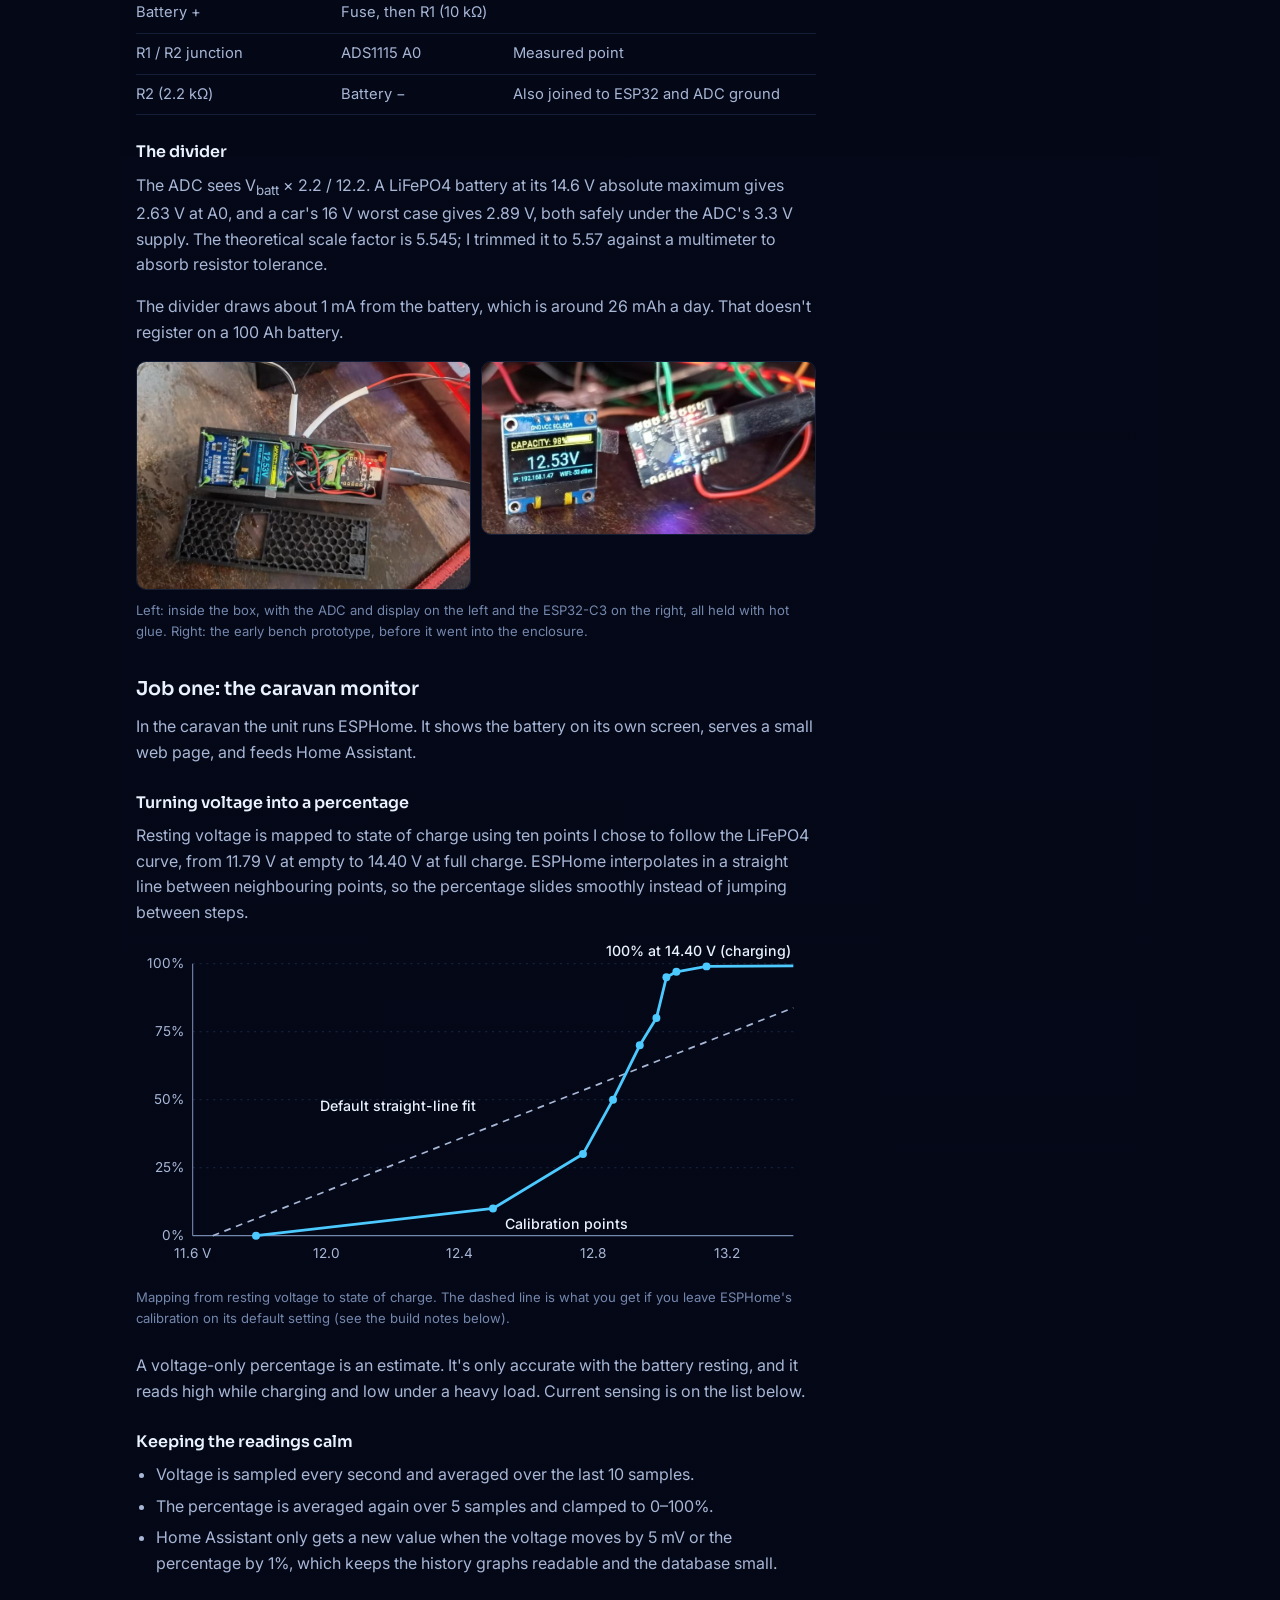
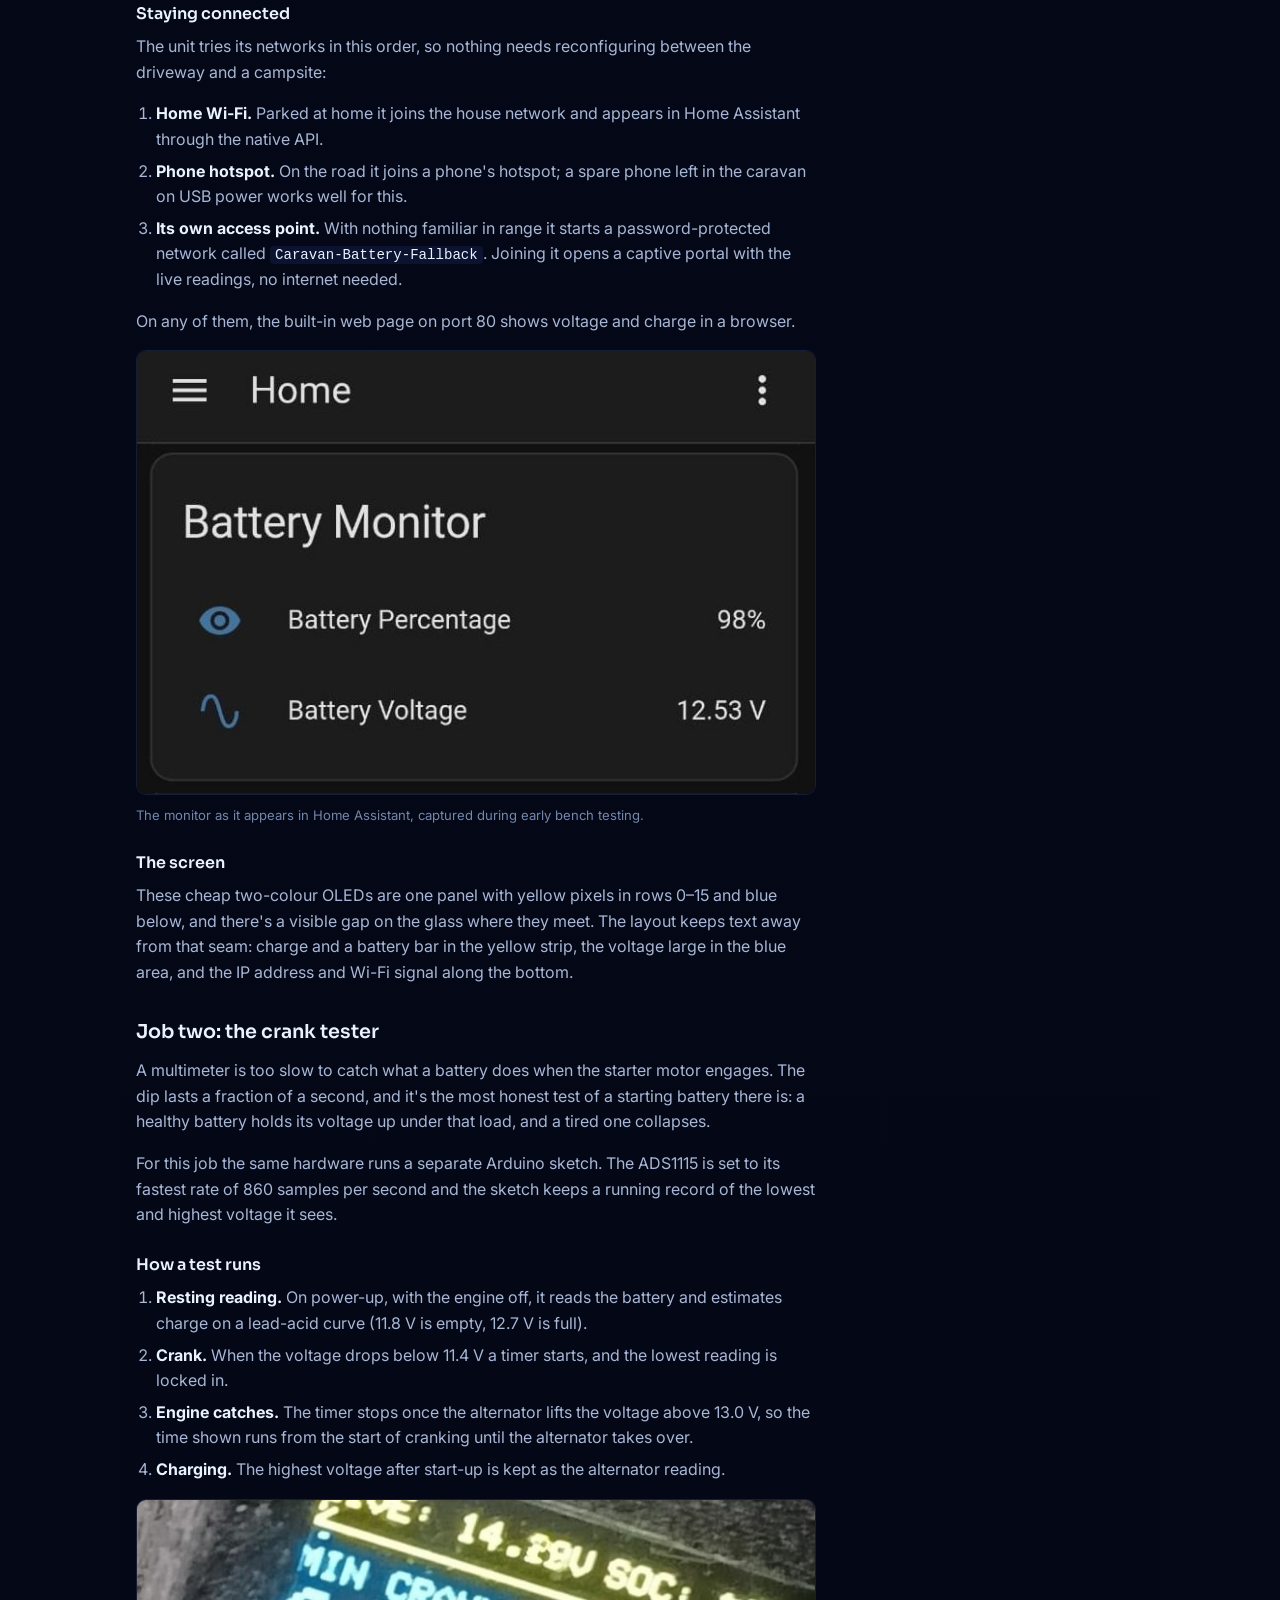
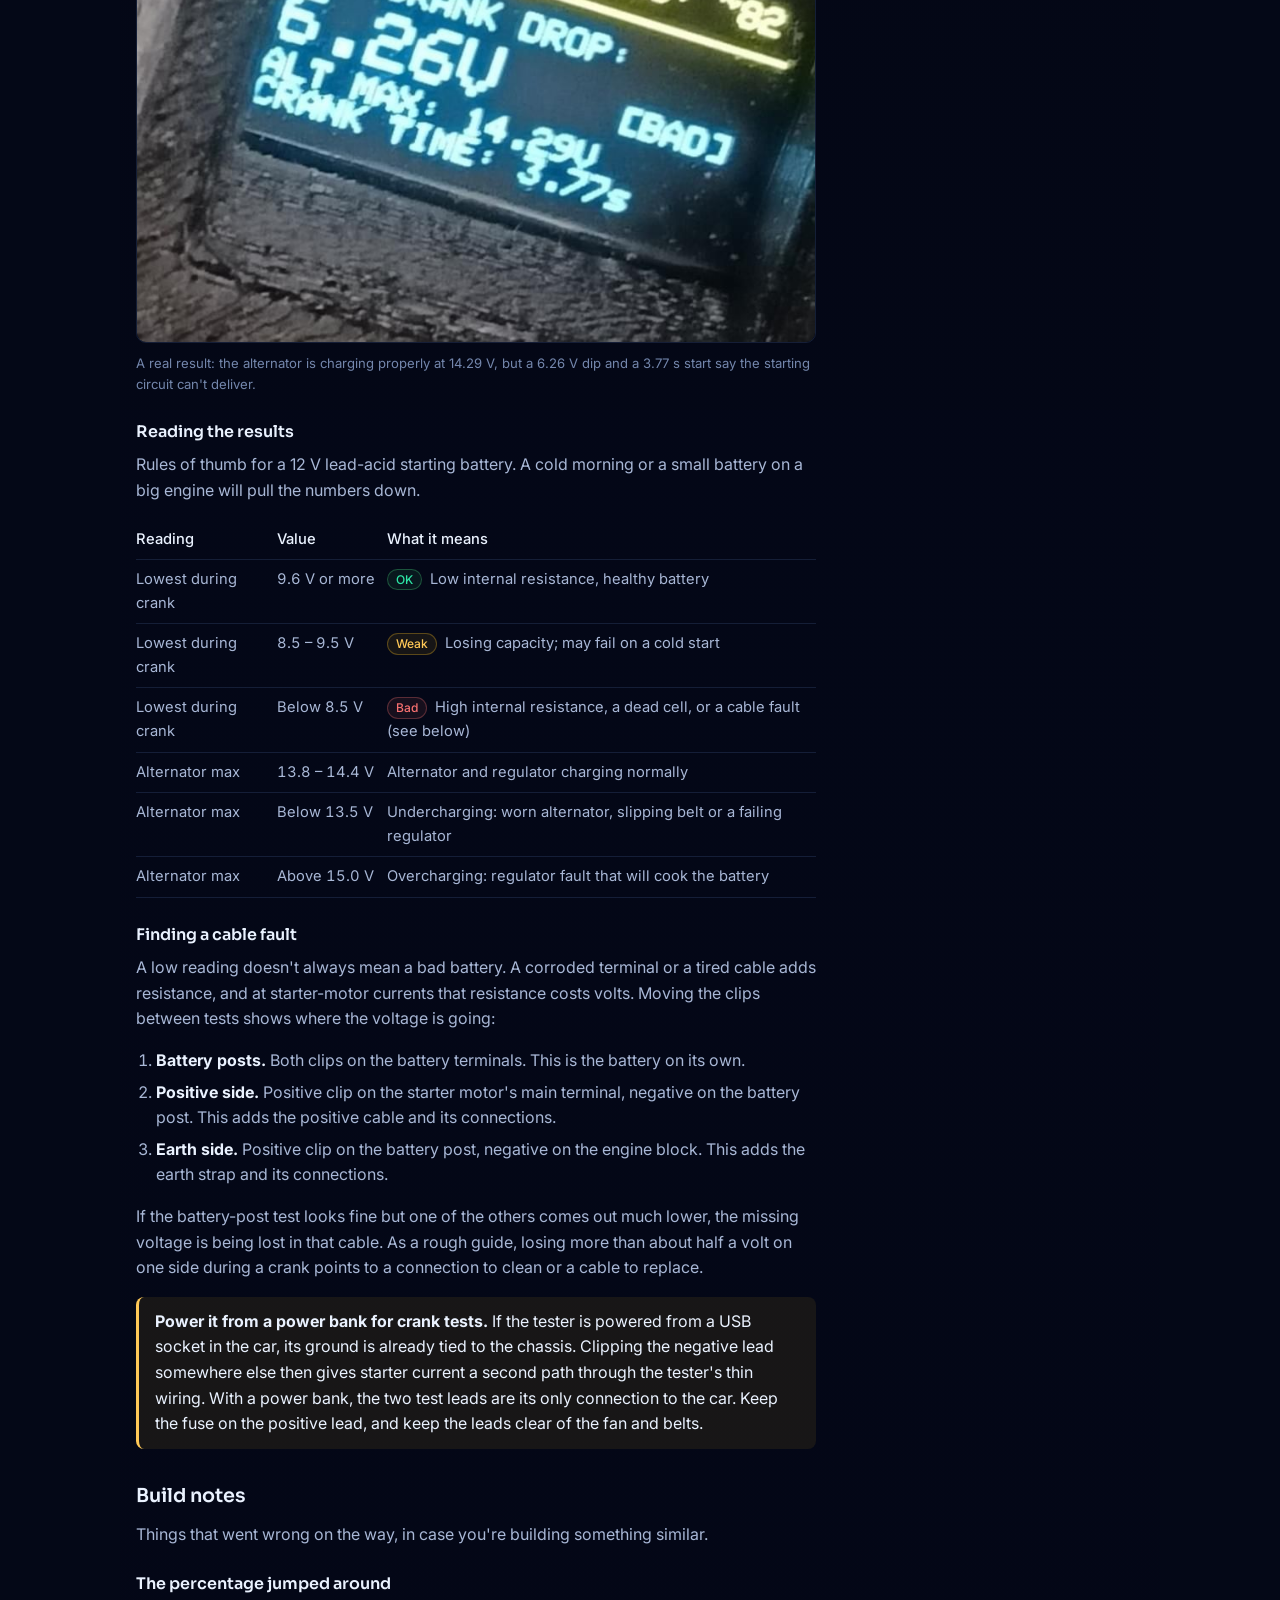
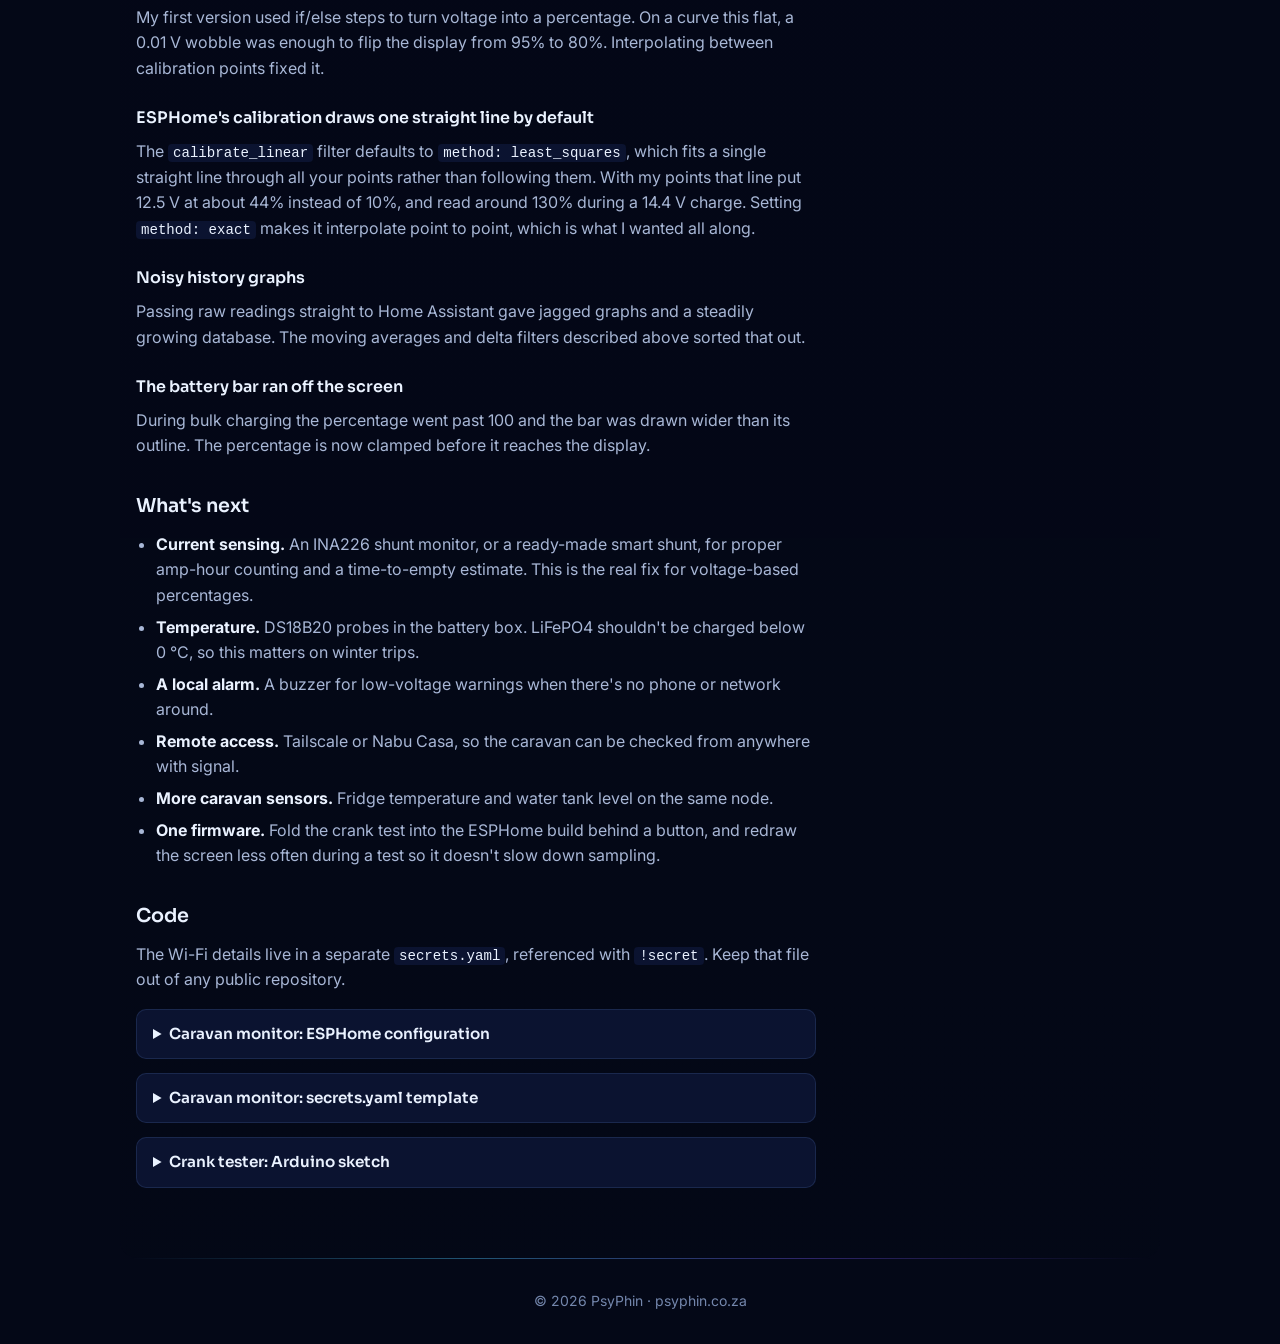
==== commit ae8f1c58: "New look: navy "deep space" with an animated circuit board The same look as fuel.psyphin.co.za: navy" ====
--- a/battery-monitor/index.html
+++ b/battery-monitor/index.html
@@ -5,9 +5,32 @@
   <meta name="viewport" content="width=device-width, initial-scale=1">
   <title>Caravan Battery Monitor · PsyPhin</title>
   <meta name="description" content="An ESP32-C3 battery monitor for a caravan LiFePO4 battery that doubles as a car battery crank tester. ADS1115, SSD1306, ESPHome and Home Assistant.">
-  <meta name="theme-color" content="#020203">
+  <meta name="theme-color" content="#040817">
 
   <link rel="canonical" href="https://psyphin.co.za/battery-monitor/">
+  <script type="application/ld+json">
+  {
+    "@context": "https://schema.org",
+    "@type": "TechArticle",
+    "headline": "Caravan Battery Monitor",
+    "description": "An ESP32-C3 battery monitor for a caravan LiFePO4 battery that doubles as a car battery crank tester. ADS1115, SSD1306, ESPHome and Home Assistant.",
+    "url": "https://psyphin.co.za/battery-monitor/",
+    "image": "https://psyphin.co.za/assets/img/projects/battery-monitor.jpg",
+    "inLanguage": "en-ZA",
+    "datePublished": "2026-09-28",
+    "dateModified": "2026-10-14",
+    "author": {
+      "@type": "Organization",
+      "name": "PsyPhin",
+      "url": "https://psyphin.co.za/"
+    },
+    "publisher": {
+      "@type": "Organization",
+      "name": "PsyPhin",
+      "url": "https://psyphin.co.za/"
+    }
+  }
+  </script>
   <meta property="og:type" content="website">
   <meta property="og:url" content="https://psyphin.co.za/battery-monitor/">
   <meta property="og:title" content="Caravan Battery Monitor · PsyPhin">
@@ -23,7 +46,7 @@
   <link rel="preconnect" href="https://fonts.googleapis.com">
   <link rel="preconnect" href="https://fonts.gstatic.com" crossorigin>
   <!-- Roboto and VT323 draw the recreated OLED screens in the firmware's own fonts -->
-  <link rel="stylesheet" href="https://fonts.googleapis.com/css2?family=Rajdhani:wght@600;700&family=Inter:wght@400;500&family=Roboto:wght@400&family=VT323&display=swap">
+  <link rel="stylesheet" href="https://fonts.googleapis.com/css2?family=Sora:wght@500;600&family=Inter:wght@400;500&family=Roboto:wght@400&family=VT323&display=swap">
   <link rel="stylesheet" href="../css/style.css">
 </head>
 <body>
@@ -60,7 +83,7 @@
 
     <section class="section">
       <!-- Title and tags come from this project's line in ../projects.js (matched by url). -->
-      <div class="project-head" data-project="battery-monitor/"><h2>Caravan Battery Monitor</h2></div>
+      <div class="project-head" data-project="battery-monitor/"><h1>Caravan Battery Monitor</h1></div>
 
       <!-- Source: E:\Claude_projects\Battery monitor (draft index.html, battery-monitor.yaml, crank_tester.ino, photos).
            Generated by .review/build_bm.py: the YAML's Wi-Fi details are replaced with !secret references,
@@ -634,6 +657,7 @@
   </footer>
 
   <script src="../projects.js"></script>
+  <script src="../js/circuit.js"></script>
   <script src="../js/main.js"></script>
   <script>
     // Switch the recreated OLED between its two firmware layouts.
--- a/css/style.css
+++ b/css/style.css
@@ -1,22 +1,27 @@
+/* "Deep space" look, shared with fuel.psyphin.co.za (since 2026-10-18): navy page,
+   drifting blue/violet light, a glowing circuit board (js/circuit.js), glass cards
+   and cyan glow. */
 :root {
-  --bg: #020203; /* matches the logo image background so it blends in */
-  --surface: #111418;
-  --surface-2: #181c21;
-  --border: #262c33;
-  --metal-light: #d7dde3;
-  --metal: #9aa4ae;
-  --metal-dark: #5d6670;
-  --text: #e6ebef;
-  --text-muted: #9aa4ae;
-  --accent: #3fb6ff;
-  --accent-strong: #1e8fff;
-  --accent-glow: rgba(63, 182, 255, 0.35);
-  --green: #4ade80;
-  --amber: #fbbf24;
-  --radius: 14px;
+  --bg: #040817;
+  --surface: #0b1330;
+  --surface-2: #101a3c;
+  --glass: rgba(11, 19, 48, 0.58);
+  --border: rgba(120, 170, 255, 0.14);
+  --metal-light: #eaf2ff;
+  --metal: #a8b7d6;
+  --metal-dark: #7487ad;
+  --text: #eaf2ff;
+  --text-muted: #a8b7d6;
+  --accent: #4cc9ff;
+  --accent-strong: #2f6bff;
+  --accent-glow: rgba(76, 201, 255, 0.35);
+  --violet: #7c5cff;
+  --green: #2ee6a6;
+  --amber: #ffc857;
+  --radius: 18px;
   --max-width: 1040px;
   --font-body: "Inter", system-ui, -apple-system, "Segoe UI", Roboto, sans-serif;
-  --font-display: "Rajdhani", "Segoe UI", system-ui, sans-serif;
+  --font-display: "Sora", "Inter", system-ui, sans-serif;
 }
 
 *,
@@ -38,10 +43,16 @@
   font-size: 1rem;
   line-height: 1.6;
   -webkit-font-smoothing: antialiased;
+  overflow-x: hidden;
 }
 
 a {
   color: var(--accent);
+}
+
+::selection {
+  background: rgba(76, 201, 255, 0.35);
+  color: #fff;
 }
 
 img {
@@ -69,19 +80,49 @@
   outline-offset: 3px;
 }
 
-/* Faint circuit-trace pattern behind the top of the page, echoing the logo; fades out downwards */
+/* Fixed layers behind the whole page, the same on every PsyPhin site (change them
+   together): a glowing circuit board and slow-drifting pools of blue and violet
+   light. js/circuit.js draws the circuit on two canvases (.circuit-fx) and adds
+   .fx-circuit to <html>, which hides the static fallback tile in body::before. */
+body::before,
+body::after {
+  content: "";
+  position: fixed;
+  inset: 0;
+  z-index: -1;
+  pointer-events: none;
+}
+
 body::before {
-  content: "";
-  position: absolute;
+  background-image: url("data:image/svg+xml,%3Csvg xmlns='http://www.w3.org/2000/svg' width='180' height='180' fill='none'%3E%3Cfilter id='g' filterUnits='userSpaceOnUse' x='-20' y='-20' width='220' height='220'%3E%3CfeGaussianBlur stdDeviation='1.8' result='b'/%3E%3CfeMerge%3E%3CfeMergeNode in='b'/%3E%3CfeMergeNode in='SourceGraphic'/%3E%3C/feMerge%3E%3C/filter%3E%3Cg filter='url(%23g)'%3E%3Cg stroke='%233fb6ff' stroke-opacity='0.18' stroke-width='1.1'%3E%3Cpath d='M0 40h46l18 18h44M108 58v42l18 18h54M24 180v-44l18-18h34M180 22h-34L124 0M76 118v-20l-14-14H0M146 180v-26l12-12h22'/%3E%3C/g%3E%3Cg stroke='%235cc8ff' stroke-opacity='0.38'%3E%3Ccircle cx='108' cy='58' r='2.6'/%3E%3Ccircle cx='76' cy='118' r='2.6'/%3E%3Ccircle cx='146' cy='22' r='2.6'/%3E%3Ccircle cx='146' cy='154' r='2.6'/%3E%3C/g%3E%3C/g%3E%3C/svg%3E");
+}
+
+.fx-circuit body::before {
+  display: none;
+}
+
+body::after {
+  z-index: -2;
+  inset: -20%;
+  background:
+    radial-gradient(38% 32% at 82% 8%, rgba(47, 107, 255, 0.3), transparent 70%),
+    radial-gradient(30% 28% at 10% 40%, rgba(124, 92, 255, 0.18), transparent 70%),
+    radial-gradient(34% 30% at 70% 85%, rgba(0, 180, 255, 0.12), transparent 70%);
+  animation: aurora 38s ease-in-out infinite alternate;
+}
+
+@keyframes aurora {
+  0% { transform: translate3d(0, 0, 0) scale(1); }
+  50% { transform: translate3d(-4%, 3%, 0) scale(1.06); }
+  100% { transform: translate3d(3%, -2%, 0) scale(1.02); }
+}
+
+.circuit-fx {
+  position: fixed;
   top: 0;
   left: 0;
-  right: 0;
-  height: 1100px;
   z-index: -1;
   pointer-events: none;
-  background-image: url("data:image/svg+xml,%3Csvg xmlns='http://www.w3.org/2000/svg' width='180' height='180' fill='none'%3E%3Cg stroke='%233fb6ff' stroke-opacity='0.09' stroke-width='1'%3E%3Cpath d='M0 40h46l18 18h44M108 58v42l18 18h54M24 180v-44l18-18h34M180 22h-34L124 0M76 118v-20l-14-14H0M146 180v-26l12-12h22'/%3E%3C/g%3E%3Cg fill='%233fb6ff' fill-opacity='0.16'%3E%3Ccircle cx='108' cy='58' r='2.2'/%3E%3Ccircle cx='76' cy='118' r='2.2'/%3E%3Ccircle cx='146' cy='22' r='2.2'/%3E%3Ccircle cx='146' cy='154' r='2.2'/%3E%3C/g%3E%3C/svg%3E");
-  -webkit-mask-image: linear-gradient(to bottom, #000 0%, rgba(0, 0, 0, 0.6) 45%, transparent 100%);
-  mask-image: linear-gradient(to bottom, #000 0%, rgba(0, 0, 0, 0.6) 45%, transparent 100%);
 }
 
 /* Header */
@@ -91,14 +132,15 @@
   top: 0;
   z-index: 20;
   border-bottom: 1px solid transparent;
-  transition: background-color 0.3s, border-color 0.3s;
+  transition: background-color 0.3s, border-color 0.3s, box-shadow 0.3s;
 }
 
 body.scrolled .site-header {
-  background: rgba(2, 2, 3, 0.85);
-  -webkit-backdrop-filter: blur(10px);
-  backdrop-filter: blur(10px);
-  border-bottom-color: var(--border);
+  background: rgba(4, 8, 23, 0.78);
+  -webkit-backdrop-filter: blur(12px) saturate(140%);
+  backdrop-filter: blur(12px) saturate(140%);
+  border-bottom-color: rgba(76, 201, 255, 0.22);
+  box-shadow: 0 8px 30px -12px rgba(0, 0, 0, 0.7);
 }
 
 .site-header-inner {
@@ -131,13 +173,14 @@
   width: 30px;
   height: 30px;
   border-radius: 6px;
+  mix-blend-mode: lighten;
 }
 
 .brand span {
   font-family: var(--font-display);
-  font-weight: 700;
-  font-size: 1.15rem;
-  letter-spacing: 0.08em;
+  font-weight: 600;
+  font-size: 1rem;
+  letter-spacing: 0.14em;
   text-transform: uppercase;
   color: var(--metal-light);
 }
@@ -149,26 +192,43 @@
 
 .nav {
   display: flex;
-  gap: 24px;
+  gap: 26px;
 }
 
 .nav a {
+  position: relative;
   color: var(--metal);
   text-decoration: none;
   font-family: var(--font-display);
-  font-weight: 600;
-  font-size: 1.05rem;
-  letter-spacing: 0.08em;
+  font-weight: 500;
+  font-size: 0.85rem;
+  letter-spacing: 0.16em;
   text-transform: uppercase;
-  transition: color 0.2s;
-}
-
-.nav a:hover {
-  color: var(--accent);
-}
-
+  transition: color 0.2s, text-shadow 0.2s;
+}
+
+.nav a::after {
+  content: "";
+  position: absolute;
+  left: 0;
+  right: 0;
+  bottom: -6px;
+  height: 1px;
+  background: linear-gradient(90deg, transparent, var(--accent), transparent);
+  box-shadow: 0 0 8px var(--accent);
+  transform: scaleX(0);
+  transition: transform 0.25s ease;
+}
+
+.nav a:hover,
 .nav a[aria-current="page"] {
   color: var(--accent);
+  text-shadow: 0 0 12px var(--accent-glow);
+}
+
+.nav a:hover::after,
+.nav a[aria-current="page"]::after {
+  transform: scaleX(1);
 }
 
 /* Hero */
@@ -179,6 +239,7 @@
   margin: 0 auto;
   padding: 0 16px 56px;
   text-align: center;
+  overflow-x: clip; /* the glow is wider than a phone screen */
 }
 
 .hero::before {
@@ -191,8 +252,10 @@
   transform: translate(-50%, -50%);
   z-index: -1;
   pointer-events: none;
-  background: radial-gradient(ellipse at center, rgba(30, 143, 255, 0.2), rgba(30, 143, 255, 0.06) 40%, transparent 70%);
-  animation: glow-in 1.8s ease-out both;
+  background:
+    radial-gradient(ellipse at center, rgba(47, 107, 255, 0.28), rgba(76, 201, 255, 0.08) 40%, transparent 70%),
+    radial-gradient(ellipse 40% 50% at 70% 60%, rgba(124, 92, 255, 0.14), transparent 70%);
+  animation: glow-in 1.8s ease-out both, breathe 9s ease-in-out 1.8s infinite;
 }
 
 .hero--compact::before {
@@ -203,6 +266,11 @@
 @keyframes glow-in {
   from { opacity: 0; }
   to { opacity: 1; }
+}
+
+@keyframes breathe {
+  0%, 100% { opacity: 1; }
+  50% { opacity: 0.7; }
 }
 
 .hero-logo {
@@ -216,6 +284,7 @@
   -webkit-mask-composite: source-in;
   mask-image: linear-gradient(90deg, transparent, #000 6%, #000 94%, transparent), linear-gradient(transparent, #000 5%, #000 95%, transparent);
   mask-composite: intersect;
+  animation: rise 1s ease-out both;
 }
 
 .hero--compact {
@@ -230,34 +299,53 @@
 /* Sections */
 
 .section {
+  position: relative;
   max-width: var(--max-width);
   margin: 0 auto;
   padding: 56px 16px;
-  border-top: 1px solid var(--border);
-}
-
+}
+
+/* A glowing line across the top of each section. */
+.section::before {
+  content: "";
+  position: absolute;
+  top: 0;
+  left: 16px;
+  right: 16px;
+  height: 1px;
+  background: linear-gradient(90deg, transparent, rgba(76, 201, 255, 0.45) 30%, rgba(124, 92, 255, 0.4) 70%, transparent);
+}
+
+.section h1,
 .section h2 {
   margin: 0 0 28px;
   font-family: var(--font-display);
-  font-size: 2rem;
-  font-weight: 700;
-  letter-spacing: 0.06em;
+  font-size: 1.75rem;
+  font-weight: 600;
+  letter-spacing: 0.12em;
   text-transform: uppercase;
-  background: linear-gradient(180deg, var(--metal-light) 0%, var(--metal) 55%, var(--metal-dark) 100%);
+  background: linear-gradient(100deg, #ffffff 0%, #d6ecff 40%, #7fd6ff 75%, #8f7bff 100%);
   -webkit-background-clip: text;
   background-clip: text;
   color: transparent;
 }
 
+.section h1::after,
 .section h2::after {
   content: "";
   display: block;
-  width: 48px;
-  height: 3px;
-  margin-top: 8px;
-  background: var(--accent);
+  width: 56px;
+  height: 2px;
+  margin-top: 10px;
+  background: linear-gradient(90deg, var(--accent), var(--violet));
   box-shadow: 0 0 12px var(--accent-glow);
   border-radius: 2px;
+}
+
+/* Project pages: a dark band behind the text so the circuit doesn't run through it. */
+.section:has(.prose) {
+  background: linear-gradient(180deg, rgba(4, 8, 23, 0.74), rgba(4, 8, 23, 0.62));
+  border-radius: var(--radius);
 }
 
 /* Project cards */
@@ -269,27 +357,45 @@
 }
 
 .card {
+  position: relative;
   display: flex;
   flex-direction: column;
   overflow: hidden;
   padding: 24px;
-  background: linear-gradient(160deg, var(--surface-2), var(--surface));
+  background: linear-gradient(180deg, rgba(255, 255, 255, 0.035), rgba(255, 255, 255, 0.008)), var(--glass);
+  -webkit-backdrop-filter: blur(14px) saturate(140%);
+  backdrop-filter: blur(14px) saturate(140%);
   border: 1px solid var(--border);
   border-radius: var(--radius);
-  transition: border-color 0.2s, box-shadow 0.2s, transform 0.2s;
+  box-shadow: 0 24px 48px -24px rgba(0, 0, 0, 0.7), inset 0 1px 0 rgba(255, 255, 255, 0.05);
+  transition: border-color 0.25s, box-shadow 0.25s, transform 0.25s;
+}
+
+/* Thin glowing highlight along the card's top edge. */
+.card::before {
+  content: "";
+  position: absolute;
+  top: 0;
+  left: 24px;
+  right: 24px;
+  z-index: 1;
+  height: 1px;
+  background: linear-gradient(90deg, transparent, rgba(76, 201, 255, 0.7), rgba(124, 92, 255, 0.55), transparent);
+  pointer-events: none;
 }
 
 .card:hover {
-  border-color: rgba(63, 182, 255, 0.5);
-  box-shadow: 0 0 0 1px rgba(63, 182, 255, 0.15), 0 10px 30px -10px var(--accent-glow);
-  transform: translateY(-2px);
+  border-color: rgba(76, 201, 255, 0.4);
+  box-shadow: 0 24px 48px -24px rgba(0, 0, 0, 0.7), 0 0 36px -10px rgba(76, 201, 255, 0.5);
+  transform: translateY(-3px);
 }
 
 .card h3 {
   margin: 0 0 8px;
   font-family: var(--font-display);
-  font-size: 1.5rem;
-  font-weight: 700;
+  font-size: 1.25rem;
+  font-weight: 600;
+  letter-spacing: -0.01em;
   color: var(--metal-light);
 }
 
@@ -312,7 +418,7 @@
   width: 100%;
   height: 100%;
   object-fit: cover;
-  transition: transform 0.4s ease;
+  transition: transform 0.5s ease;
 }
 
 .card:hover .card-media img {
@@ -332,7 +438,7 @@
 }
 
 .card.reveal.is-visible {
-  animation: rise 0.6s ease-out both;
+  animation: rise 0.7s cubic-bezier(0.2, 0.8, 0.2, 1) both;
   animation-delay: var(--delay, 0ms);
 }
 
@@ -356,48 +462,68 @@
   font-weight: 500;
   letter-spacing: 0.04em;
   color: var(--accent);
-  background: rgba(63, 182, 255, 0.08);
-  border: 1px solid rgba(63, 182, 255, 0.25);
+  background: rgba(76, 201, 255, 0.08);
+  border: 1px solid rgba(76, 201, 255, 0.28);
   border-radius: 999px;
 }
 
 .tags li.tag--green {
   color: var(--green);
-  background: rgba(74, 222, 128, 0.08);
-  border-color: rgba(74, 222, 128, 0.3);
+  background: rgba(46, 230, 166, 0.08);
+  border-color: rgba(46, 230, 166, 0.32);
 }
 
 .tags li.tag--amber {
   color: var(--amber);
-  background: rgba(251, 191, 36, 0.08);
-  border-color: rgba(251, 191, 36, 0.3);
+  background: rgba(255, 200, 87, 0.08);
+  border-color: rgba(255, 200, 87, 0.32);
 }
 
 .tags li.tag--grey {
   color: var(--metal);
-  background: rgba(154, 164, 174, 0.08);
-  border-color: rgba(154, 164, 174, 0.3);
+  background: rgba(168, 183, 214, 0.08);
+  border-color: rgba(168, 183, 214, 0.3);
 }
 
 .button {
+  position: relative;
+  overflow: hidden;
   align-self: flex-start;
-  padding: 10px 20px;
+  padding: 10px 22px;
   font-family: var(--font-display);
-  font-size: 1.05rem;
-  font-weight: 700;
-  letter-spacing: 0.06em;
+  font-size: 0.85rem;
+  font-weight: 600;
+  letter-spacing: 0.08em;
   text-transform: uppercase;
   text-decoration: none;
-  color: #04121d;
-  background: linear-gradient(180deg, var(--accent), var(--accent-strong));
-  border-radius: 8px;
-  box-shadow: 0 0 16px -2px var(--accent-glow);
-  transition: box-shadow 0.2s, filter 0.2s;
+  color: #031022;
+  background: linear-gradient(100deg, var(--accent-strong), var(--accent));
+  border: 1px solid rgba(140, 220, 255, 0.6);
+  border-radius: 999px;
+  box-shadow: 0 0 0 1px rgba(76, 201, 255, 0.25), 0 8px 28px -8px rgba(47, 140, 255, 0.65);
+  transition: box-shadow 0.2s;
+}
+
+/* A sheen sweeps across on hover. */
+.button::before {
+  content: "";
+  position: absolute;
+  top: 0;
+  bottom: 0;
+  left: -60%;
+  width: 40%;
+  background: linear-gradient(100deg, transparent, rgba(255, 255, 255, 0.55), transparent);
+  transform: skewX(-20deg);
+  transition: left 0.6s ease;
+  pointer-events: none;
 }
 
 .button:hover {
-  filter: brightness(1.1);
-  box-shadow: 0 0 24px 0 var(--accent-glow);
+  box-shadow: 0 0 0 1px rgba(76, 201, 255, 0.5), 0 10px 36px -6px rgba(76, 201, 255, 0.75);
+}
+
+.button:hover::before {
+  left: 120%;
 }
 
 .button::after {
@@ -410,15 +536,15 @@
 
 .button--secondary {
   color: var(--metal-light);
-  background: transparent;
-  border: 1px solid var(--border);
+  background: rgba(11, 19, 48, 0.5);
+  border: 1px solid rgba(76, 201, 255, 0.3);
   box-shadow: none;
   cursor: pointer;
 }
 
 .button--secondary:hover {
-  border-color: rgba(63, 182, 255, 0.5);
-  box-shadow: none;
+  border-color: var(--accent);
+  box-shadow: 0 0 22px -6px var(--accent-glow);
 }
 
 /* Project pages (dmr-hotspot/, ...) */
@@ -454,8 +580,8 @@
 .prose h4 {
   margin: 24px 0 8px;
   font-family: var(--font-display);
-  font-size: 1.1rem;
-  font-weight: 700;
+  font-size: 1rem;
+  font-weight: 600;
   color: var(--metal-light);
 }
 
@@ -589,8 +715,8 @@
 .prose h3 {
   margin: 32px 0 10px;
   font-family: var(--font-display);
-  font-size: 1.35rem;
-  font-weight: 700;
+  font-size: 1.2rem;
+  font-weight: 600;
   color: var(--metal-light);
 }
 
@@ -672,8 +798,8 @@
   transform: translateX(-50%);
   display: flex;
   gap: 14px;
-  font-family: var(--font-display);
-  font-size: 0.72rem;
+  font-family: var(--font-body);
+  font-size: 0.62rem;
   color: #dce6f5;
 }
 
@@ -724,7 +850,7 @@
 .oled-modes button {
   padding: 8px 14px;
   font-family: var(--font-display);
-  font-size: 1rem;
+  font-size: 0.85rem;
   font-weight: 600;
   letter-spacing: 0.04em;
   color: var(--metal-light);
@@ -790,8 +916,8 @@
 .prose details.code summary {
   padding: 12px 16px;
   font-family: var(--font-display);
-  font-size: 1.1rem;
-  font-weight: 700;
+  font-size: 0.95rem;
+  font-weight: 600;
   color: var(--metal-light);
   cursor: pointer;
 }
@@ -810,6 +936,7 @@
 .code-bar button {
   padding: 5px 12px;
   font-family: var(--font-display);
+  font-size: 0.8rem;
   font-weight: 600;
   color: var(--metal-light);
   background: transparent;
@@ -834,7 +961,10 @@
 .contact-card {
   max-width: 560px;
   padding: 28px 24px;
-  background: linear-gradient(160deg, var(--surface-2), var(--surface));
+  background: linear-gradient(180deg, rgba(255, 255, 255, 0.035), rgba(255, 255, 255, 0.008)), var(--glass);
+  -webkit-backdrop-filter: blur(14px) saturate(140%);
+  backdrop-filter: blur(14px) saturate(140%);
+  box-shadow: 0 24px 48px -24px rgba(0, 0, 0, 0.7), inset 0 1px 0 rgba(255, 255, 255, 0.05);
   border: 1px solid var(--border);
   border-radius: var(--radius);
 }
@@ -848,8 +978,8 @@
   display: inline-block;
   margin: 4px 0 24px;
   font-family: var(--font-display);
-  font-size: clamp(1.5rem, 6vw, 2rem);
-  font-weight: 700;
+  font-size: clamp(1.25rem, 5vw, 1.7rem);
+  font-weight: 600;
   color: var(--metal-light);
   text-decoration: none;
   overflow-wrap: anywhere;
@@ -872,11 +1002,21 @@
 /* Footer */
 
 .site-footer {
+  position: relative;
   padding: 32px 16px;
   text-align: center;
   color: var(--metal-dark);
   font-size: 0.875rem;
-  border-top: 1px solid var(--border);
+}
+
+.site-footer::before {
+  content: "";
+  position: absolute;
+  top: 0;
+  left: 10%;
+  right: 10%;
+  height: 1px;
+  background: linear-gradient(90deg, transparent, rgba(76, 201, 255, 0.4), rgba(124, 92, 255, 0.35), transparent);
 }
 
 .site-footer p {
@@ -884,6 +1024,20 @@
 }
 
 @media (max-width: 600px) {
+  .nav {
+    gap: 16px;
+  }
+
+  .nav a {
+    font-size: 0.75rem;
+    letter-spacing: 0.1em;
+  }
+
+  /* Room for the nav next to the brand mark: icon only. */
+  .brand span {
+    display: none;
+  }
+
   .gallery {
     grid-template-columns: 1fr 1fr;
     gap: 8px;
@@ -897,6 +1051,7 @@
     padding: 40px 16px;
   }
 
+  .section h1,
   .section h2 {
     font-size: 1.6rem;
   }
@@ -919,10 +1074,16 @@
 
   .card.reveal.is-visible,
   .hero::before,
+  .hero-logo,
+  body::after,
   .screen g.show {
     animation: none;
   }
 
+  .button::before {
+    display: none;
+  }
+
   .card:hover .card-media img {
     transform: none;
   }
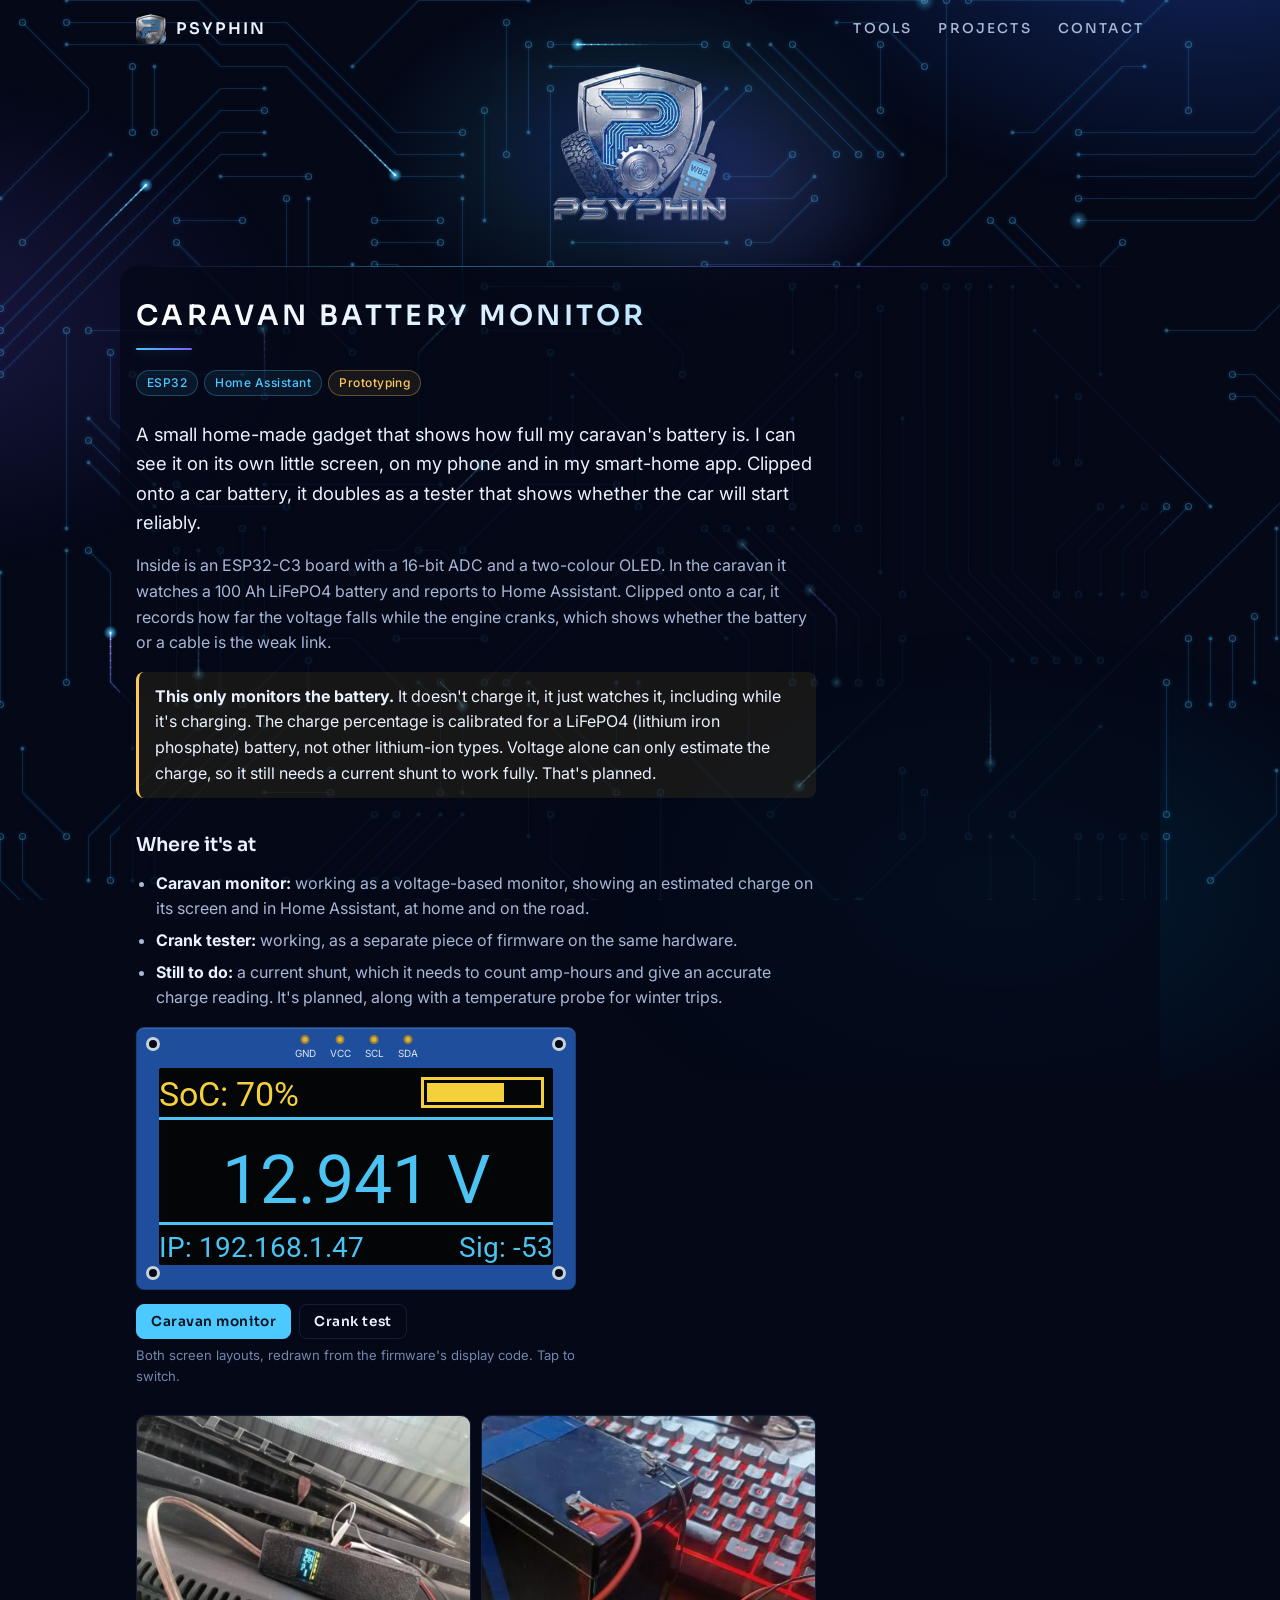
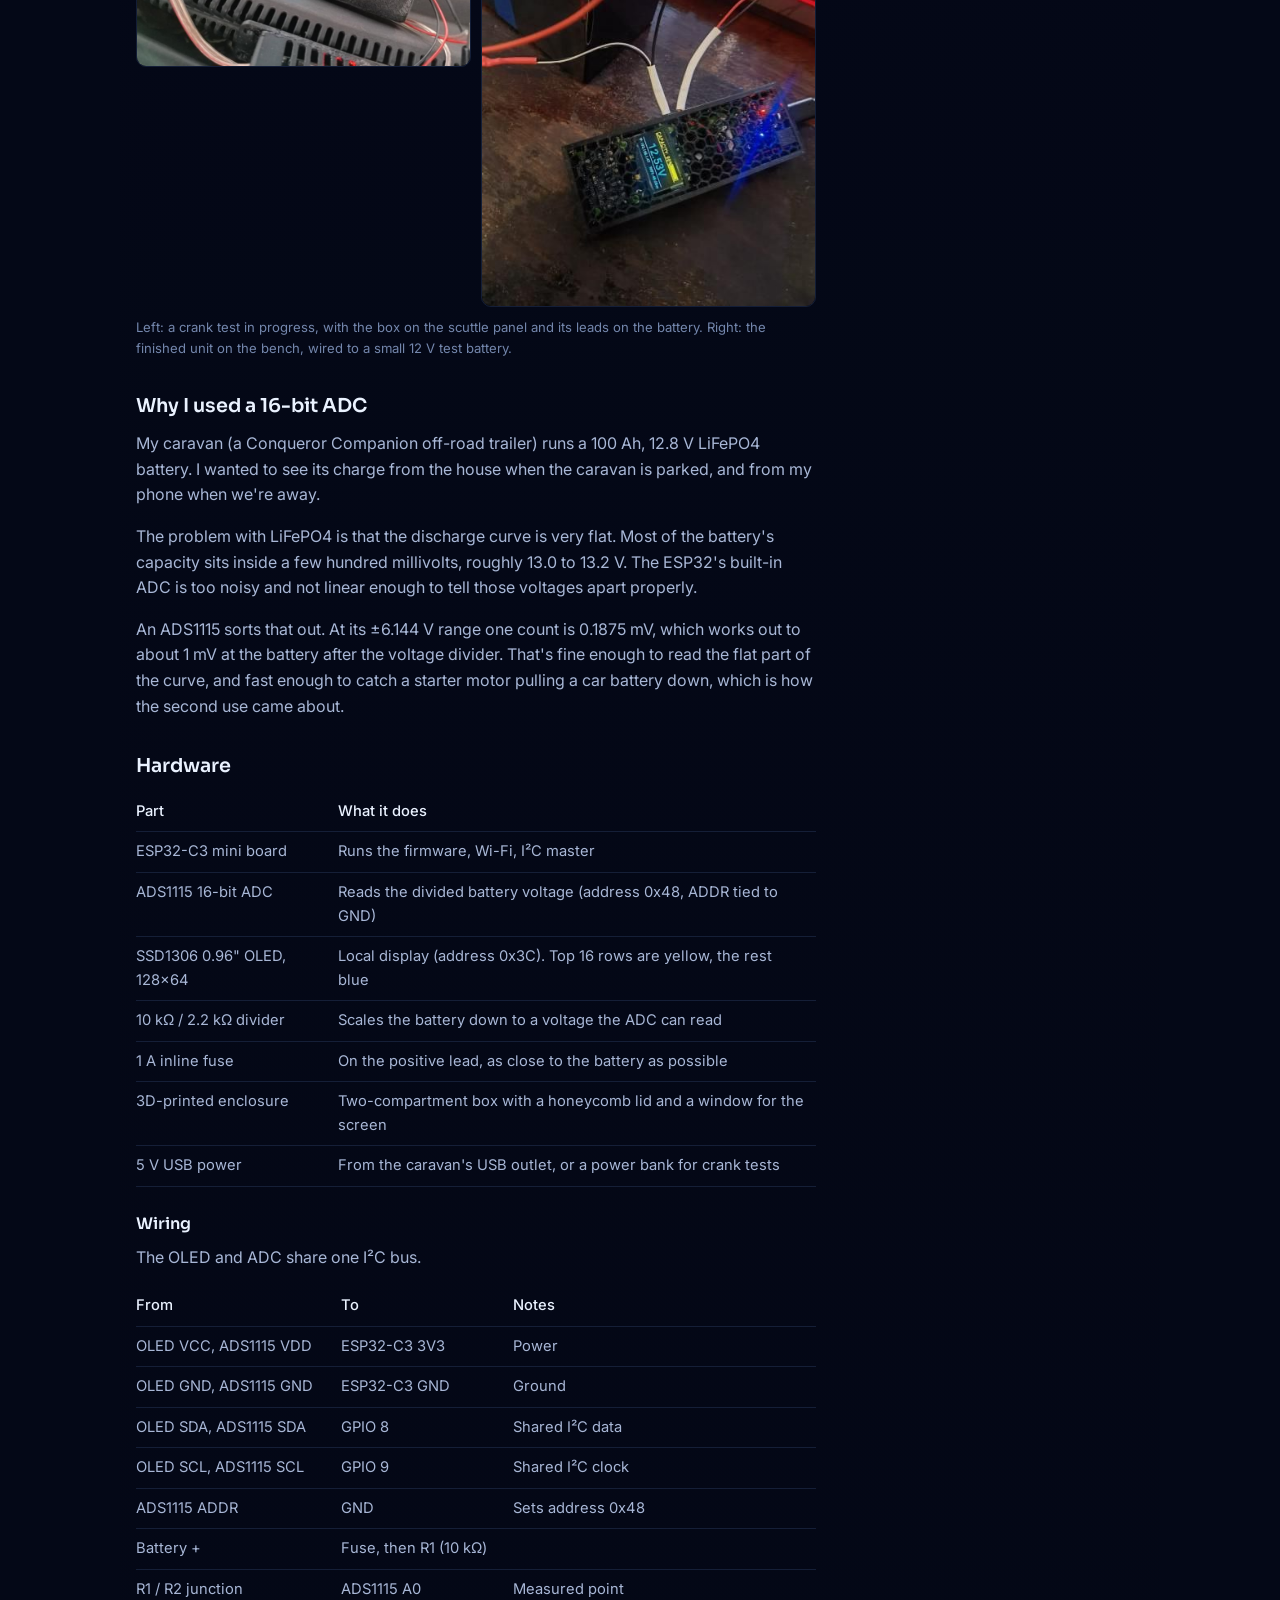
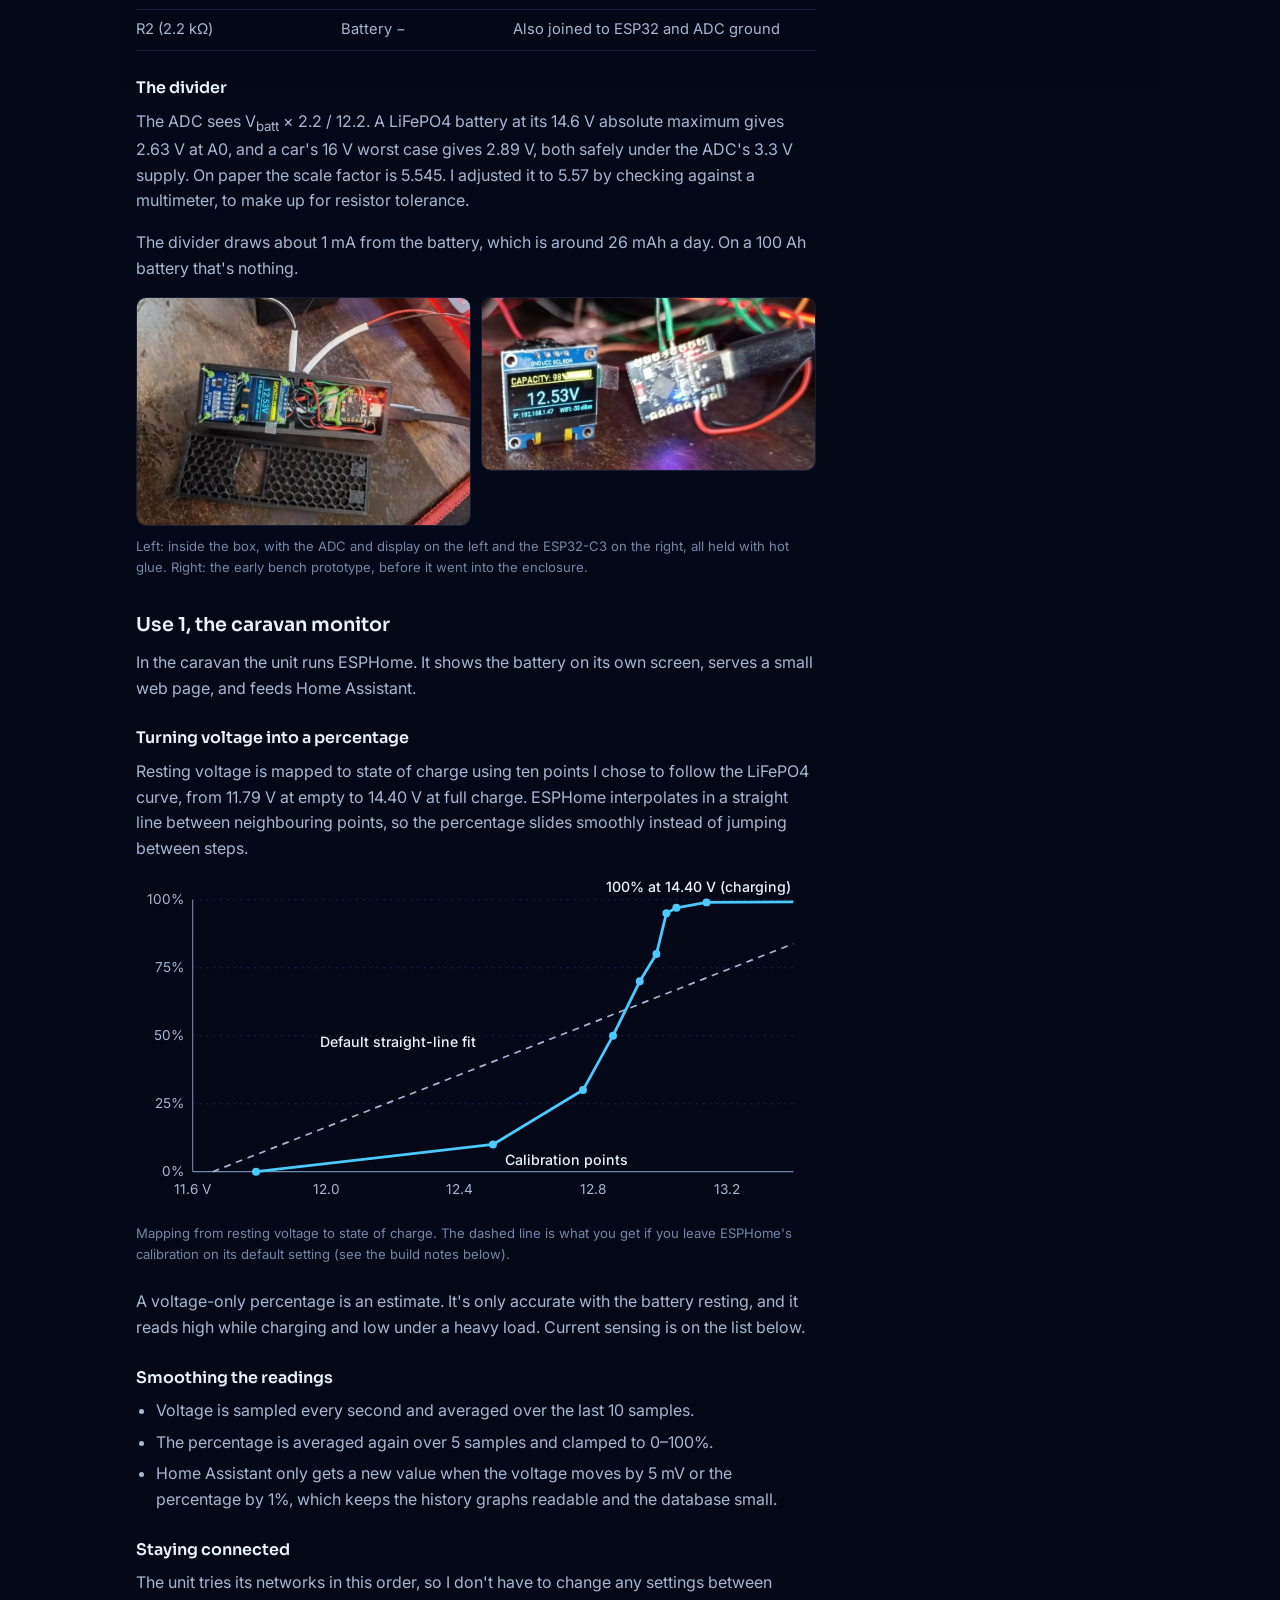
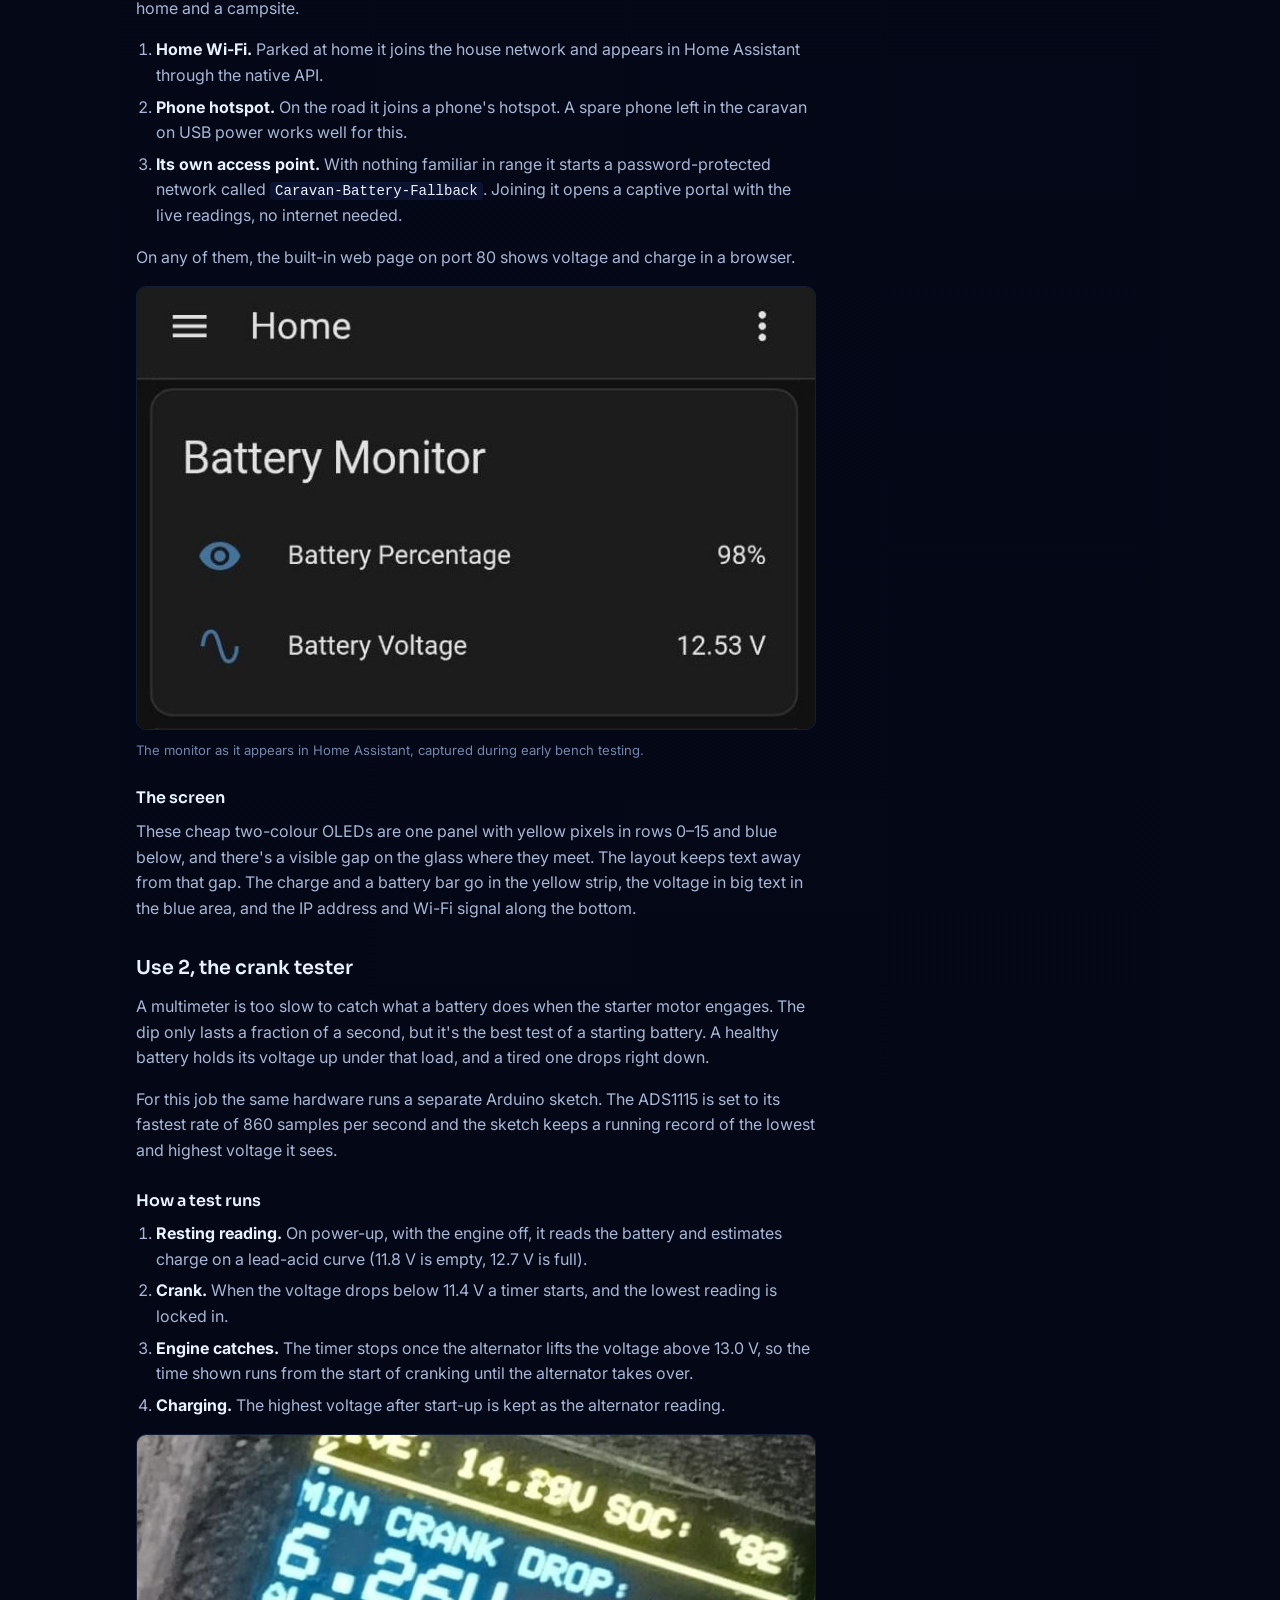
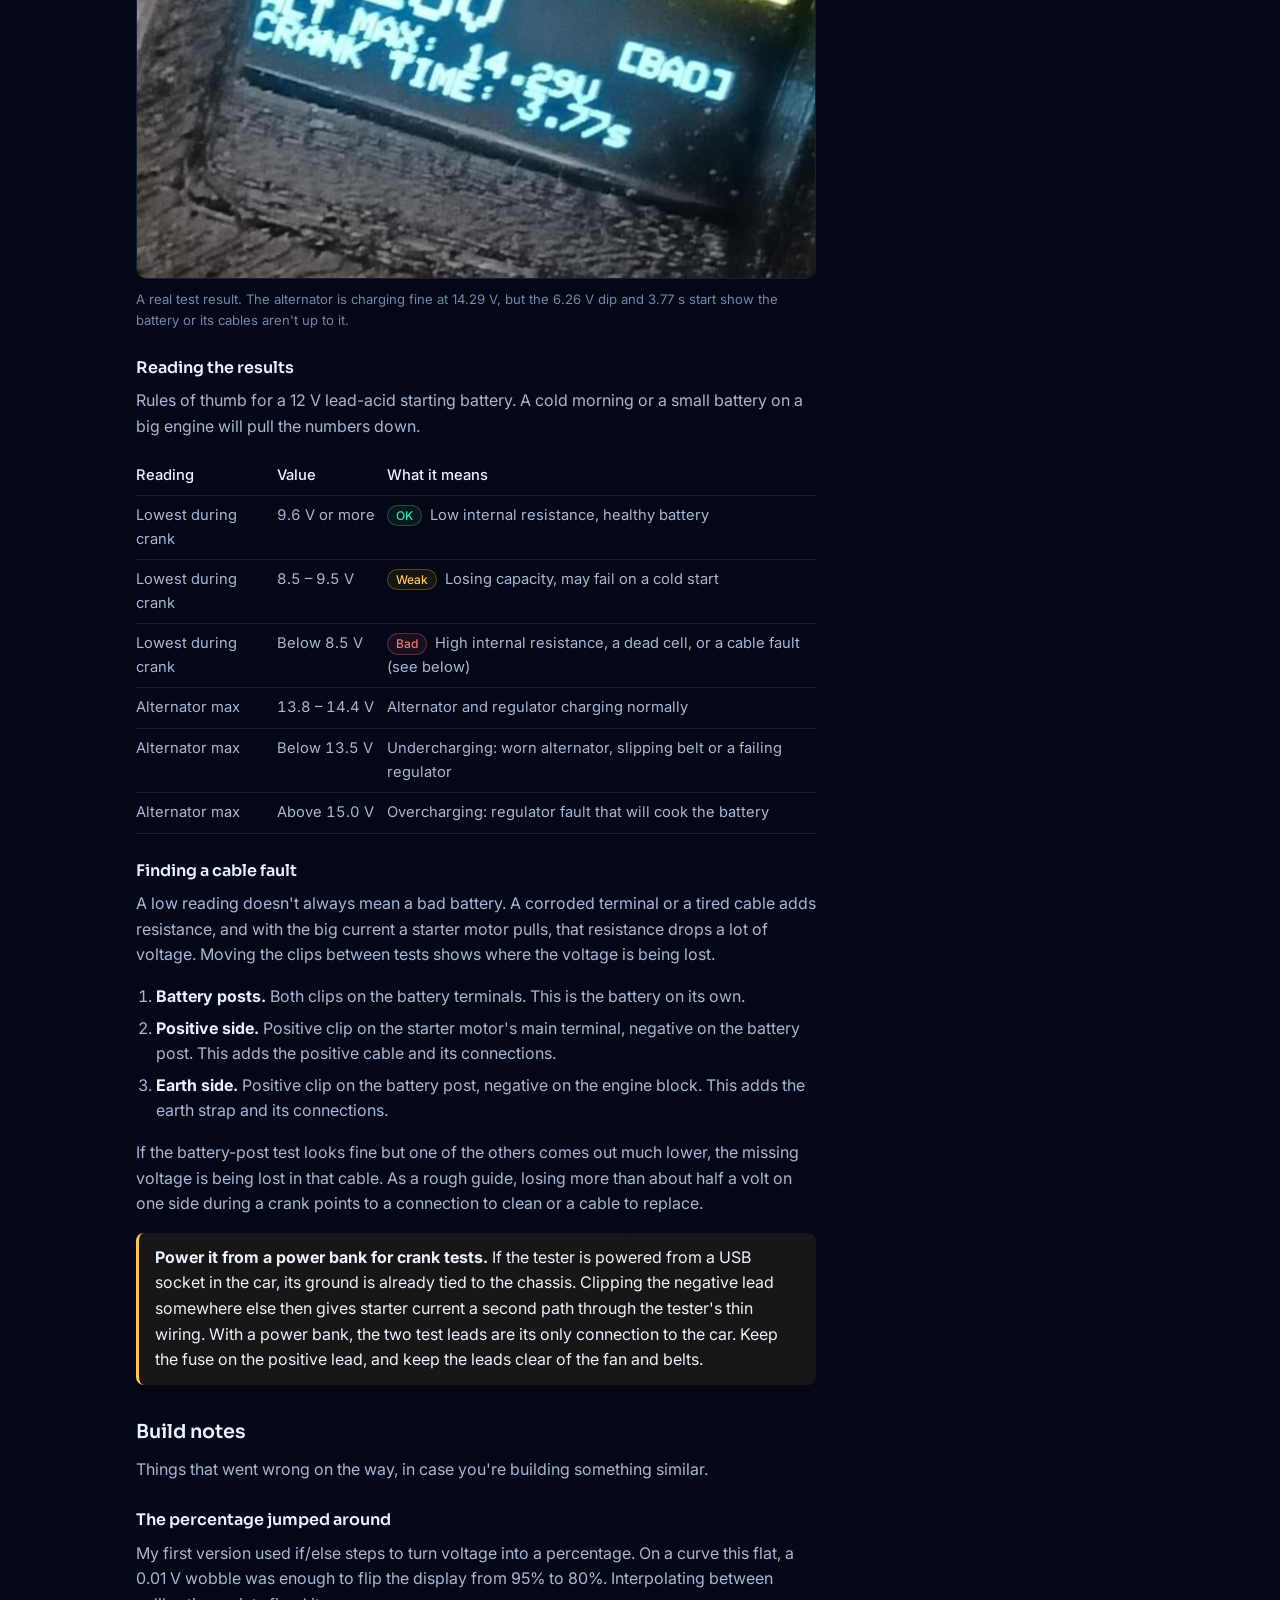
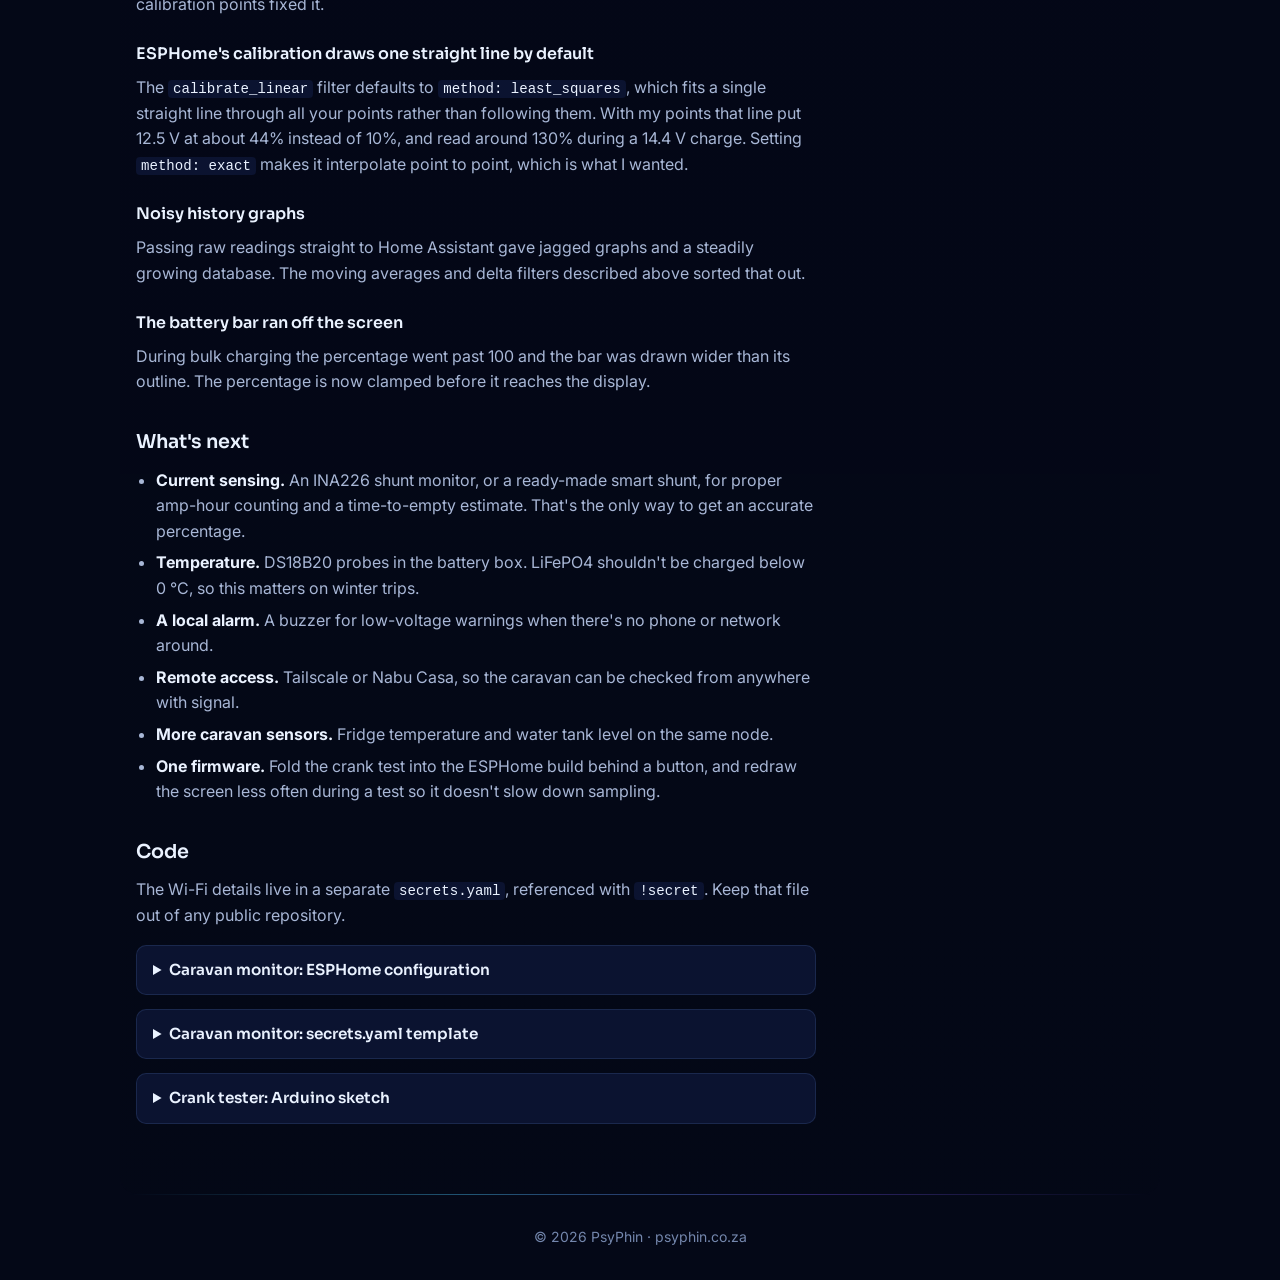
==== commit c31d76da: "Plainer wording: no semicolons or dashes, less polished phrasing Co-Authored-By: Claude Opus 5.5 <no" ====
--- a/battery-monitor/index.html
+++ b/battery-monitor/index.html
@@ -18,7 +18,7 @@
     "image": "https://psyphin.co.za/assets/img/projects/battery-monitor.jpg",
     "inLanguage": "en-ZA",
     "datePublished": "2026-09-28",
-    "dateModified": "2026-10-14",
+    "dateModified": "2026-10-20",
     "author": {
       "@type": "Organization",
       "name": "PsyPhin",
@@ -89,10 +89,10 @@
            Generated by .review/build_bm.py: the YAML's Wi-Fi details are replaced with !secret references,
            and the build refuses to write the page if any real Wi-Fi value would appear in it. -->
       <div class="prose">
-        <p class="lead">A small home-made gadget that shows how full my caravan's battery is: on its own little screen, on my phone and in my smart-home app. Clipped onto a car battery, it doubles as a tester that shows whether the car will start reliably.</p>
+        <p class="lead">A small home-made gadget that shows how full my caravan's battery is. I can see it on its own little screen, on my phone and in my smart-home app. Clipped onto a car battery, it doubles as a tester that shows whether the car will start reliably.</p>
         <p>Inside is an ESP32-C3 board with a 16-bit ADC and a two-colour OLED. In the caravan it watches a 100&nbsp;Ah LiFePO4 battery and reports to Home Assistant. Clipped onto a car, it records how far the voltage falls while the engine cranks, which shows whether the battery or a cable is the weak link.</p>
 
-        <p class="notice"><strong>A monitor, not a charger.</strong> It only watches the battery, including while it charges; it never charges it. The charge percentage is calibrated for a LiFePO4 (lithium iron phosphate) battery, not other lithium-ion types. Voltage alone can only estimate the charge, so it still needs a current shunt to work fully. That's planned.</p>
+        <p class="notice"><strong>This only monitors the battery.</strong> It doesn't charge it, it just watches it, including while it's charging. The charge percentage is calibrated for a LiFePO4 (lithium iron phosphate) battery, not other lithium-ion types. Voltage alone can only estimate the charge, so it still needs a current shunt to work fully. That's planned.</p>
 
         <h3>Where it's at</h3>
         <ul>
@@ -147,10 +147,10 @@
           <figcaption>Left: a crank test in progress, with the box on the scuttle panel and its leads on the battery. Right: the finished unit on the bench, wired to a small 12&nbsp;V test battery.</figcaption>
         </figure>
 
-        <h3>Why a voltmeter needs 16 bits</h3>
+        <h3>Why I used a 16-bit ADC</h3>
         <p>My caravan (a Conqueror Companion off-road trailer) runs a 100&nbsp;Ah, 12.8&nbsp;V LiFePO4 battery. I wanted to see its charge from the house when the caravan is parked, and from my phone when we're away.</p>
-        <p>LiFePO4 makes that harder than it sounds. The discharge curve is so flat that most of the battery's capacity sits inside a few hundred millivolts, roughly 13.0 to 13.2&nbsp;V. The ESP32's built-in ADC is too noisy and non-linear to split that band into useful steps.</p>
-        <p>An ADS1115 fixes it. At its ±6.144&nbsp;V range one count is 0.1875&nbsp;mV, which works out to about 1&nbsp;mV at the battery after the voltage divider. That's fine enough to read the flat part of the curve, and fast enough to catch a starter motor pulling a car battery down, which is how the second use came about.</p>
+        <p>The problem with LiFePO4 is that the discharge curve is very flat. Most of the battery's capacity sits inside a few hundred millivolts, roughly 13.0 to 13.2&nbsp;V. The ESP32's built-in ADC is too noisy and not linear enough to tell those voltages apart properly.</p>
+        <p>An ADS1115 sorts that out. At its ±6.144&nbsp;V range one count is 0.1875&nbsp;mV, which works out to about 1&nbsp;mV at the battery after the voltage divider. That's fine enough to read the flat part of the curve, and fast enough to catch a starter motor pulling a car battery down, which is how the second use came about.</p>
 
         <h3>Hardware</h3>
         <div class="table-wrap">
@@ -187,15 +187,15 @@
         </div>
 
         <h4>The divider</h4>
-        <p>The ADC sees V<sub>batt</sub> × 2.2 / 12.2. A LiFePO4 battery at its 14.6&nbsp;V absolute maximum gives 2.63&nbsp;V at A0, and a car's 16&nbsp;V worst case gives 2.89&nbsp;V, both safely under the ADC's 3.3&nbsp;V supply. The theoretical scale factor is 5.545; I trimmed it to 5.57 against a multimeter to absorb resistor tolerance.</p>
-        <p>The divider draws about 1&nbsp;mA from the battery, which is around 26&nbsp;mAh a day. That doesn't register on a 100&nbsp;Ah battery.</p>
+        <p>The ADC sees V<sub>batt</sub> × 2.2 / 12.2. A LiFePO4 battery at its 14.6&nbsp;V absolute maximum gives 2.63&nbsp;V at A0, and a car's 16&nbsp;V worst case gives 2.89&nbsp;V, both safely under the ADC's 3.3&nbsp;V supply. On paper the scale factor is 5.545. I adjusted it to 5.57 by checking against a multimeter, to make up for resistor tolerance.</p>
+        <p>The divider draws about 1&nbsp;mA from the battery, which is around 26&nbsp;mAh a day. On a 100&nbsp;Ah battery that's nothing.</p>
         <figure class="figs">
           <img src="img/03-inside-box-800.jpg" alt="Open enclosure: the OLED and ADS1115 board in one compartment, the ESP32-C3 and wiring glued in the other, honeycomb lid beside it" width="800" height="544" loading="lazy">
           <img src="img/04-bench-prototype-800.jpg" alt="Loose OLED module showing 12.53 V next to a tiny ESP32-C3 board on USB-C, during early testing" width="800" height="413" loading="lazy">
           <figcaption>Left: inside the box, with the ADC and display on the left and the ESP32-C3 on the right, all held with hot glue. Right: the early bench prototype, before it went into the enclosure.</figcaption>
         </figure>
 
-        <h3>Job one: the caravan monitor</h3>
+        <h3>Use 1, the caravan monitor</h3>
         <p>In the caravan the unit runs ESPHome. It shows the battery on its own screen, serves a small web page, and feeds Home Assistant.</p>
 
         <h4>Turning voltage into a percentage</h4>
@@ -235,7 +235,7 @@
         </figure>
         <p>A voltage-only percentage is an estimate. It's only accurate with the battery resting, and it reads high while charging and low under a heavy load. Current sensing is on the list below.</p>
 
-        <h4>Keeping the readings calm</h4>
+        <h4>Smoothing the readings</h4>
         <ul>
           <li>Voltage is sampled every second and averaged over the last 10 samples.</li>
           <li>The percentage is averaged again over 5 samples and clamped to 0–100%.</li>
@@ -243,10 +243,10 @@
         </ul>
 
         <h4>Staying connected</h4>
-        <p>The unit tries its networks in this order, so nothing needs reconfiguring between the driveway and a campsite:</p>
+        <p>The unit tries its networks in this order, so I don't have to change any settings between home and a campsite.</p>
         <ol>
           <li><strong>Home Wi-Fi.</strong> Parked at home it joins the house network and appears in Home Assistant through the native API.</li>
-          <li><strong>Phone hotspot.</strong> On the road it joins a phone's hotspot; a spare phone left in the caravan on USB power works well for this.</li>
+          <li><strong>Phone hotspot.</strong> On the road it joins a phone's hotspot. A spare phone left in the caravan on USB power works well for this.</li>
           <li><strong>Its own access point.</strong> With nothing familiar in range it starts a password-protected network called <code>Caravan-Battery-Fallback</code>. Joining it opens a captive portal with the live readings, no internet needed.</li>
         </ol>
         <p>On any of them, the built-in web page on port 80 shows voltage and charge in a browser.</p>
@@ -256,10 +256,10 @@
         </figure>
 
         <h4>The screen</h4>
-        <p>These cheap two-colour OLEDs are one panel with yellow pixels in rows 0–15 and blue below, and there's a visible gap on the glass where they meet. The layout keeps text away from that seam: charge and a battery bar in the yellow strip, the voltage large in the blue area, and the IP address and Wi-Fi signal along the bottom.</p>
-
-        <h3>Job two: the crank tester</h3>
-        <p>A multimeter is too slow to catch what a battery does when the starter motor engages. The dip lasts a fraction of a second, and it's the most honest test of a starting battery there is: a healthy battery holds its voltage up under that load, and a tired one collapses.</p>
+        <p>These cheap two-colour OLEDs are one panel with yellow pixels in rows 0–15 and blue below, and there's a visible gap on the glass where they meet. The layout keeps text away from that gap. The charge and a battery bar go in the yellow strip, the voltage in big text in the blue area, and the IP address and Wi-Fi signal along the bottom.</p>
+
+        <h3>Use 2, the crank tester</h3>
+        <p>A multimeter is too slow to catch what a battery does when the starter motor engages. The dip only lasts a fraction of a second, but it's the best test of a starting battery. A healthy battery holds its voltage up under that load, and a tired one drops right down.</p>
         <p>For this job the same hardware runs a separate Arduino sketch. The ADS1115 is set to its fastest rate of 860 samples per second and the sketch keeps a running record of the lowest and highest voltage it sees.</p>
 
         <h4>How a test runs</h4>
@@ -271,7 +271,7 @@
         </ol>
         <figure class="figs">
           <img class="wide" src="img/06-crank-result-800.jpg" alt="Close-up of the OLED after a crank test: live 14.29 V, minimum crank drop 6.26 V marked BAD, alternator max 14.29 V, crank time 3.77 s" width="800" height="522" loading="lazy">
-          <figcaption>A real result: the alternator is charging properly at 14.29&nbsp;V, but a 6.26&nbsp;V dip and a 3.77&nbsp;s start say the starting circuit can't deliver.</figcaption>
+          <figcaption>A real test result. The alternator is charging fine at 14.29&nbsp;V, but the 6.26&nbsp;V dip and 3.77&nbsp;s start show the battery or its cables aren't up to it.</figcaption>
         </figure>
 
         <h4>Reading the results</h4>
@@ -281,7 +281,7 @@
             <thead><tr><th>Reading</th><th>Value</th><th>What it means</th></tr></thead>
             <tbody>
               <tr><td>Lowest during crank</td><td class="v">9.6&nbsp;V or more</td><td><span class="result result--ok">OK</span> Low internal resistance, healthy battery</td></tr>
-              <tr><td>Lowest during crank</td><td class="v">8.5 – 9.5&nbsp;V</td><td><span class="result result--weak">Weak</span> Losing capacity; may fail on a cold start</td></tr>
+              <tr><td>Lowest during crank</td><td class="v">8.5 – 9.5&nbsp;V</td><td><span class="result result--weak">Weak</span> Losing capacity, may fail on a cold start</td></tr>
               <tr><td>Lowest during crank</td><td class="v">Below 8.5&nbsp;V</td><td><span class="result result--bad">Bad</span> High internal resistance, a dead cell, or a cable fault (see below)</td></tr>
               <tr><td>Alternator max</td><td class="v">13.8 – 14.4&nbsp;V</td><td>Alternator and regulator charging normally</td></tr>
               <tr><td>Alternator max</td><td class="v">Below 13.5&nbsp;V</td><td>Undercharging: worn alternator, slipping belt or a failing regulator</td></tr>
@@ -291,7 +291,7 @@
         </div>
 
         <h4>Finding a cable fault</h4>
-        <p>A low reading doesn't always mean a bad battery. A corroded terminal or a tired cable adds resistance, and at starter-motor currents that resistance costs volts. Moving the clips between tests shows where the voltage is going:</p>
+        <p>A low reading doesn't always mean a bad battery. A corroded terminal or a tired cable adds resistance, and with the big current a starter motor pulls, that resistance drops a lot of voltage. Moving the clips between tests shows where the voltage is being lost.</p>
         <ol>
           <li><strong>Battery posts.</strong> Both clips on the battery terminals. This is the battery on its own.</li>
           <li><strong>Positive side.</strong> Positive clip on the starter motor's main terminal, negative on the battery post. This adds the positive cable and its connections.</li>
@@ -305,7 +305,7 @@
         <h4>The percentage jumped around</h4>
         <p>My first version used if/else steps to turn voltage into a percentage. On a curve this flat, a 0.01&nbsp;V wobble was enough to flip the display from 95% to 80%. Interpolating between calibration points fixed it.</p>
         <h4>ESPHome's calibration draws one straight line by default</h4>
-        <p>The <code>calibrate_linear</code> filter defaults to <code>method: least_squares</code>, which fits a single straight line through all your points rather than following them. With my points that line put 12.5&nbsp;V at about 44% instead of 10%, and read around 130% during a 14.4&nbsp;V charge. Setting <code>method: exact</code> makes it interpolate point to point, which is what I wanted all along.</p>
+        <p>The <code>calibrate_linear</code> filter defaults to <code>method: least_squares</code>, which fits a single straight line through all your points rather than following them. With my points that line put 12.5&nbsp;V at about 44% instead of 10%, and read around 130% during a 14.4&nbsp;V charge. Setting <code>method: exact</code> makes it interpolate point to point, which is what I wanted.</p>
         <h4>Noisy history graphs</h4>
         <p>Passing raw readings straight to Home Assistant gave jagged graphs and a steadily growing database. The moving averages and delta filters described above sorted that out.</p>
         <h4>The battery bar ran off the screen</h4>
@@ -313,7 +313,7 @@
 
         <h3>What's next</h3>
         <ul>
-          <li><strong>Current sensing.</strong> An INA226 shunt monitor, or a ready-made smart shunt, for proper amp-hour counting and a time-to-empty estimate. This is the real fix for voltage-based percentages.</li>
+          <li><strong>Current sensing.</strong> An INA226 shunt monitor, or a ready-made smart shunt, for proper amp-hour counting and a time-to-empty estimate. That's the only way to get an accurate percentage.</li>
           <li><strong>Temperature.</strong> DS18B20 probes in the battery box. LiFePO4 shouldn't be charged below 0&nbsp;°C, so this matters on winter trips.</li>
           <li><strong>A local alarm.</strong> A buzzer for low-voltage warnings when there's no phone or network around.</li>
           <li><strong>Remote access.</strong> Tailscale or Nabu Casa, so the caravan can be checked from anywhere with signal.</li>
--- a/css/style.css
+++ b/css/style.css
@@ -237,7 +237,7 @@
   position: relative;
   max-width: var(--max-width);
   margin: 0 auto;
-  padding: 0 16px 56px;
+  padding: 0 16px 20px;
   text-align: center;
   overflow-x: clip; /* the glow is wider than a phone screen */
 }
@@ -247,8 +247,8 @@
   position: absolute;
   top: 45%;
   left: 50%;
-  width: min(900px, 130%);
-  height: 560px;
+  width: min(700px, 130%);
+  height: 420px;
   transform: translate(-50%, -50%);
   z-index: -1;
   pointer-events: none;
@@ -276,8 +276,8 @@
 .hero-logo {
   /* "screen" blending makes the logo's black background transparent over the glow */
   mix-blend-mode: screen;
-  width: 90%;
-  max-width: 738px;
+  width: 70%;
+  max-width: 420px;
   margin: 0 auto;
   /* Feather the image edges so the logo's black background melts into the page */
   -webkit-mask-image: linear-gradient(90deg, transparent, #000 6%, #000 94%, transparent), linear-gradient(transparent, #000 5%, #000 95%, transparent);
@@ -292,11 +292,16 @@
 }
 
 .hero--compact .hero-logo {
-  width: 100%;
-  max-width: 440px;
+  width: 60%;
+  max-width: 320px;
 }
 
 /* Sections */
+
+/* The first section sits close under the hero logo. */
+.hero + .section {
+  padding-top: 28px;
+}
 
 .section {
   position: relative;
@@ -1044,7 +1049,7 @@
   }
 
   .hero {
-    padding-bottom: 40px;
+    padding-bottom: 12px;
   }
 
   .section {
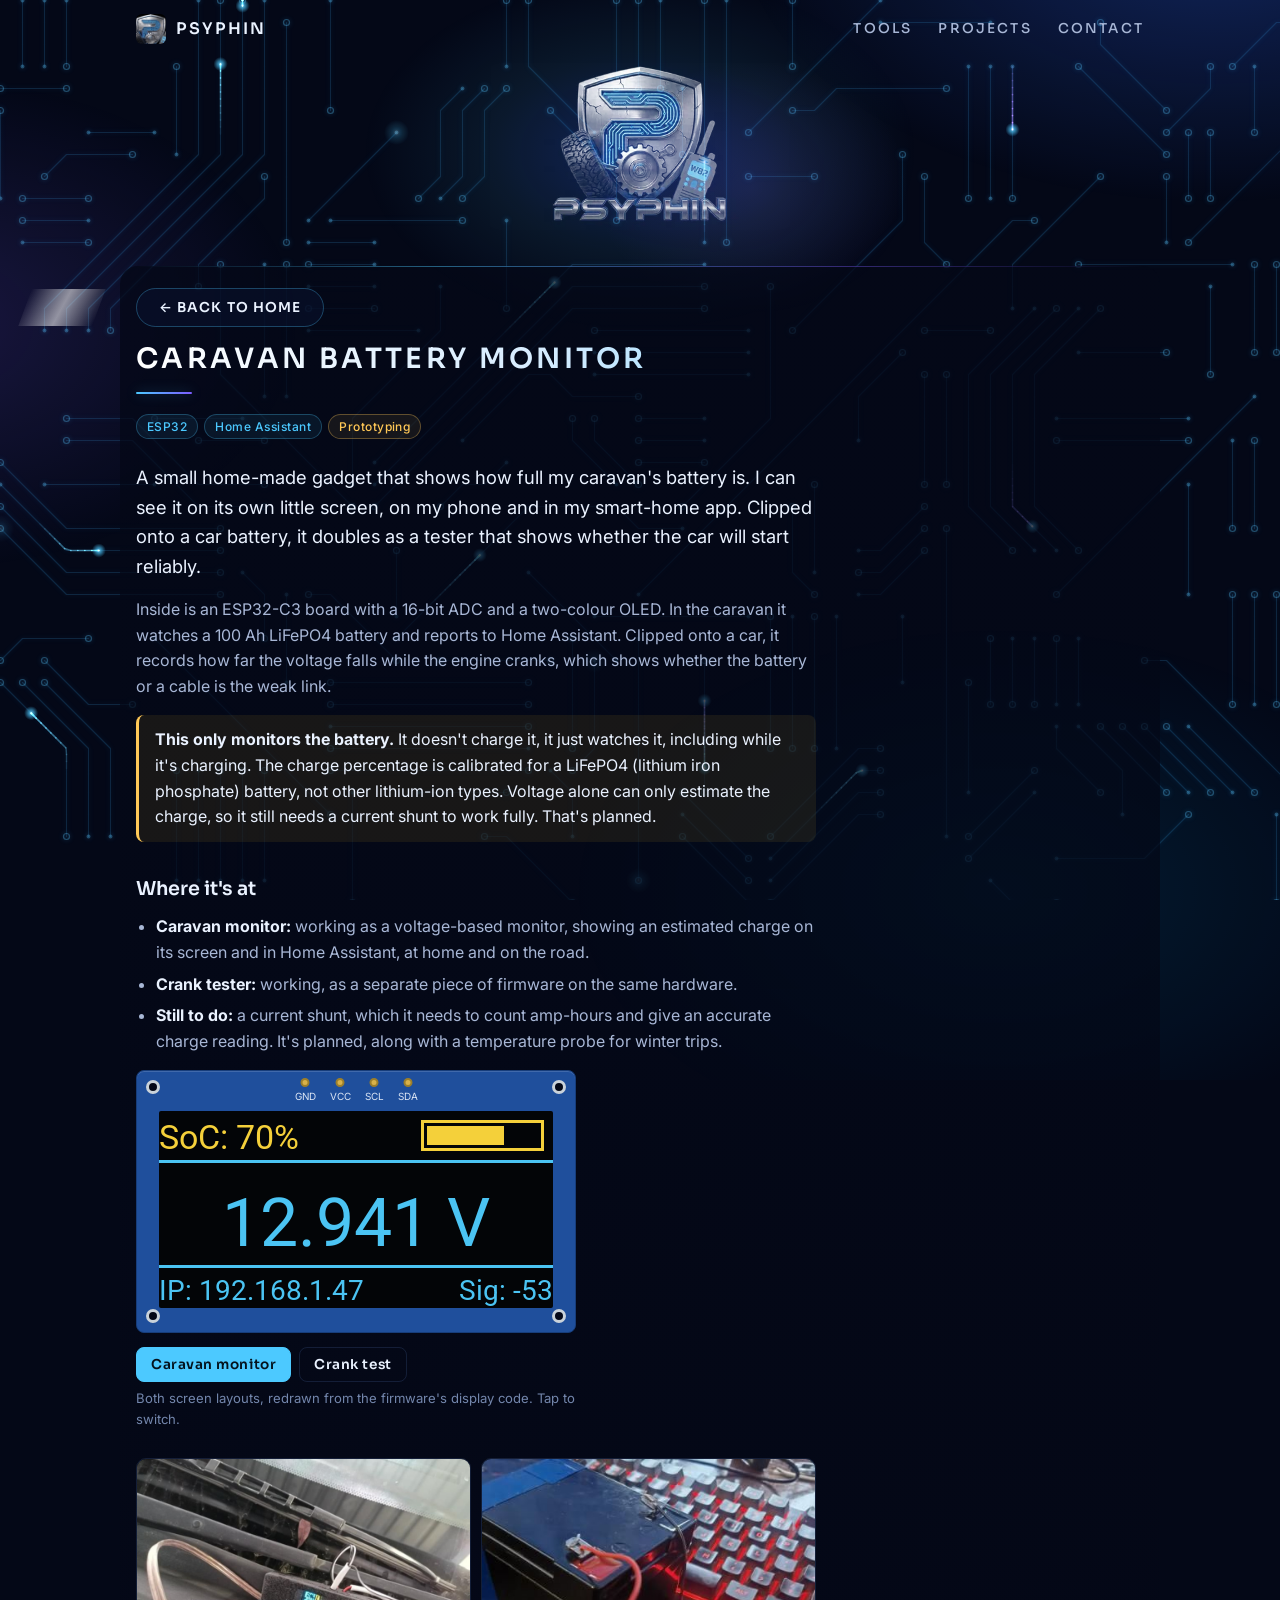
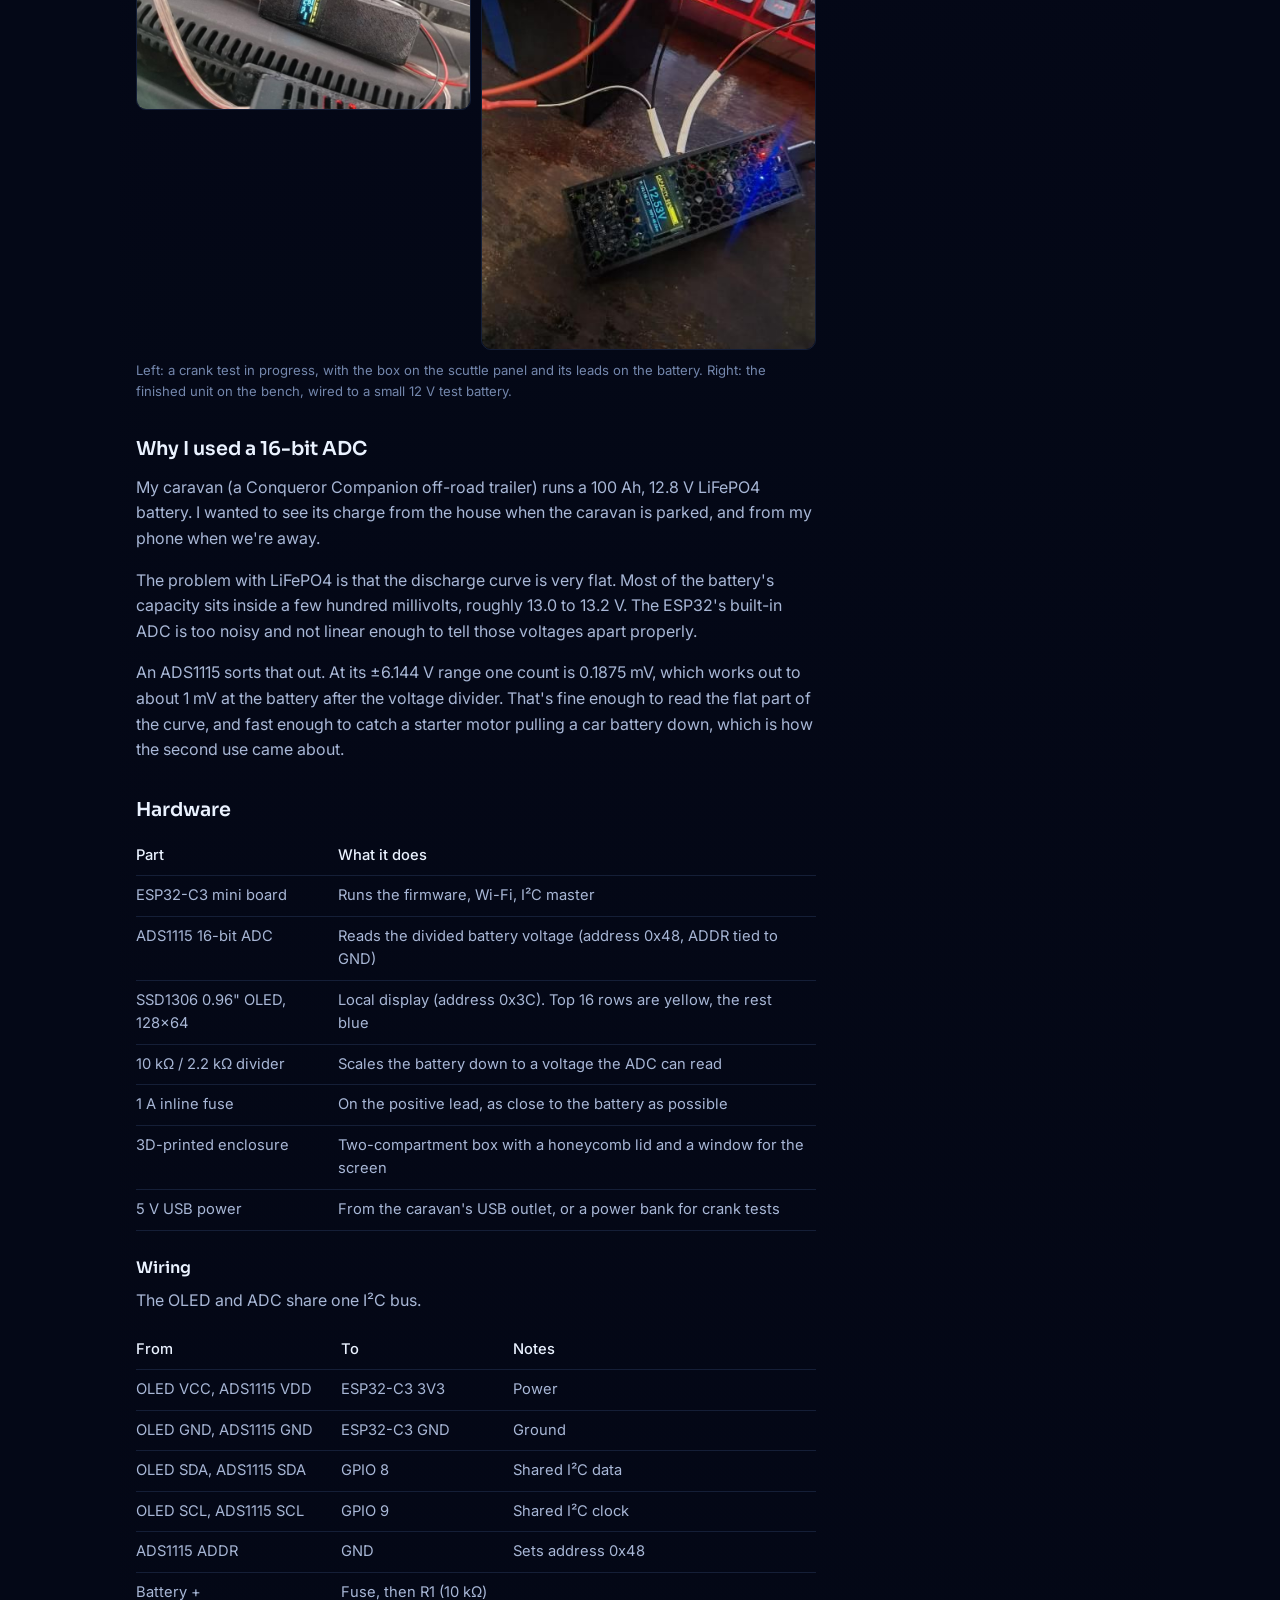
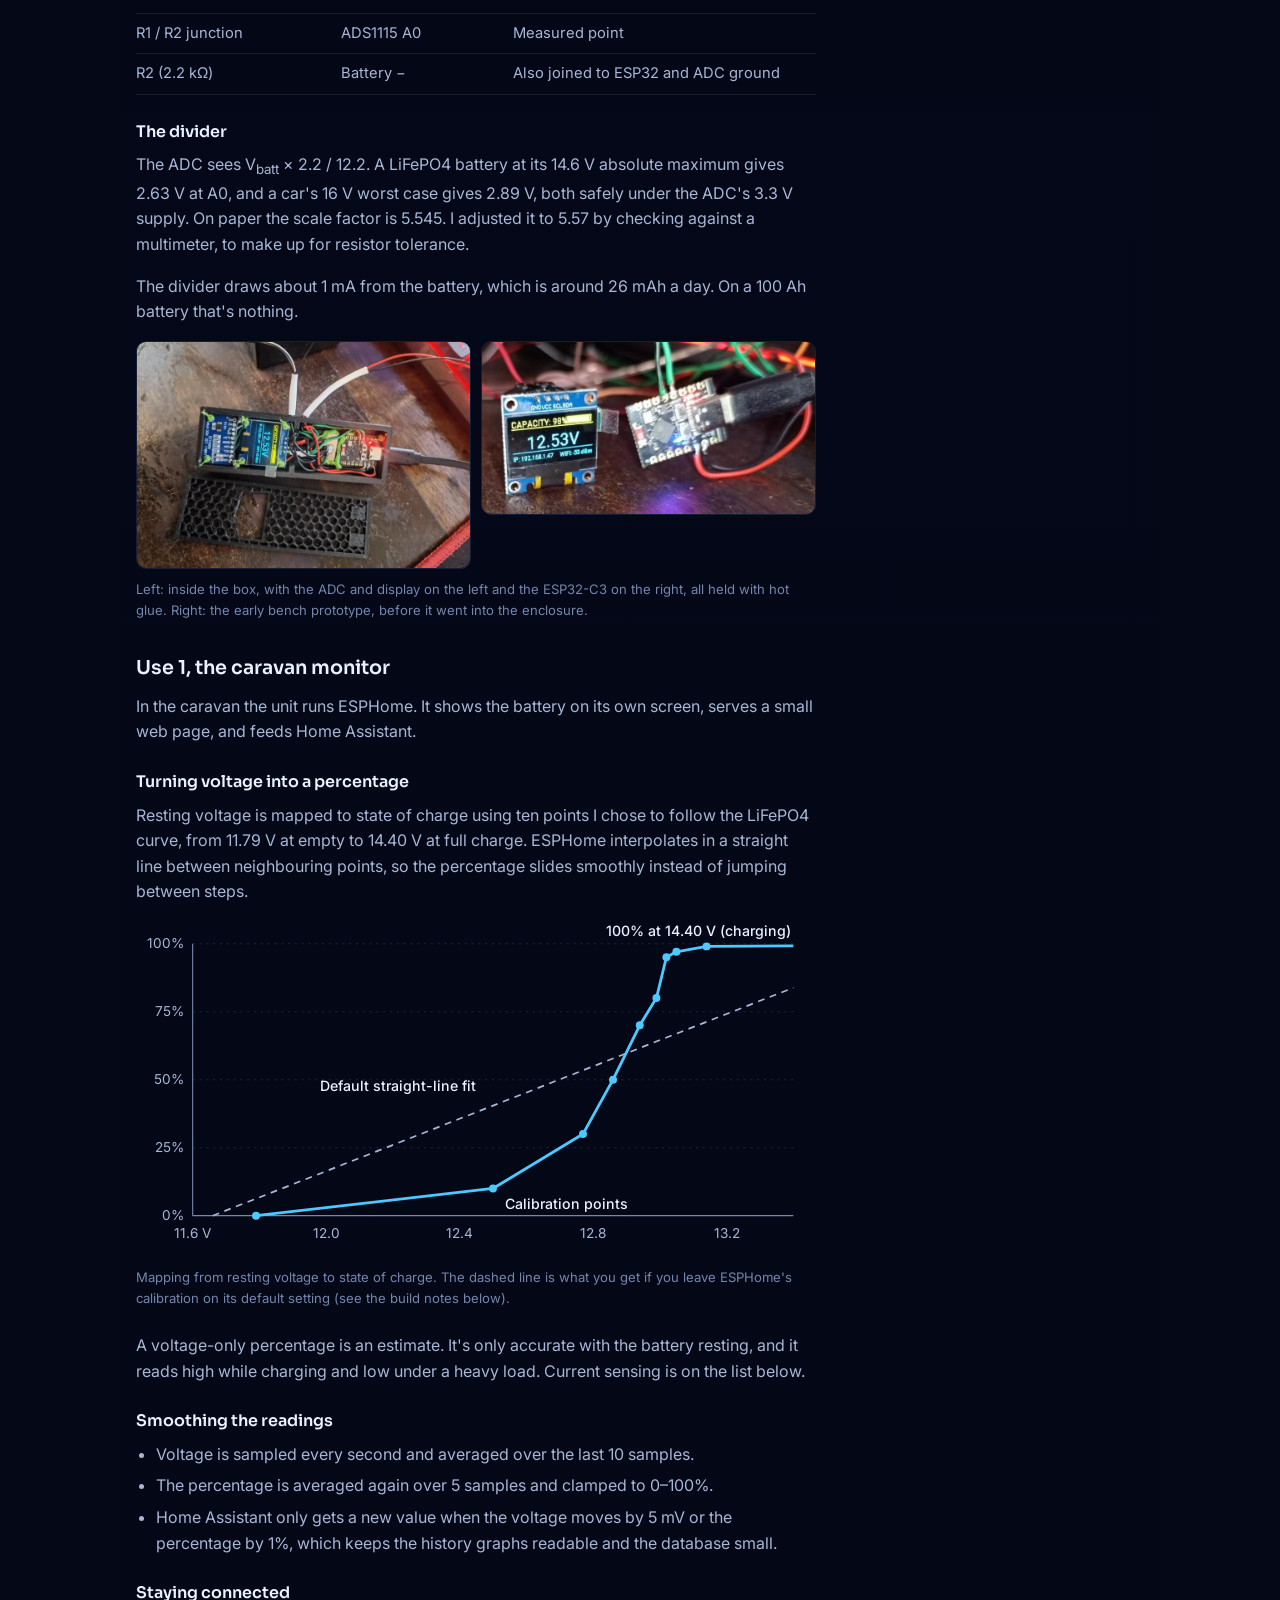
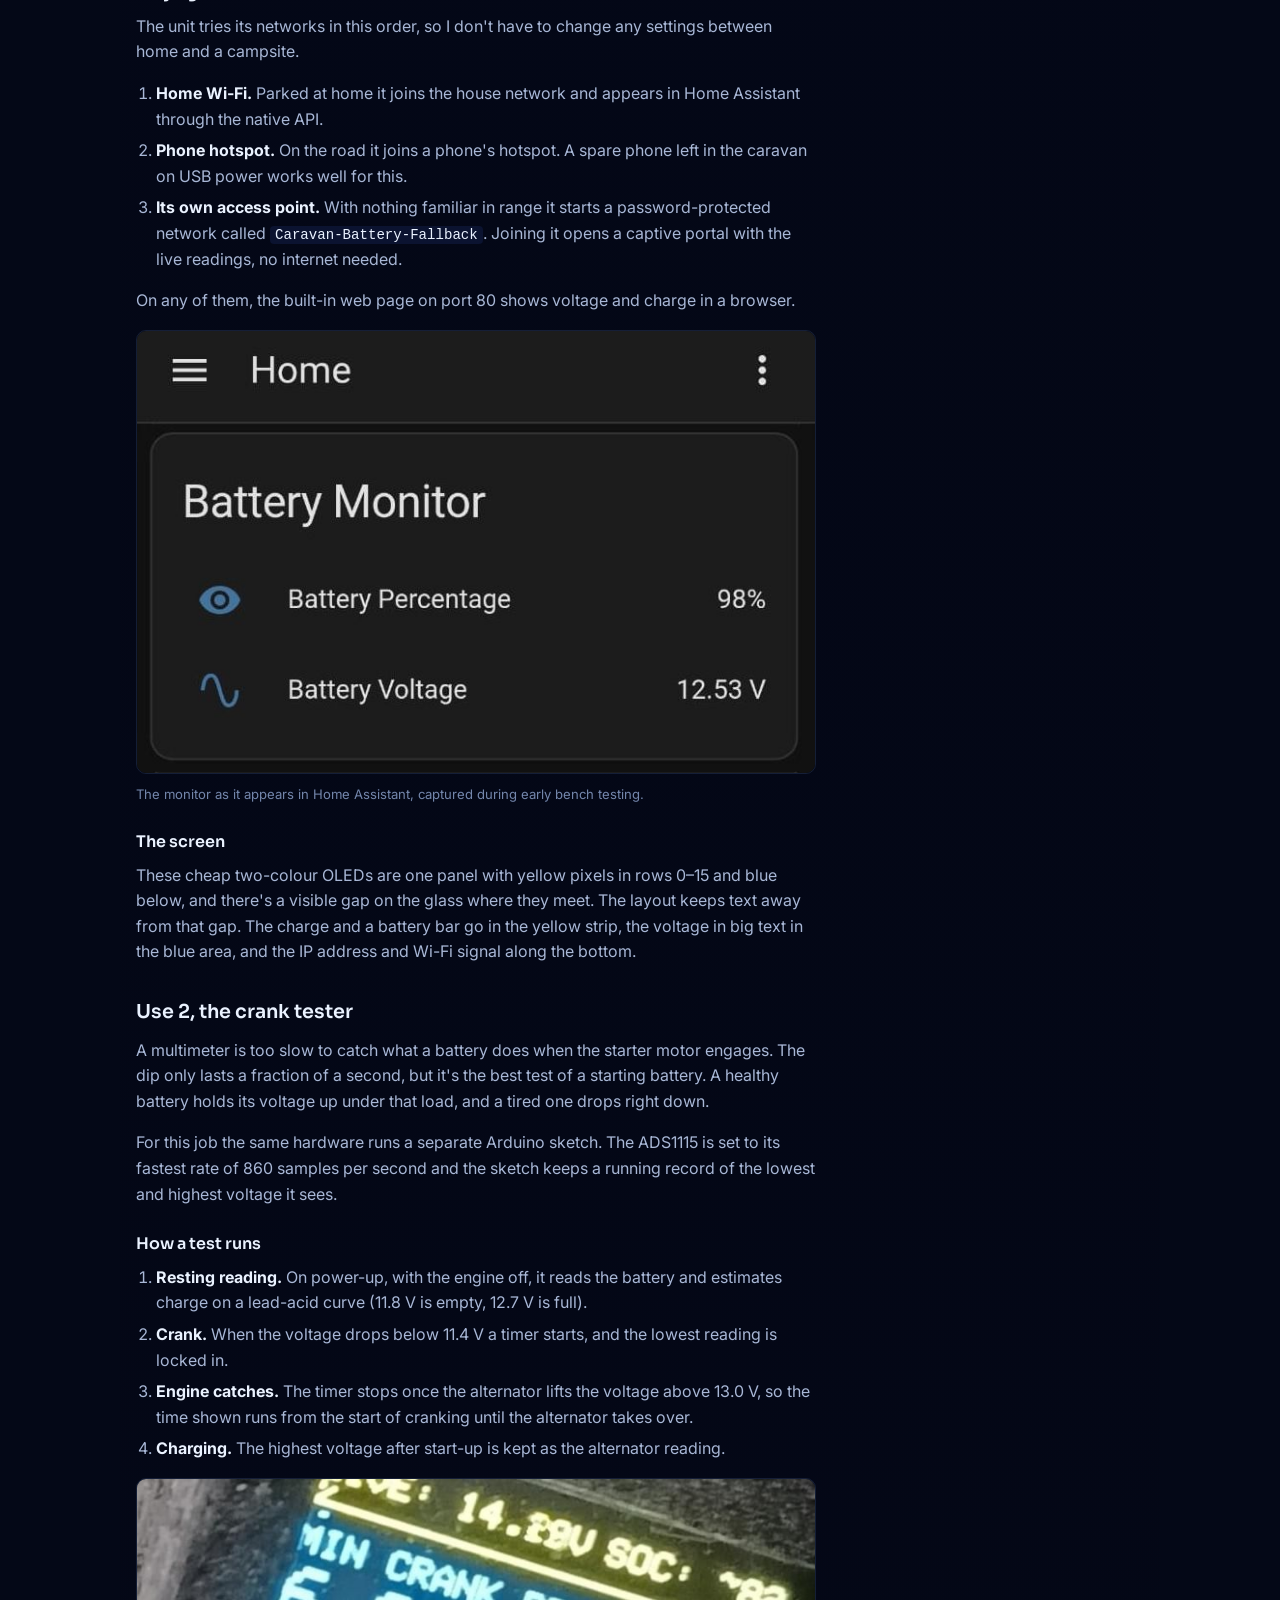
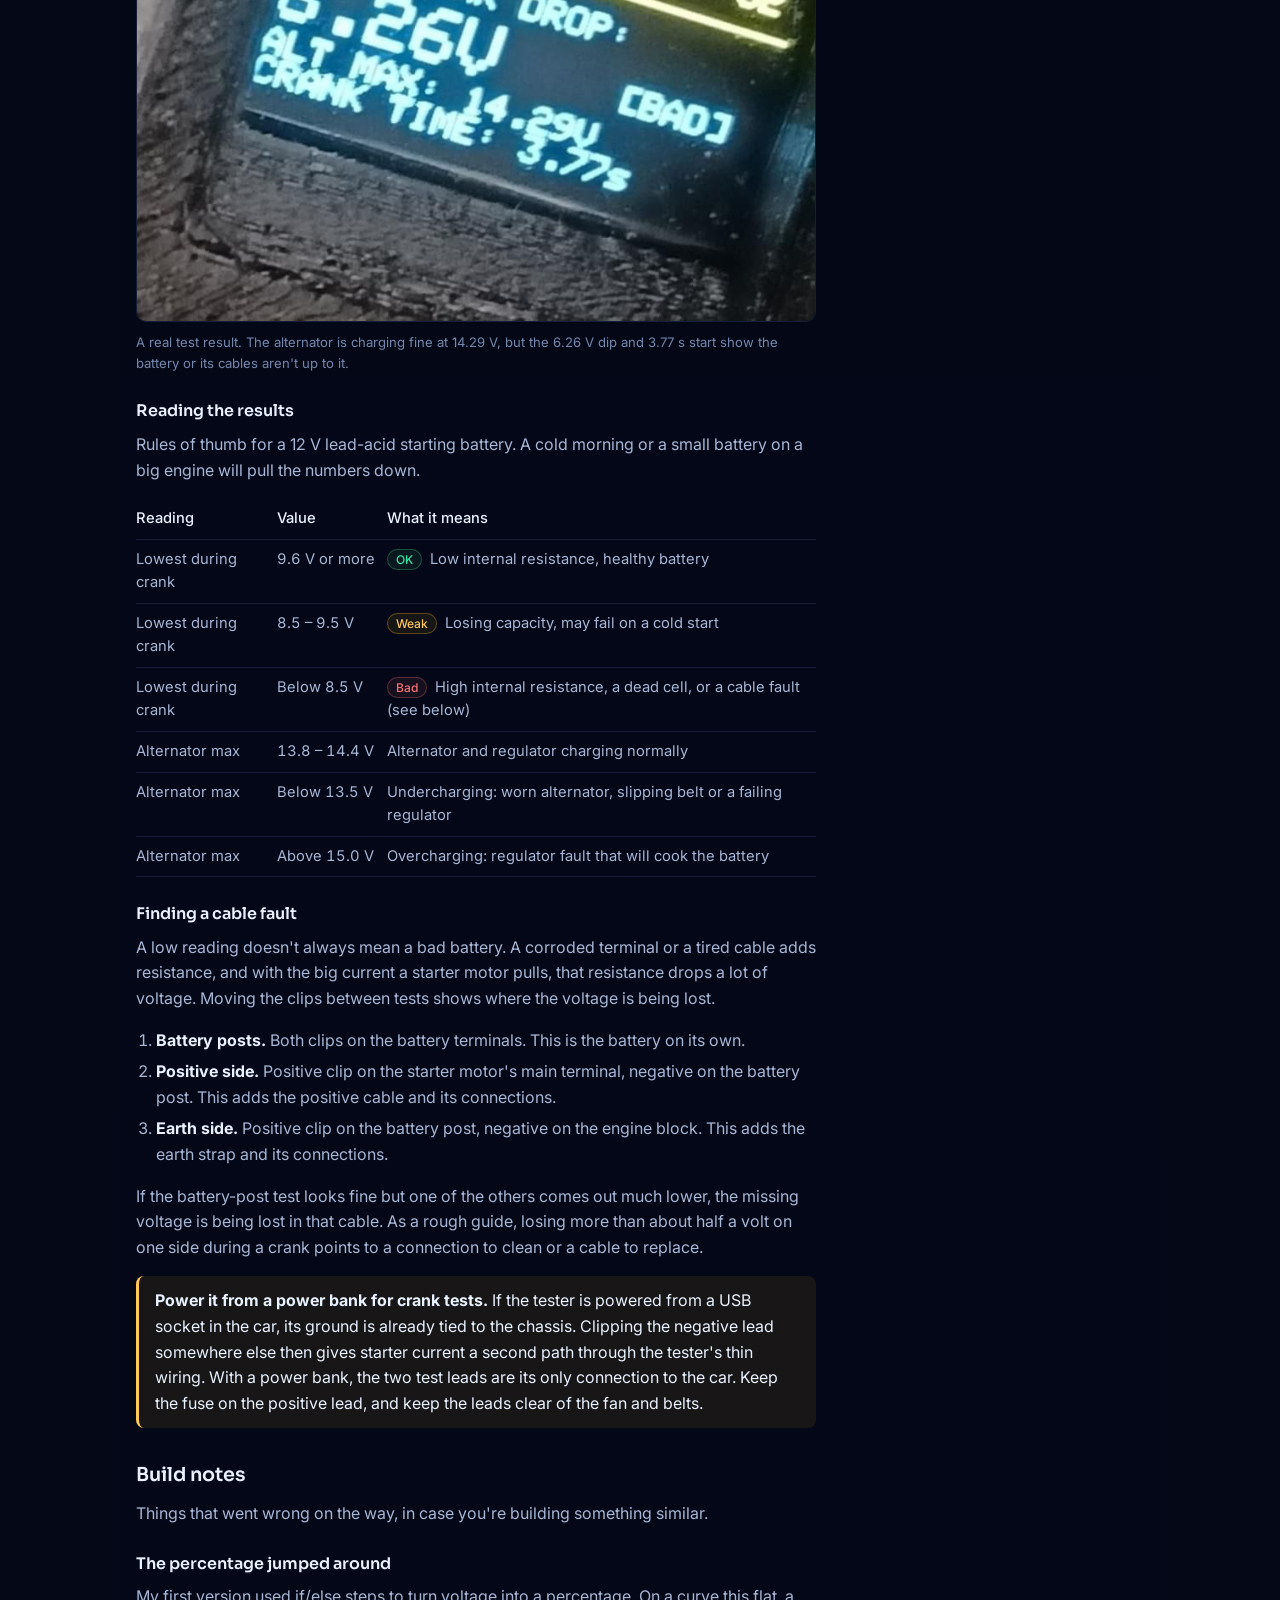
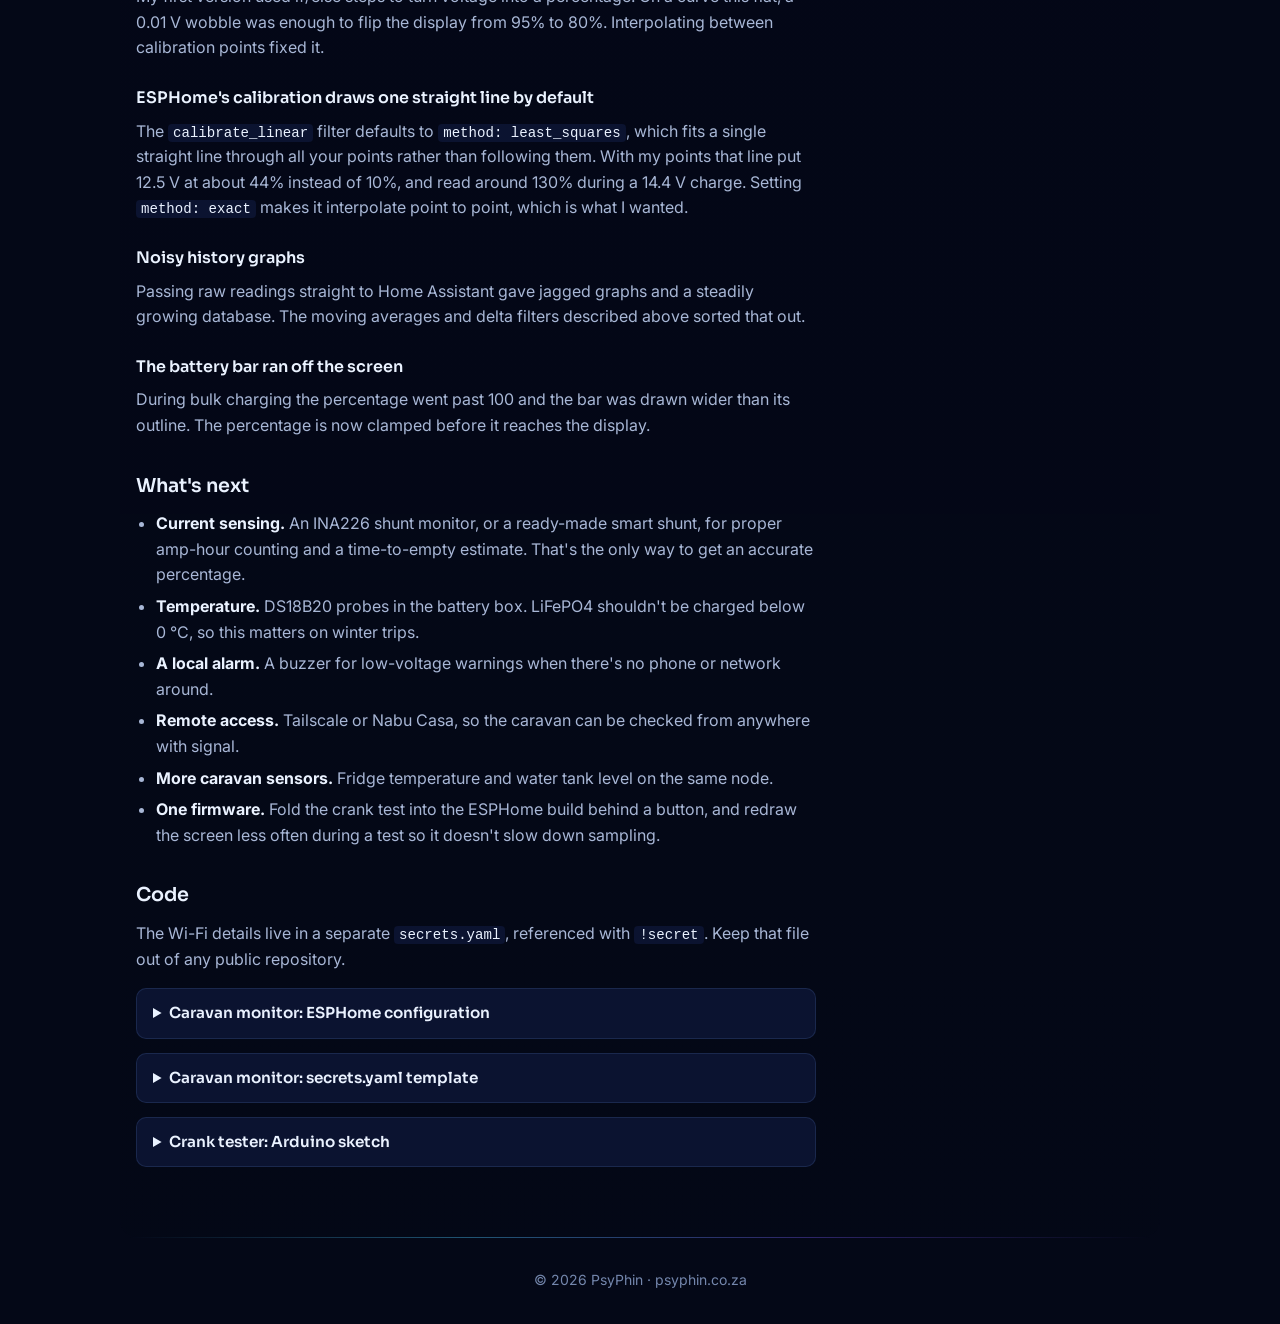
==== commit a0d3c43f: "Project pages: add a Back to home button Co-Authored-By: Claude Sonnet 5.5 <noreply@anthropic.com>" ====
--- a/battery-monitor/index.html
+++ b/battery-monitor/index.html
@@ -83,6 +83,7 @@
 
     <section class="section">
       <!-- Title and tags come from this project's line in ../projects.js (matched by url). -->
+      <p class="back-link"><a class="button button--secondary button--plain" href="../index.html">&larr; Back to home</a></p>
       <div class="project-head" data-project="battery-monitor/"><h1>Caravan Battery Monitor</h1></div>
 
       <!-- Source: E:\Claude_projects\Battery monitor (draft index.html, battery-monitor.yaml, crank_tester.ino, photos).
--- a/css/style.css
+++ b/css/style.css
@@ -1028,6 +1028,10 @@
   margin: 0;
 }
 
+.site-footer p + p {
+  margin-top: 10px;
+}
+
 @media (max-width: 600px) {
   .nav {
     gap: 16px;
@@ -1093,3 +1097,8 @@
     transform: none;
   }
 }
+
+/* "Back to home" button at the top of each project page */
+.back-link {
+  margin: 0 0 18px;
+}
